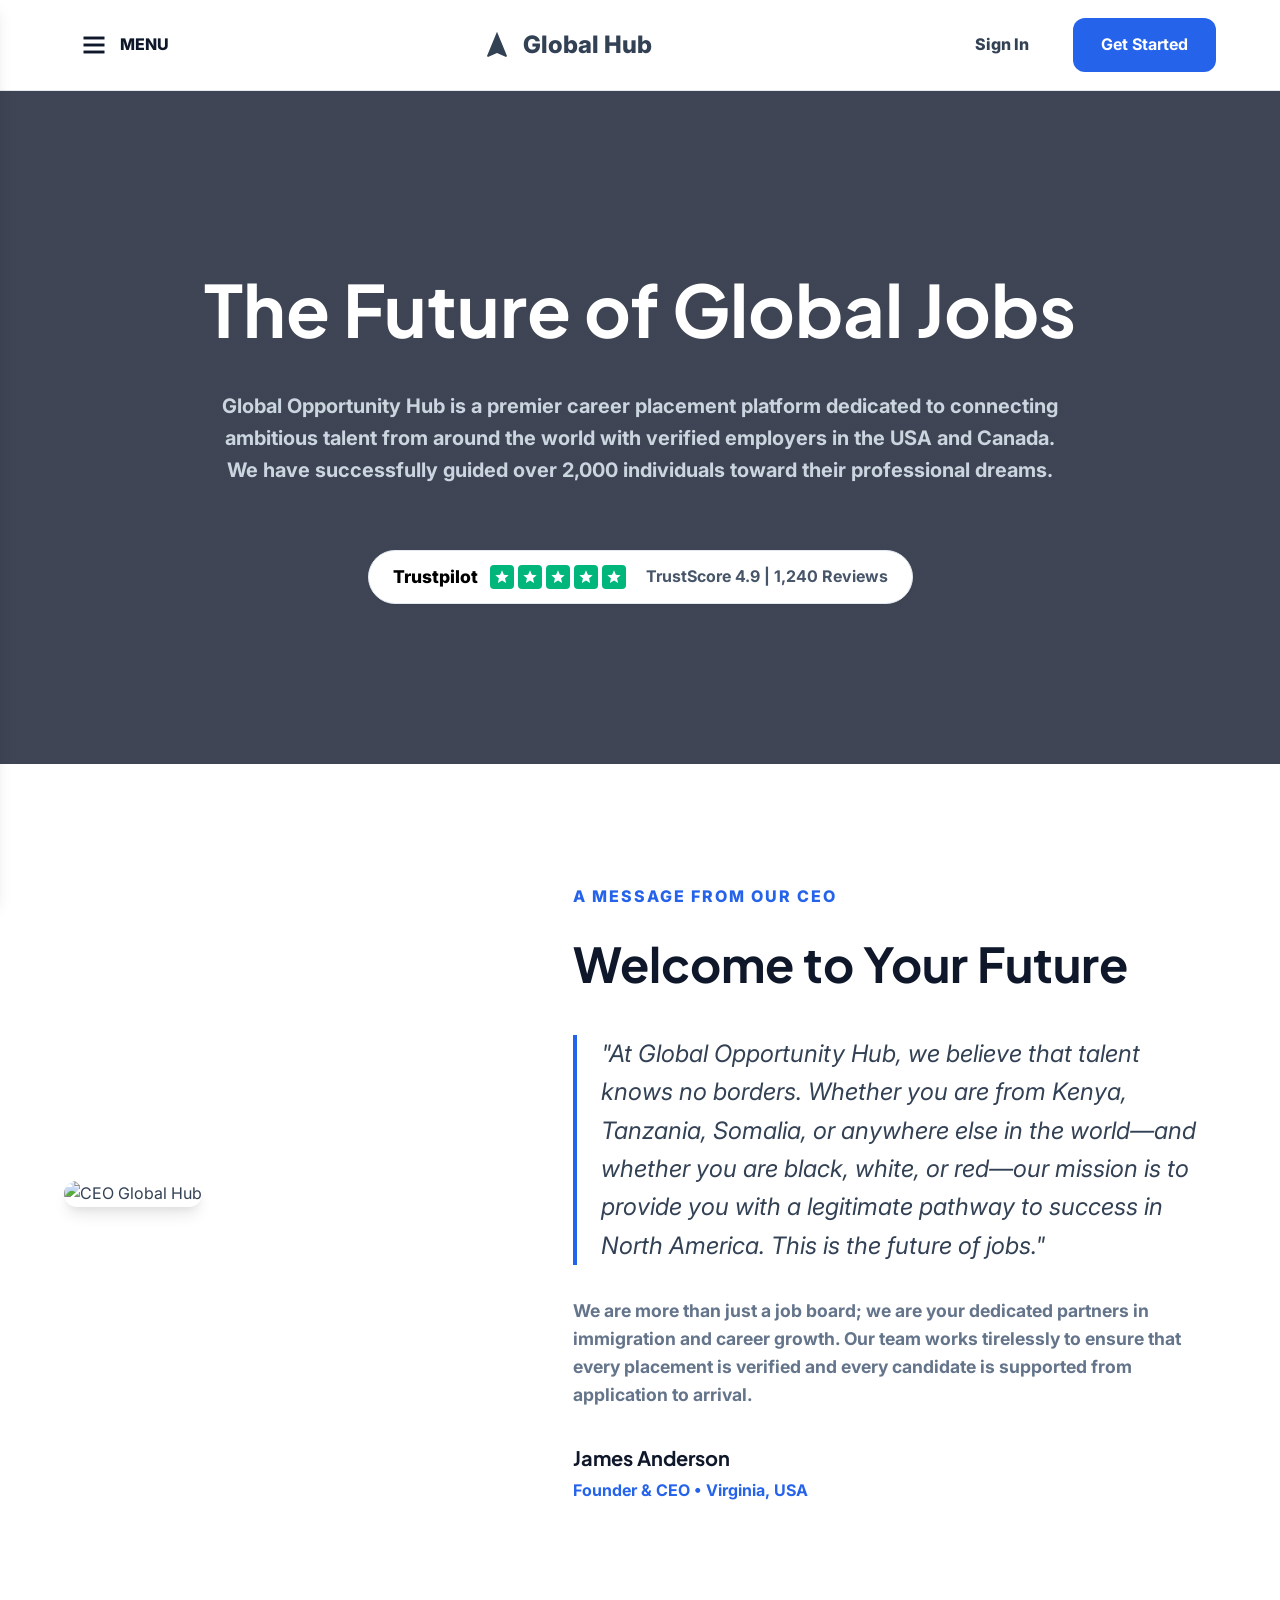
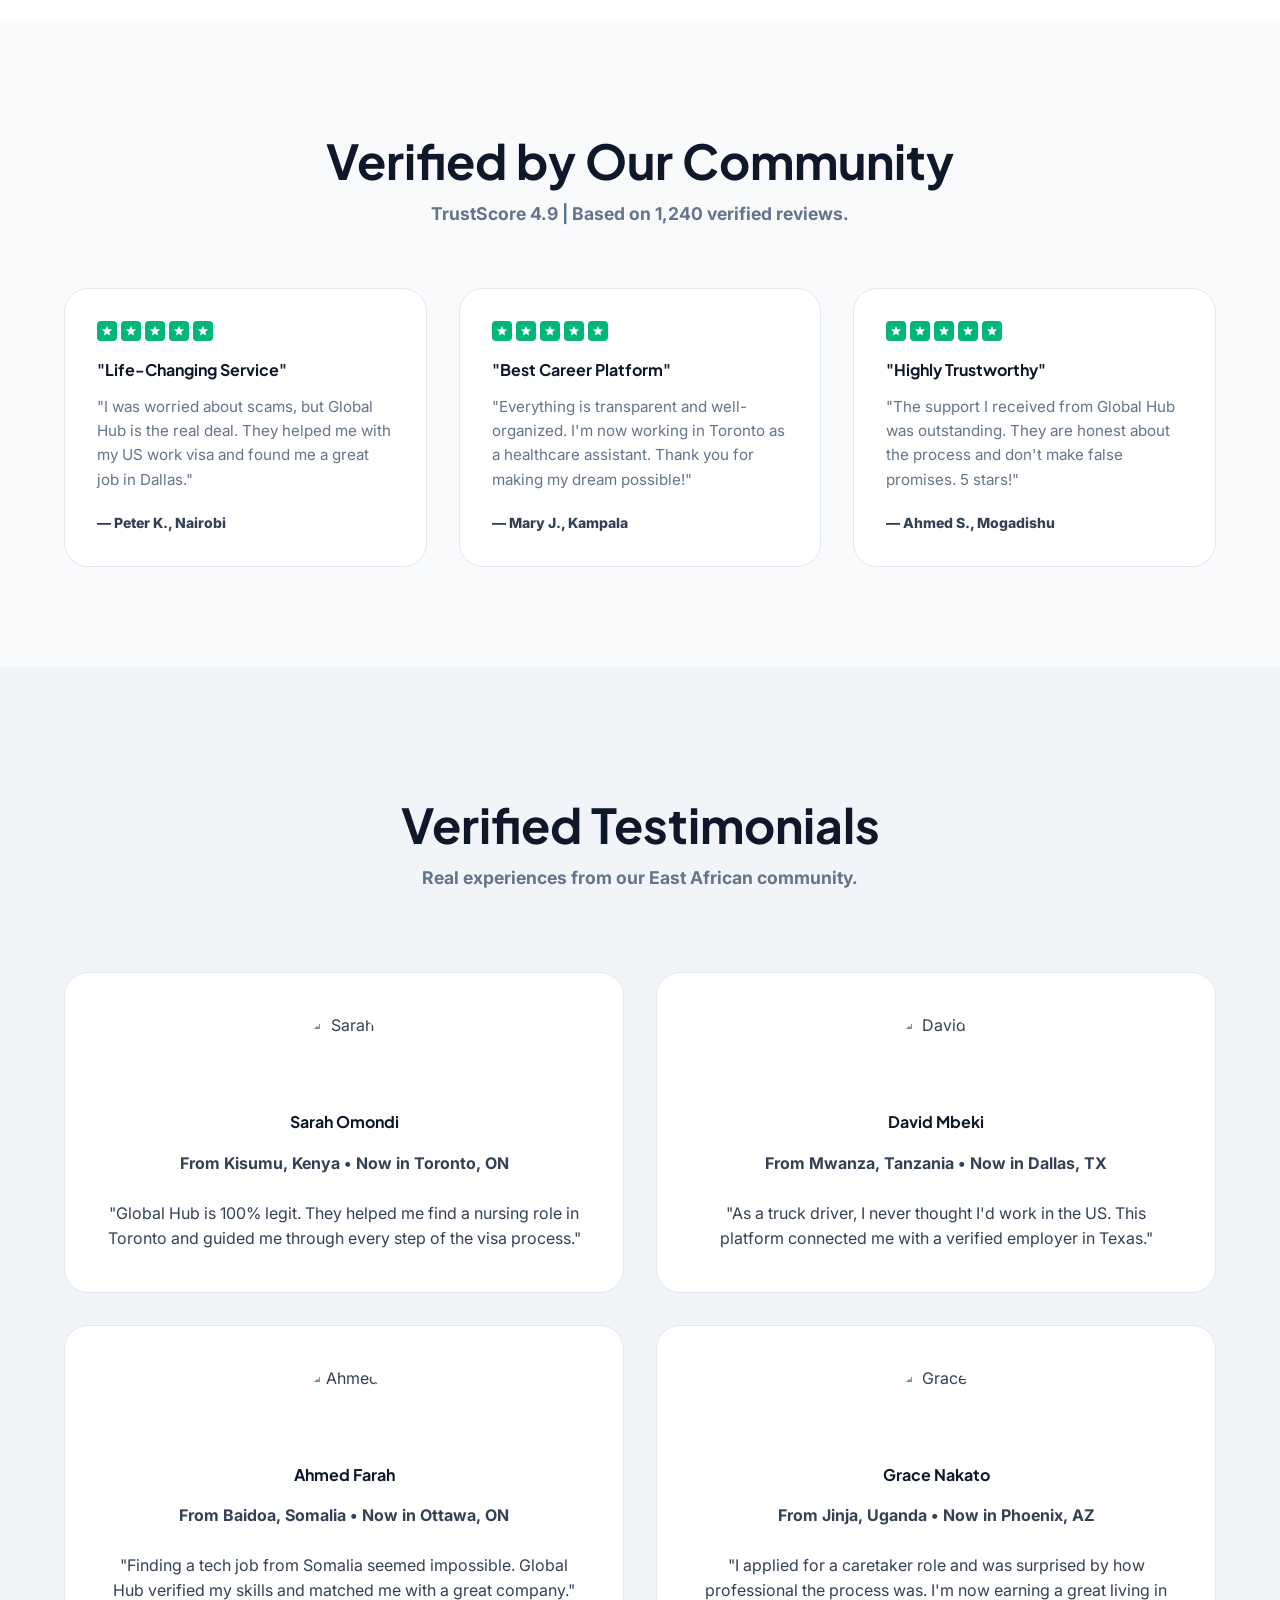
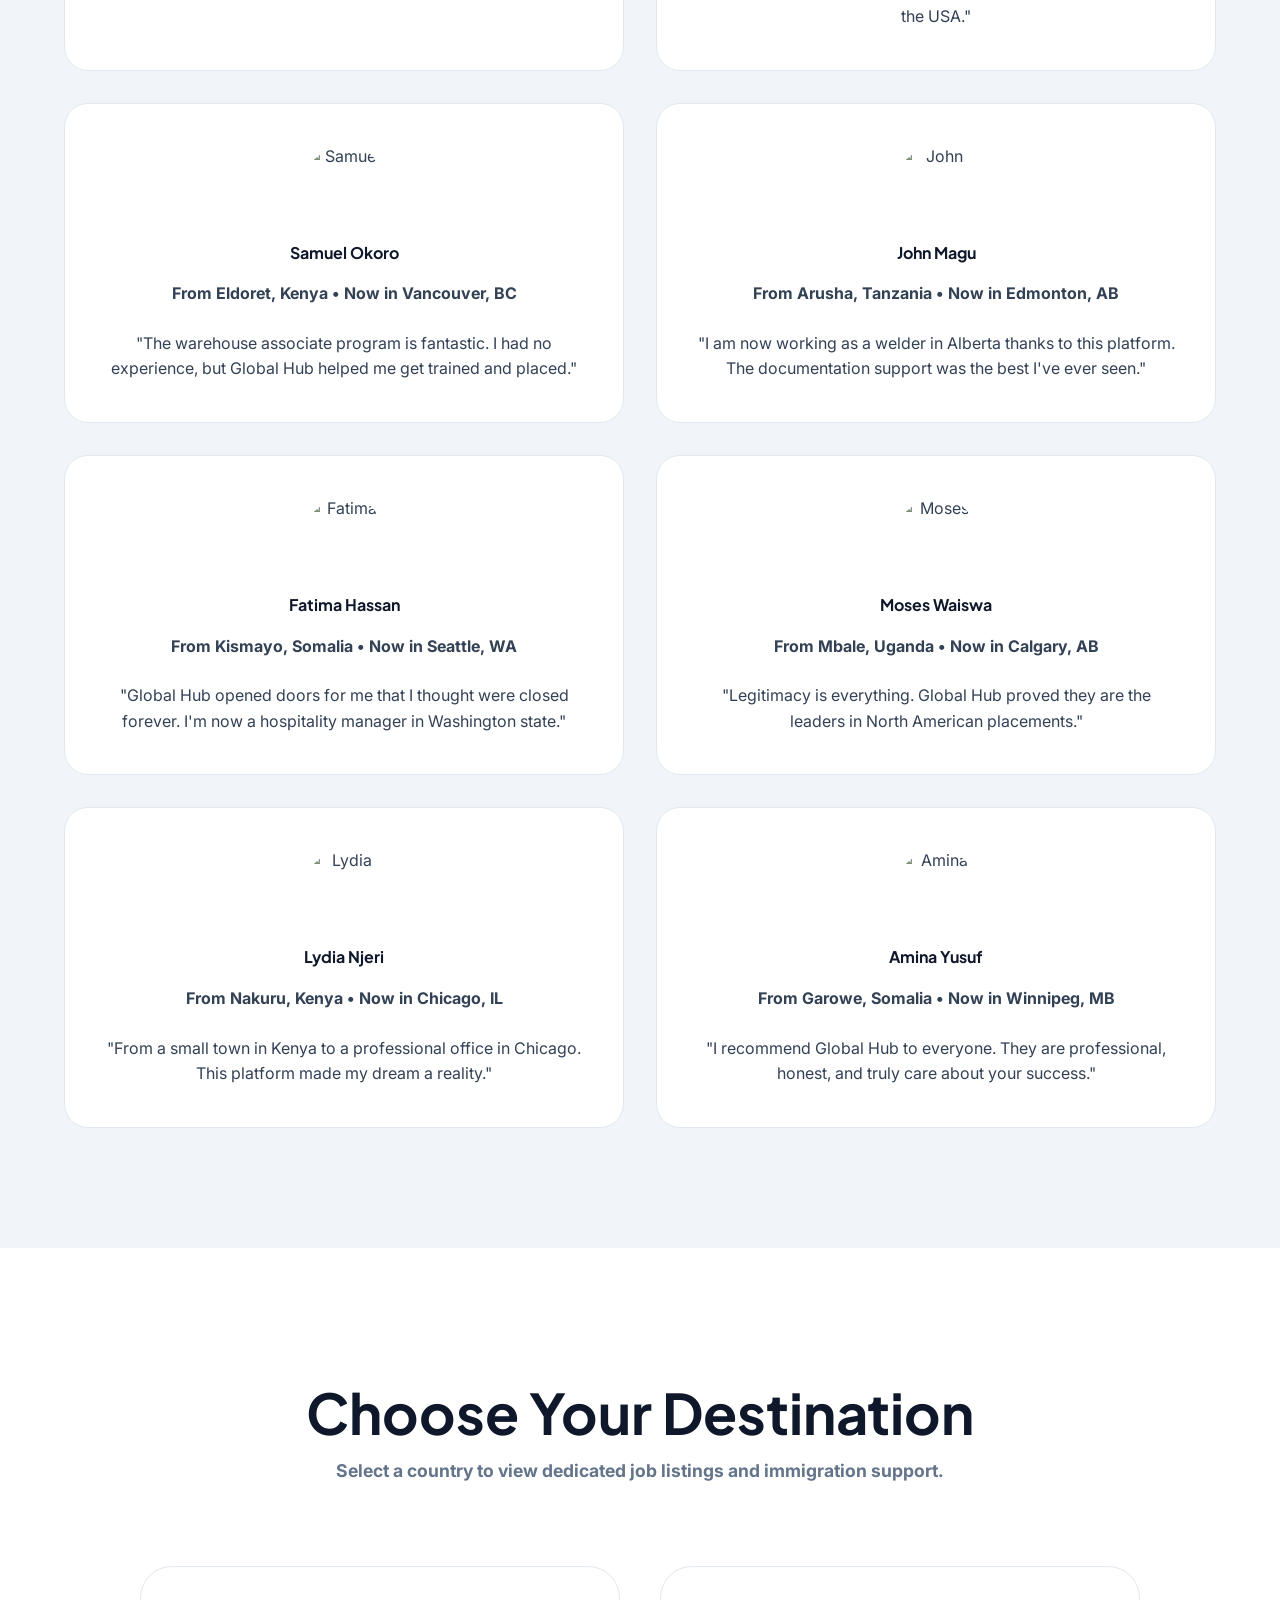
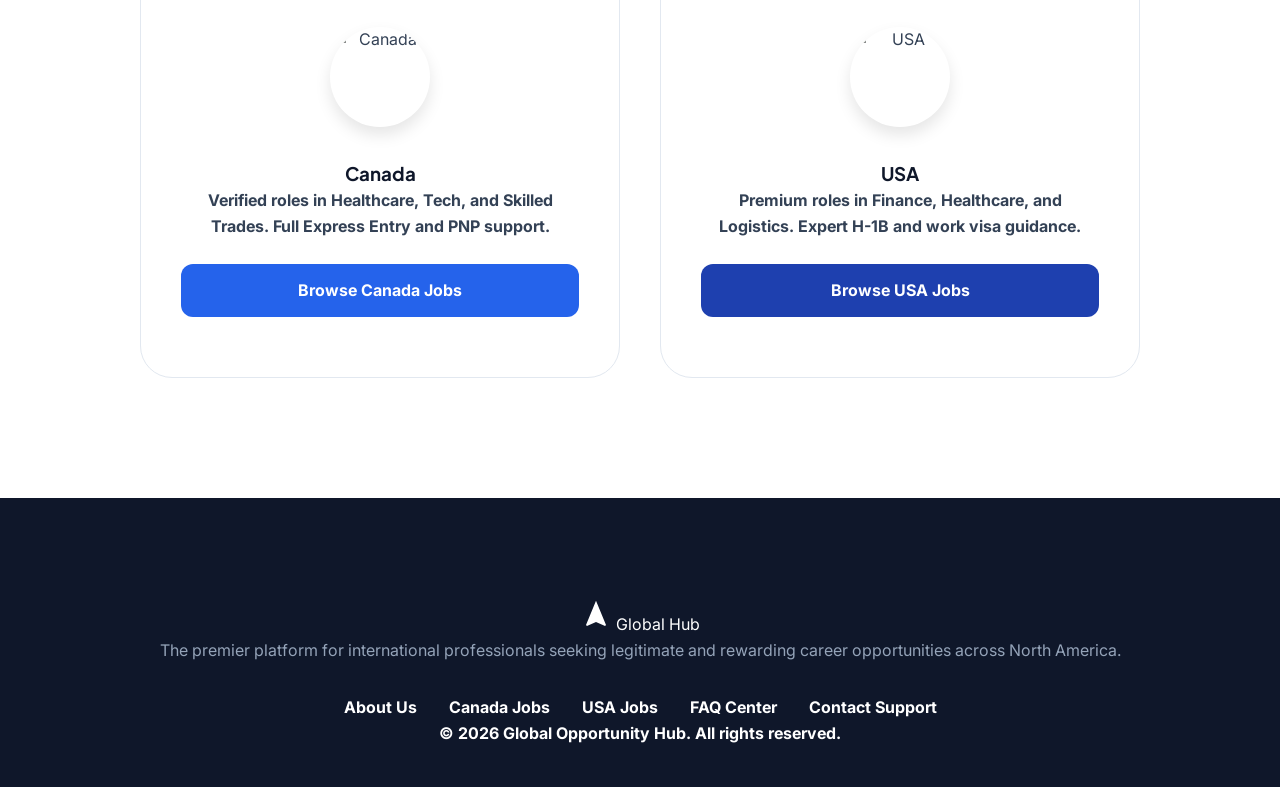
==== index.html @ efd2a197 "UI Refinement: Implemented premium sidebar navigation and clean header across all pages" ====
<!DOCTYPE html>
<html lang="en">
<head>
    <meta charset="UTF-8">
    <meta name="viewport" content="width=device-width, initial-scale=1.0">
    <title>Global Opportunity Hub | The Future of Global Jobs</title>
    <link rel="stylesheet" href="css/style.css">
</head>
<body>

<div class="sidebar-overlay" id="overlay"></div>
<aside class="sidebar" id="sidebar">
    <div class="sidebar-close" id="closeSidebar">
        <svg width="32" height="32" viewBox="0 0 24 24" fill="none" stroke="currentColor" stroke-width="2.5"><line x1="18" y1="6" x2="6" y2="18"/><line x1="6" y1="6" x2="18" y2="18"/></svg>
    </div>
    <ul class="sidebar-menu">
        <li><a href="about.html">About</a></li>
        <li><a href="jobs-ca.html">Canada Jobs</a></li>
        <li><a href="jobs-us.html">US Jobs</a></li>
        <li><a href="faq.html">FAQ</a></li>
        <li><a href="contact.html">Contact</a></li>
    </ul>
    <div style="margin-top: auto; padding-top: 40px;">
        <a href="signup.html" class="btn btn-primary" style="width: 100%;">Get Started</a>
    </div>
</aside>

<header>
    <div class="container">
        <nav>
            <div class="menu-toggle" id="openSidebar">
                <svg width="28" height="28" viewBox="0 0 24 24" fill="none" stroke="currentColor" stroke-width="2.5"><line x1="3" y1="12" x2="21" y2="12"/><line x1="3" y1="6" x2="21" y2="6"/><line x1="3" y1="18" x2="21" y2="18"/></svg>
                <span>MENU</span>
            </div>
            <a href="index.html" class="logo" style="display: flex; align-items: center; gap: 10px; font-size: 1.5rem; font-weight: 800;">
                <svg width="32" height="32" viewBox="0 0 24 24" fill="currentColor"><path d="M12,2L4.5,20.29L5.21,21L12,18L18.79,21L19.5,20.29L12,2Z"/></svg>
                Global Hub
            </a>
            <div style="display: flex; gap: 16px;">
                <a href="signin.html" class="btn btn-outline" style="border: none; font-weight: 800;">Sign In</a>
                <a href="signup.html" class="btn btn-primary">Get Started</a>
            </div>
        </nav>
    </div>
</header>

<main>
    <!-- Hero Section -->
    <section class="hero" style="padding: 160px 0; background: linear-gradient(rgba(15, 23, 42, 0.8), rgba(15, 23, 42, 0.8)), url('https://images.unsplash.com/photo-1522202176988-66273c2fd55f?auto=format&fit=crop&w=1920&q=80'); background-size: cover; text-align: center; color: white;">
        <div class="container">
            <h1 style="font-size: 4.5rem; margin-bottom: 24px; color: white;"><b>The Future of Global Jobs</b></h1>
            <p style="font-size: 1.25rem; max-width: 850px; margin: 0 auto 32px; color: #CBD5E0;"><b>Global Opportunity Hub is a premier career placement platform dedicated to connecting ambitious talent from around the world with verified employers in the USA and Canada. We have successfully guided over 2,000 individuals toward their professional dreams.</b></p>
            
            <div class="trustpilot-widget">
                <span style="font-weight: 800; color: #000; font-size: 1.1rem;">Trustpilot</span>
                <div style="display: flex; gap: 4px;">
                    <div class="tp-star"><svg width="16" height="16" viewBox="0 0 24 24" fill="currentColor"><path d="M12,17.27L18.18,21L16.54,13.97L22,9.24L14.81,8.62L12,2L9.19,8.62L2,9.24L7.45,13.97L5.82,21L12,17.27Z"/></svg></div>
                    <div class="tp-star"><svg width="16" height="16" viewBox="0 0 24 24" fill="currentColor"><path d="M12,17.27L18.18,21L16.54,13.97L22,9.24L14.81,8.62L12,2L9.19,8.62L2,9.24L7.45,13.97L5.82,21L12,17.27Z"/></svg></div>
                    <div class="tp-star"><svg width="16" height="16" viewBox="0 0 24 24" fill="currentColor"><path d="M12,17.27L18.18,21L16.54,13.97L22,9.24L14.81,8.62L12,2L9.19,8.62L2,9.24L7.45,13.97L5.82,21L12,17.27Z"/></svg></div>
                    <div class="tp-star"><svg width="16" height="16" viewBox="0 0 24 24" fill="currentColor"><path d="M12,17.27L18.18,21L16.54,13.97L22,9.24L14.81,8.62L12,2L9.19,8.62L2,9.24L7.45,13.97L5.82,21L12,17.27Z"/></svg></div>
                    <div class="tp-star"><svg width="16" height="16" viewBox="0 0 24 24" fill="currentColor"><path d="M12,17.27L18.18,21L16.54,13.97L22,9.24L14.81,8.62L12,2L9.19,8.62L2,9.24L7.45,13.97L5.82,21L12,17.27Z"/></svg></div>
                </div>
                <span style="font-weight: 700; color: #475569; margin-left: 8px;">TrustScore 4.9 | 1,240 Reviews</span>
            </div>
        </div>
    </section>

    <!-- CEO Message Section -->
    <section class="ceo-section" style="padding: 120px 0; background: var(--white);">
        <div class="container">
            <div class="ceo-grid" style="display: grid; grid-template-columns: 1fr 1.5fr; gap: 80px; align-items: center;">
                <div class="ceo-image-container">
                    <img src="https://images.unsplash.com/photo-1560250097-0b93528c311a?auto=format&fit=crop&w=800&q=80" alt="CEO Global Hub" style="width: 100%; border-radius: 32px; box-shadow: var(--shadow-lg);">
                </div>
                <div class="ceo-content">
                    <span style="color: var(--primary); font-weight: 800; text-transform: uppercase; letter-spacing: 2px;">A Message From Our CEO</span>
                    <h2 style="font-size: 3rem; margin: 16px 0 32px;"><b>Welcome to Your Future</b></h2>
                    <blockquote style="font-size: 1.5rem; font-style: italic; border-left: 4px solid var(--primary); padding-left: 24px; margin-bottom: 32px;">
                        "At Global Opportunity Hub, we believe that talent knows no borders. Whether you are from Kenya, Tanzania, Somalia, or anywhere else in the world—and whether you are black, white, or red—our mission is to provide you with a legitimate pathway to success in North America. This is the future of jobs."
                    </blockquote>
                    <p style="font-size: 1.1rem; color: var(--text-muted); margin-bottom: 32px;"><b>We are more than just a job board; we are your dedicated partners in immigration and career growth. Our team works tirelessly to ensure that every placement is verified and every candidate is supported from application to arrival.</b></p>
                    <div>
                        <h4 style="font-size: 1.25rem; margin-bottom: 4px;"><b>James Anderson</b></h4>
                        <p style="color: var(--primary); font-weight: 700;">Founder & CEO • Virginia, USA</p>
                    </div>
                </div>
            </div>
        </div>
    </section>

    <!-- Trustpilot Reviews -->
    <section class="trust-section" style="padding: 100px 0; background: var(--bg-light);">
        <div class="container">
            <div style="text-align: center; margin-bottom: 60px;">
                <h2 style="font-size: 3rem;"><b>Verified by Our Community</b></h2>
                <p style="color: var(--text-muted); font-size: 1.1rem;"><b>TrustScore 4.9 | Based on 1,240 verified reviews.</b></p>
            </div>
            <div class="tp-grid" style="display: grid; grid-template-columns: repeat(3, 1fr); gap: 32px;">
                <div class="tp-card">
                    <div style="display: flex; gap: 4px; margin-bottom: 16px;">
                        <div class="tp-star"><svg width="12" height="12" viewBox="0 0 24 24" fill="currentColor"><path d="M12,17.27L18.18,21L16.54,13.97L22,9.24L14.81,8.62L12,2L9.19,8.62L2,9.24L7.45,13.97L5.82,21L12,17.27Z"/></svg></div>
                        <div class="tp-star"><svg width="12" height="12" viewBox="0 0 24 24" fill="currentColor"><path d="M12,17.27L18.18,21L16.54,13.97L22,9.24L14.81,8.62L12,2L9.19,8.62L2,9.24L7.45,13.97L5.82,21L12,17.27Z"/></svg></div>
                        <div class="tp-star"><svg width="12" height="12" viewBox="0 0 24 24" fill="currentColor"><path d="M12,17.27L18.18,21L16.54,13.97L22,9.24L14.81,8.62L12,2L9.19,8.62L2,9.24L7.45,13.97L5.82,21L12,17.27Z"/></svg></div>
                        <div class="tp-star"><svg width="12" height="12" viewBox="0 0 24 24" fill="currentColor"><path d="M12,17.27L18.18,21L16.54,13.97L22,9.24L14.81,8.62L12,2L9.19,8.62L2,9.24L7.45,13.97L5.82,21L12,17.27Z"/></svg></div>
                        <div class="tp-star"><svg width="12" height="12" viewBox="0 0 24 24" fill="currentColor"><path d="M12,17.27L18.18,21L16.54,13.97L22,9.24L14.81,8.62L12,2L9.19,8.62L2,9.24L7.45,13.97L5.82,21L12,17.27Z"/></svg></div>
                    </div>
                    <h4 style="margin-bottom: 12px;"><b>"Life-Changing Service"</b></h4>
                    <p style="color: var(--text-muted); font-size: 0.95rem;">"I was worried about scams, but Global Hub is the real deal. They helped me with my US work visa and found me a great job in Dallas."</p>
                    <p style="margin-top: 20px; font-weight: 800; font-size: 0.875rem;">— Peter K., Nairobi</p>
                </div>
                <div class="tp-card">
                    <div style="display: flex; gap: 4px; margin-bottom: 16px;">
                        <div class="tp-star"><svg width="12" height="12" viewBox="0 0 24 24" fill="currentColor"><path d="M12,17.27L18.18,21L16.54,13.97L22,9.24L14.81,8.62L12,2L9.19,8.62L2,9.24L7.45,13.97L5.82,21L12,17.27Z"/></svg></div>
                        <div class="tp-star"><svg width="12" height="12" viewBox="0 0 24 24" fill="currentColor"><path d="M12,17.27L18.18,21L16.54,13.97L22,9.24L14.81,8.62L12,2L9.19,8.62L2,9.24L7.45,13.97L5.82,21L12,17.27Z"/></svg></div>
                        <div class="tp-star"><svg width="12" height="12" viewBox="0 0 24 24" fill="currentColor"><path d="M12,17.27L18.18,21L16.54,13.97L22,9.24L14.81,8.62L12,2L9.19,8.62L2,9.24L7.45,13.97L5.82,21L12,17.27Z"/></svg></div>
                        <div class="tp-star"><svg width="12" height="12" viewBox="0 0 24 24" fill="currentColor"><path d="M12,17.27L18.18,21L16.54,13.97L22,9.24L14.81,8.62L12,2L9.19,8.62L2,9.24L7.45,13.97L5.82,21L12,17.27Z"/></svg></div>
                        <div class="tp-star"><svg width="12" height="12" viewBox="0 0 24 24" fill="currentColor"><path d="M12,17.27L18.18,21L16.54,13.97L22,9.24L14.81,8.62L12,2L9.19,8.62L2,9.24L7.45,13.97L5.82,21L12,17.27Z"/></svg></div>
                    </div>
                    <h4 style="margin-bottom: 12px;"><b>"Best Career Platform"</b></h4>
                    <p style="color: var(--text-muted); font-size: 0.95rem;">"Everything is transparent and well-organized. I'm now working in Toronto as a healthcare assistant. Thank you for making my dream possible!"</p>
                    <p style="margin-top: 20px; font-weight: 800; font-size: 0.875rem;">— Mary J., Kampala</p>
                </div>
                <div class="tp-card">
                    <div style="display: flex; gap: 4px; margin-bottom: 16px;">
                        <div class="tp-star"><svg width="12" height="12" viewBox="0 0 24 24" fill="currentColor"><path d="M12,17.27L18.18,21L16.54,13.97L22,9.24L14.81,8.62L12,2L9.19,8.62L2,9.24L7.45,13.97L5.82,21L12,17.27Z"/></svg></div>
                        <div class="tp-star"><svg width="12" height="12" viewBox="0 0 24 24" fill="currentColor"><path d="M12,17.27L18.18,21L16.54,13.97L22,9.24L14.81,8.62L12,2L9.19,8.62L2,9.24L7.45,13.97L5.82,21L12,17.27Z"/></svg></div>
                        <div class="tp-star"><svg width="12" height="12" viewBox="0 0 24 24" fill="currentColor"><path d="M12,17.27L18.18,21L16.54,13.97L22,9.24L14.81,8.62L12,2L9.19,8.62L2,9.24L7.45,13.97L5.82,21L12,17.27Z"/></svg></div>
                        <div class="tp-star"><svg width="12" height="12" viewBox="0 0 24 24" fill="currentColor"><path d="M12,17.27L18.18,21L16.54,13.97L22,9.24L14.81,8.62L12,2L9.19,8.62L2,9.24L7.45,13.97L5.82,21L12,17.27Z"/></svg></div>
                        <div class="tp-star"><svg width="12" height="12" viewBox="0 0 24 24" fill="currentColor"><path d="M12,17.27L18.18,21L16.54,13.97L22,9.24L14.81,8.62L12,2L9.19,8.62L2,9.24L7.45,13.97L5.82,21L12,17.27Z"/></svg></div>
                    </div>
                    <h4 style="margin-bottom: 12px;"><b>"Highly Trustworthy"</b></h4>
                    <p style="color: var(--text-muted); font-size: 0.95rem;">"The support I received from Global Hub was outstanding. They are honest about the process and don't make false promises. 5 stars!"</p>
                    <p style="margin-top: 20px; font-weight: 800; font-size: 0.875rem;">— Ahmed S., Mogadishu</p>
                </div>
            </div>
        </div>
    </section>

    <!-- 10 East African Testimonials -->
    <section class="testimonials-section" style="padding: 120px 0; background: #F1F5F9;">
        <div class="container">
            <div style="text-align: center; margin-bottom: 80px;">
                <h2 style="font-size: 3rem;"><b>Verified Testimonials</b></h2>
                <p style="color: var(--text-muted); font-size: 1.1rem;"><b>Real experiences from our East African community.</b></p>
            </div>
            <div class="testimonial-grid" style="display: grid; grid-template-columns: repeat(2, 1fr); gap: 32px;">
                <div class="testimonial-card">
                    <div class="testimonial-user" style="display: flex; flex-direction: column; align-items: center; gap: 16px; margin-bottom: 24px;">
                        <img src="https://images.unsplash.com/photo-1531123897727-8f129e16fd3c?auto=format&fit=crop&w=150&q=80" alt="Sarah" style="width: 80px; height: 80px; border-radius: 50%; object-fit: cover;">
                        <h4><b>Sarah Omondi</b></h4>
                        <p><b>From Kisumu, Kenya • Now in Toronto, ON</b></p>
                    </div>
                    <p class="testimonial-text">"Global Hub is 100% legit. They helped me find a nursing role in Toronto and guided me through every step of the visa process."</p>
                </div>
                <div class="testimonial-card">
                    <div class="testimonial-user" style="display: flex; flex-direction: column; align-items: center; gap: 16px; margin-bottom: 24px;">
                        <img src="https://images.unsplash.com/photo-1507152832244-10d45c7eda57?auto=format&fit=crop&w=150&q=80" alt="David" style="width: 80px; height: 80px; border-radius: 50%; object-fit: cover;">
                        <h4><b>David Mbeki</b></h4>
                        <p><b>From Mwanza, Tanzania • Now in Dallas, TX</b></p>
                    </div>
                    <p class="testimonial-text">"As a truck driver, I never thought I'd work in the US. This platform connected me with a verified employer in Texas."</p>
                </div>
                <div class="testimonial-card">
                    <div class="testimonial-user" style="display: flex; flex-direction: column; align-items: center; gap: 16px; margin-bottom: 24px;">
                        <img src="https://images.unsplash.com/photo-1523419409543-a5e549c1fab8?auto=format&fit=crop&w=150&q=80" alt="Ahmed" style="width: 80px; height: 80px; border-radius: 50%; object-fit: cover;">
                        <h4><b>Ahmed Farah</b></h4>
                        <p><b>From Baidoa, Somalia • Now in Ottawa, ON</b></p>
                    </div>
                    <p class="testimonial-text">"Finding a tech job from Somalia seemed impossible. Global Hub verified my skills and matched me with a great company."</p>
                </div>
                <div class="testimonial-card">
                    <div class="testimonial-user" style="display: flex; flex-direction: column; align-items: center; gap: 16px; margin-bottom: 24px;">
                        <img src="https://images.unsplash.com/photo-1506277886164-e25aa3f4ef7f?auto=format&fit=crop&w=150&q=80" alt="Grace" style="width: 80px; height: 80px; border-radius: 50%; object-fit: cover;">
                        <h4><b>Grace Nakato</b></h4>
                        <p><b>From Jinja, Uganda • Now in Phoenix, AZ</b></p>
                    </div>
                    <p class="testimonial-text">"I applied for a caretaker role and was surprised by how professional the process was. I'm now earning a great living in the USA."</p>
                </div>
                <div class="testimonial-card">
                    <div class="testimonial-user" style="display: flex; flex-direction: column; align-items: center; gap: 16px; margin-bottom: 24px;">
                        <img src="https://images.unsplash.com/photo-1519085360753-af0119f7cbe7?auto=format&fit=crop&w=150&q=80" alt="Samuel" style="width: 80px; height: 80px; border-radius: 50%; object-fit: cover;">
                        <h4><b>Samuel Okoro</b></h4>
                        <p><b>From Eldoret, Kenya • Now in Vancouver, BC</b></p>
                    </div>
                    <p class="testimonial-text">"The warehouse associate program is fantastic. I had no experience, but Global Hub helped me get trained and placed."</p>
                </div>
                <div class="testimonial-card">
                    <div class="testimonial-user" style="display: flex; flex-direction: column; align-items: center; gap: 16px; margin-bottom: 24px;">
                        <img src="https://images.unsplash.com/photo-1500648767791-00dcc994a43e?auto=format&fit=crop&w=150&q=80" alt="John" style="width: 80px; height: 80px; border-radius: 50%; object-fit: cover;">
                        <h4><b>John Magu</b></h4>
                        <p><b>From Arusha, Tanzania • Now in Edmonton, AB</b></p>
                    </div>
                    <p class="testimonial-text">"I am now working as a welder in Alberta thanks to this platform. The documentation support was the best I've ever seen."</p>
                </div>
                <div class="testimonial-card">
                    <div class="testimonial-user" style="display: flex; flex-direction: column; align-items: center; gap: 16px; margin-bottom: 24px;">
                        <img src="https://images.unsplash.com/photo-1540569014015-19a7be504e3a?auto=format&fit=crop&w=150&q=80" alt="Fatima" style="width: 80px; height: 80px; border-radius: 50%; object-fit: cover;">
                        <h4><b>Fatima Hassan</b></h4>
                        <p><b>From Kismayo, Somalia • Now in Seattle, WA</b></p>
                    </div>
                    <p class="testimonial-text">"Global Hub opened doors for me that I thought were closed forever. I'm now a hospitality manager in Washington state."</p>
                </div>
                <div class="testimonial-card">
                    <div class="testimonial-user" style="display: flex; flex-direction: column; align-items: center; gap: 16px; margin-bottom: 24px;">
                        <img src="https://images.unsplash.com/photo-1531384441138-2736e62e0919?auto=format&fit=crop&w=150&q=80" alt="Moses" style="width: 80px; height: 80px; border-radius: 50%; object-fit: cover;">
                        <h4><b>Moses Waiswa</b></h4>
                        <p><b>From Mbale, Uganda • Now in Calgary, AB</b></p>
                    </div>
                    <p class="testimonial-text">"Legitimacy is everything. Global Hub proved they are the leaders in North American placements."</p>
                </div>
                <div class="testimonial-card">
                    <div class="testimonial-user" style="display: flex; flex-direction: column; align-items: center; gap: 16px; margin-bottom: 24px;">
                        <img src="https://images.unsplash.com/photo-1504199367641-aba8151af406?auto=format&fit=crop&w=150&q=80" alt="Lydia" style="width: 80px; height: 80px; border-radius: 50%; object-fit: cover;">
                        <h4><b>Lydia Njeri</b></h4>
                        <p><b>From Nakuru, Kenya • Now in Chicago, IL</b></p>
                    </div>
                    <p class="testimonial-text">"From a small town in Kenya to a professional office in Chicago. This platform made my dream a reality."</p>
                </div>
                <div class="testimonial-card">
                    <div class="testimonial-user" style="display: flex; flex-direction: column; align-items: center; gap: 16px; margin-bottom: 24px;">
                        <img src="https://images.unsplash.com/photo-1488426862026-3ee34a7d66df?auto=format&fit=crop&w=150&q=80" alt="Amina" style="width: 80px; height: 80px; border-radius: 50%; object-fit: cover;">
                        <h4><b>Amina Yusuf</b></h4>
                        <p><b>From Garowe, Somalia • Now in Winnipeg, MB</b></p>
                    </div>
                    <p class="testimonial-text">"I recommend Global Hub to everyone. They are professional, honest, and truly care about your success."</p>
                </div>
            </div>
        </div>
    </section>

    <!-- Destination Section -->
    <section id="explore" style="padding: 120px 0; background: var(--white);">
        <div class="container">
            <div style="text-align: center; margin-bottom: 80px;">
                <h2 style="font-size: 3.5rem;"><b>Choose Your Destination</b></h2>
                <p style="color: var(--text-muted); font-size: 1.1rem;"><b>Select a country to view dedicated job listings and immigration support.</b></p>
            </div>
            <div class="country-selection">
                <a href="jobs-ca.html" class="country-card">
                    <img src="https://flagcdn.com/w160/ca.png" alt="Canada" class="flag-large">
                    <h3><b>Canada</b></h3>
                    <p style="margin-bottom: 24px;"><b>Verified roles in Healthcare, Tech, and Skilled Trades. Full Express Entry and PNP support.</b></p>
                    <span class="btn btn-primary" style="width: 100%;">Browse Canada Jobs</span>
                </a>
                <a href="jobs-us.html" class="country-card">
                    <img src="https://flagcdn.com/w160/us.png" alt="USA" class="flag-large">
                    <h3><b>USA</b></h3>
                    <p style="margin-bottom: 24px;"><b>Premium roles in Finance, Healthcare, and Logistics. Expert H-1B and work visa guidance.</b></p>
                    <span class="btn btn-primary" style="width: 100%; background: #1E40AF;">Browse USA Jobs</span>
                </a>
            </div>
        </div>
    </section>
</main>

<footer>
    <div class="container">
        <div class="footer-brand">
            <a href="index.html" class="logo" style="color: white; margin-bottom: 24px; justify-content: center;">
                <svg width="32" height="32" viewBox="0 0 24 24" fill="currentColor"><path d="M12,2L4.5,20.29L5.21,21L12,18L18.79,21L19.5,20.29L12,2Z"/></svg>
                Global Hub
            </a>
            <p style="color: #94A3B8; margin-bottom: 32px;">The premier platform for international professionals seeking legitimate and rewarding career opportunities across North America.</p>
            <ul class="footer-links">
                <li><a href="about.html"><b>About Us</b></a></li>
                <li><a href="jobs-ca.html"><b>Canada Jobs</b></a></li>
                <li><a href="jobs-us.html"><b>USA Jobs</b></a></li>
                <li><a href="faq.html"><b>FAQ Center</b></a></li>
                <li><a href="contact.html"><b>Contact Support</b></a></li>
            </ul>
        </div>
        <div class="footer-bottom">
            <p><b>&copy; 2026 Global Opportunity Hub. All rights reserved.</b></p>
        </div>
    </div>
</footer>

<script>
    const openBtn = document.getElementById('openSidebar');
    const closeBtn = document.getElementById('closeSidebar');
    const sidebar = document.getElementById('sidebar');
    const overlay = document.getElementById('overlay');

    openBtn.addEventListener('click', () => {
        sidebar.classList.add('active');
        overlay.classList.add('active');
    });

    closeBtn.addEventListener('click', () => {
        sidebar.classList.remove('active');
        overlay.classList.remove('active');
    });

    overlay.addEventListener('click', () => {
        sidebar.classList.remove('active');
        overlay.classList.remove('active');
    });
</script>

</body>
</html>
---- css/style.css ----
@import url('https://fonts.googleapis.com/css2?family=Inter:wght@300;400;500;600;700;800&family=Plus+Jakarta+Sans:wght@300;400;500;600;700;800&display=swap');

:root {
    --primary: #2563EB;
    --primary-dark: #1E40AF;
    --secondary: #0F172A;
    --secondary-light: #1E293B;
    --accent: #3B82F6;
    --bg-light: #F8FAFC;
    --white: #FFFFFF;
    --text-main: #334155;
    --text-muted: #64748B;
    --border: #E2E8F0;
    --shadow-sm: 0 1px 2px 0 rgba(0, 0, 0, 0.05);
    --shadow-md: 0 4px 6px -1px rgba(0, 0, 0, 0.1), 0 2px 4px -1px rgba(0, 0, 0, 0.06);
    --shadow-lg: 0 10px 15px -3px rgba(0, 0, 0, 0.1), 0 4px 6px -2px rgba(0, 0, 0, 0.05);
    --radius: 16px;
    --max-width: 1200px;
    --transition: all 0.3s cubic-bezier(0.4, 0, 0.2, 1);
    --trustpilot-green: #00b67a;
}

* {
    margin: 0;
    padding: 0;
    box-sizing: border-box;
}

html {
    scroll-behavior: smooth;
}

body {
    font-family: 'Inter', sans-serif;
    line-height: 1.6;
    color: var(--text-main);
    background-color: var(--bg-light);
    -webkit-font-smoothing: antialiased;
}

h1, h2, h3, h4, h5, h6 {
    font-family: 'Plus Jakarta Sans', sans-serif;
    color: var(--secondary);
    font-weight: 700;
}

.container {
    max-width: var(--max-width);
    margin: 0 auto;
    padding: 0 24px;
}

a {
    text-decoration: none !important;
    color: inherit;
    transition: var(--transition);
}

b, strong {
    font-weight: 700;
}

/* Header & Sidebar Navigation */
header {
    background: rgba(255, 255, 255, 0.9);
    backdrop-filter: blur(12px);
    position: sticky;
    top: 0;
    z-index: 1000;
    border-bottom: 1px solid var(--border);
}

nav {
    display: flex;
    justify-content: space-between;
    align-items: center;
    height: 90px;
}

.menu-toggle {
    display: flex;
    align-items: center;
    gap: 12px;
    cursor: pointer;
    font-weight: 800;
    color: var(--secondary);
    font-size: 1rem;
    padding: 10px 16px;
    border-radius: 12px;
    transition: var(--transition);
}

.menu-toggle:hover {
    background: var(--bg-light);
}

.sidebar {
    position: fixed;
    top: 0;
    left: -320px;
    width: 320px;
    height: 100%;
    background: var(--white);
    z-index: 2000;
    box-shadow: var(--shadow-lg);
    transition: var(--transition);
    padding: 40px;
    display: flex;
    flex-direction: column;
}

.sidebar.active {
    left: 0;
}

.sidebar-overlay {
    position: fixed;
    top: 0;
    left: 0;
    width: 100%;
    height: 100%;
    background: rgba(15, 23, 42, 0.4);
    backdrop-filter: blur(4px);
    z-index: 1999;
    display: none;
}

.sidebar-overlay.active {
    display: block;
}

.sidebar-close {
    align-self: flex-end;
    cursor: pointer;
    color: var(--text-muted);
    margin-bottom: 40px;
}

.sidebar-menu {
    list-style: none;
    display: flex;
    flex-direction: column;
    gap: 24px;
}

.sidebar-menu a {
    font-size: 1.25rem;
    font-weight: 800;
    color: var(--secondary);
    display: block;
    padding: 12px 0;
    border-bottom: 1px solid var(--border);
}

.sidebar-menu a:hover {
    color: var(--primary);
    padding-left: 10px;
}

/* Trustpilot Widget */
.trustpilot-widget {
    display: inline-flex;
    align-items: center;
    gap: 12px;
    background: var(--white);
    padding: 12px 24px;
    border-radius: 50px;
    box-shadow: var(--shadow-sm);
    border: 1px solid var(--border);
    margin-top: 32px;
}

.tp-star {
    background: var(--trustpilot-green);
    color: white;
    padding: 4px;
    border-radius: 4px;
    display: flex;
    align-items: center;
    justify-content: center;
}

.tp-card {
    background: var(--white);
    padding: 32px;
    border-radius: 24px;
    text-align: left;
    border: 1px solid var(--border);
    transition: var(--transition);
}

.tp-card:hover {
    transform: translateY(-8px);
    box-shadow: var(--shadow-md);
}

/* Centered Country Cards */
.country-selection {
    display: grid;
    grid-template-columns: 1fr 1fr;
    gap: 40px;
    max-width: 1000px;
    margin: 0 auto;
}

.country-card {
    background: var(--white);
    padding: 60px 40px;
    border-radius: 32px;
    border: 1px solid var(--border);
    text-align: center;
    transition: var(--transition);
    display: flex;
    flex-direction: column;
    align-items: center;
}

.country-card:hover {
    transform: translateY(-12px);
    box-shadow: var(--shadow-lg);
    border-color: var(--primary);
}

.flag-large {
    width: 100px;
    height: 100px;
    margin-bottom: 32px;
    border-radius: 50%;
    object-fit: cover;
    box-shadow: 0 8px 16px rgba(0,0,0,0.1);
}

/* Job Cards & Sections */
.job-card {
    background: var(--white);
    padding: 40px;
    border-radius: 24px;
    border: 1px solid var(--border);
    text-align: center;
    transition: var(--transition);
    margin-bottom: 32px;
    max-width: 800px;
    margin-left: auto;
    margin-right: auto;
}

.job-badge {
    display: inline-flex;
    align-items: center;
    gap: 8px;
    padding: 8px 16px;
    border-radius: 50px;
    background: #EFF6FF;
    color: var(--primary);
    font-weight: 800;
    font-size: 0.85rem;
    margin-bottom: 24px;
}

/* Testimonials */
.testimonial-card {
    background: var(--white);
    padding: 40px;
    border-radius: 24px;
    text-align: center;
    border: 1px solid var(--border);
}

/* Footer */
footer {
    background: var(--secondary);
    color: var(--white);
    padding: 100px 0 40px;
    text-align: center;
}

.footer-links {
    list-style: none;
    display: flex;
    justify-content: center;
    gap: 32px;
    flex-wrap: wrap;
    margin-top: 32px;
}

/* Buttons */
.btn {
    padding: 14px 28px;
    border-radius: 12px;
    font-weight: 700;
    display: inline-flex;
    align-items: center;
    justify-content: center;
    transition: var(--transition);
}

.btn-primary {
    background: var(--primary);
    color: var(--white);
}

.btn-primary:hover {
    background: var(--primary-dark);
    transform: translateY(-2px);
}

@media (max-width: 768px) {
    .country-selection { grid-template-columns: 1fr; }
    .ceo-grid { grid-template-columns: 1fr !important; }
    .tp-grid { grid-template-columns: 1fr !important; }
    .testimonial-grid { grid-template-columns: 1fr !important; }
}
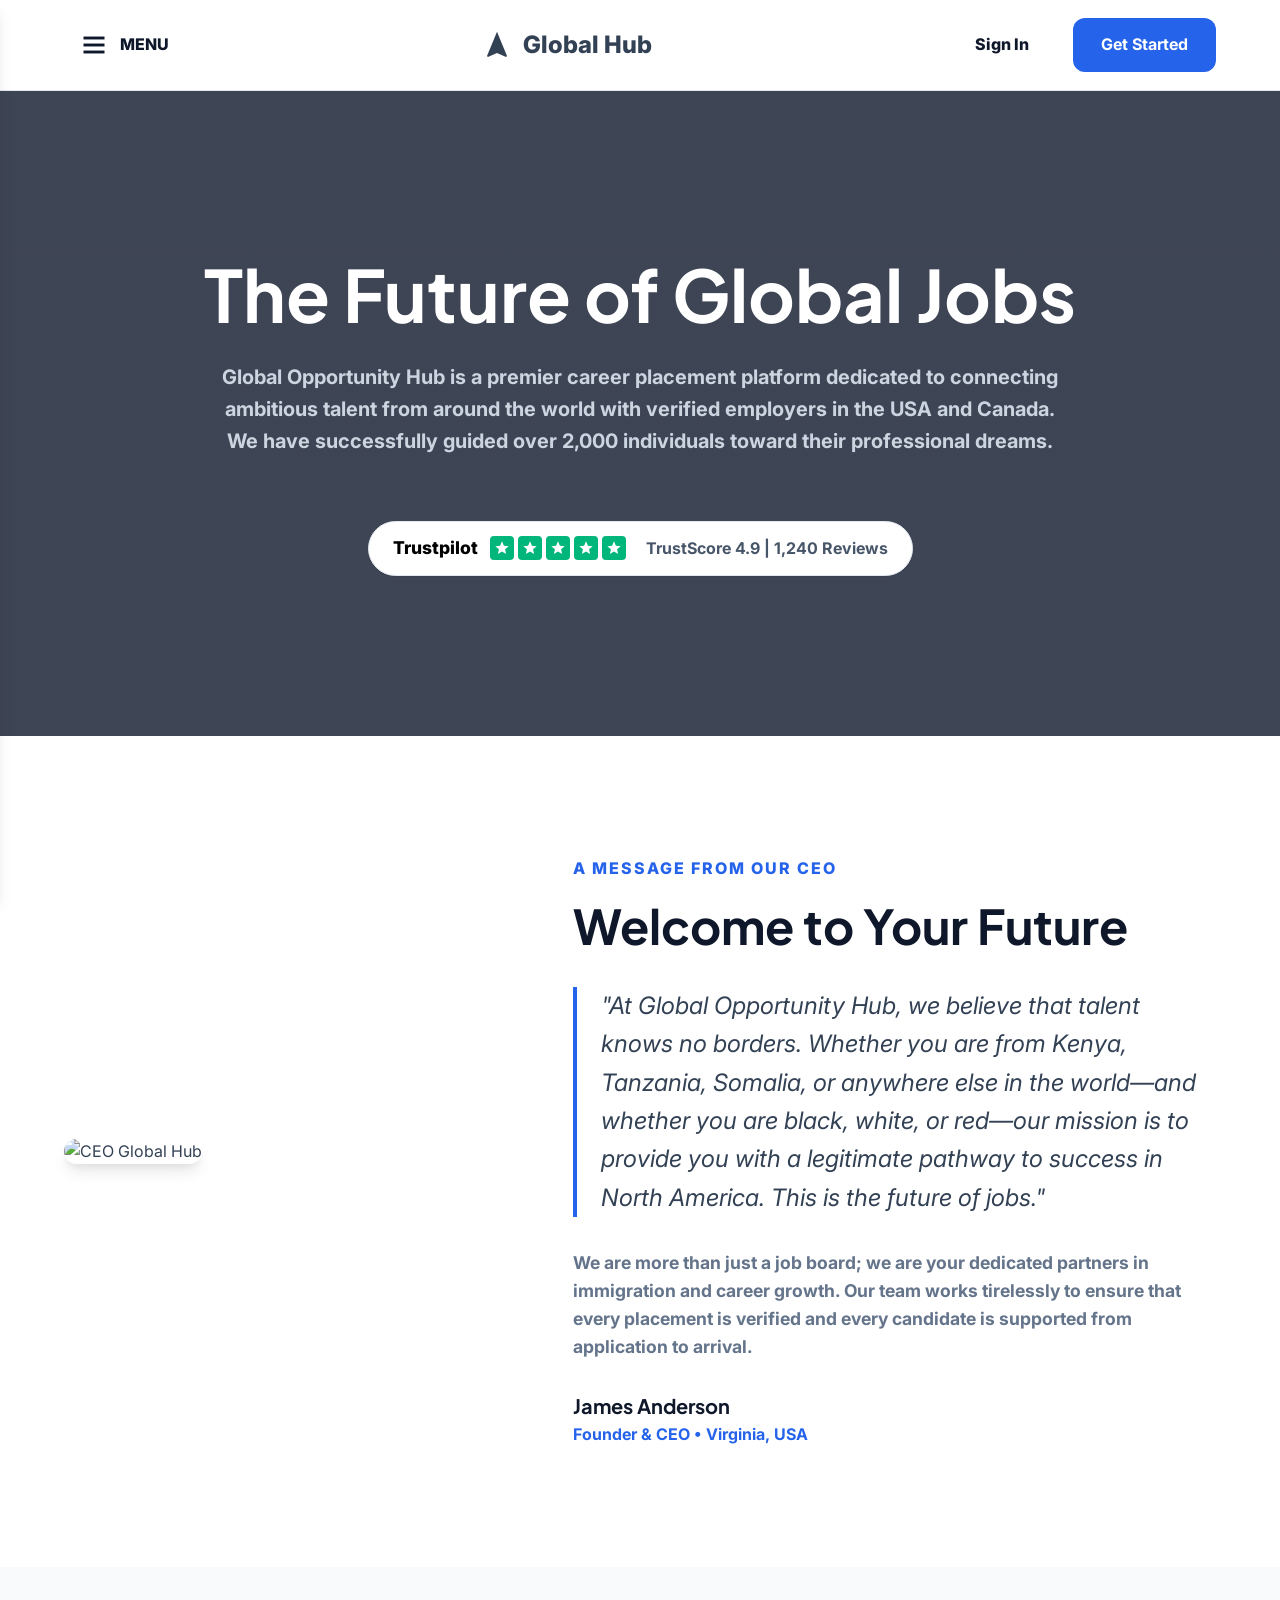
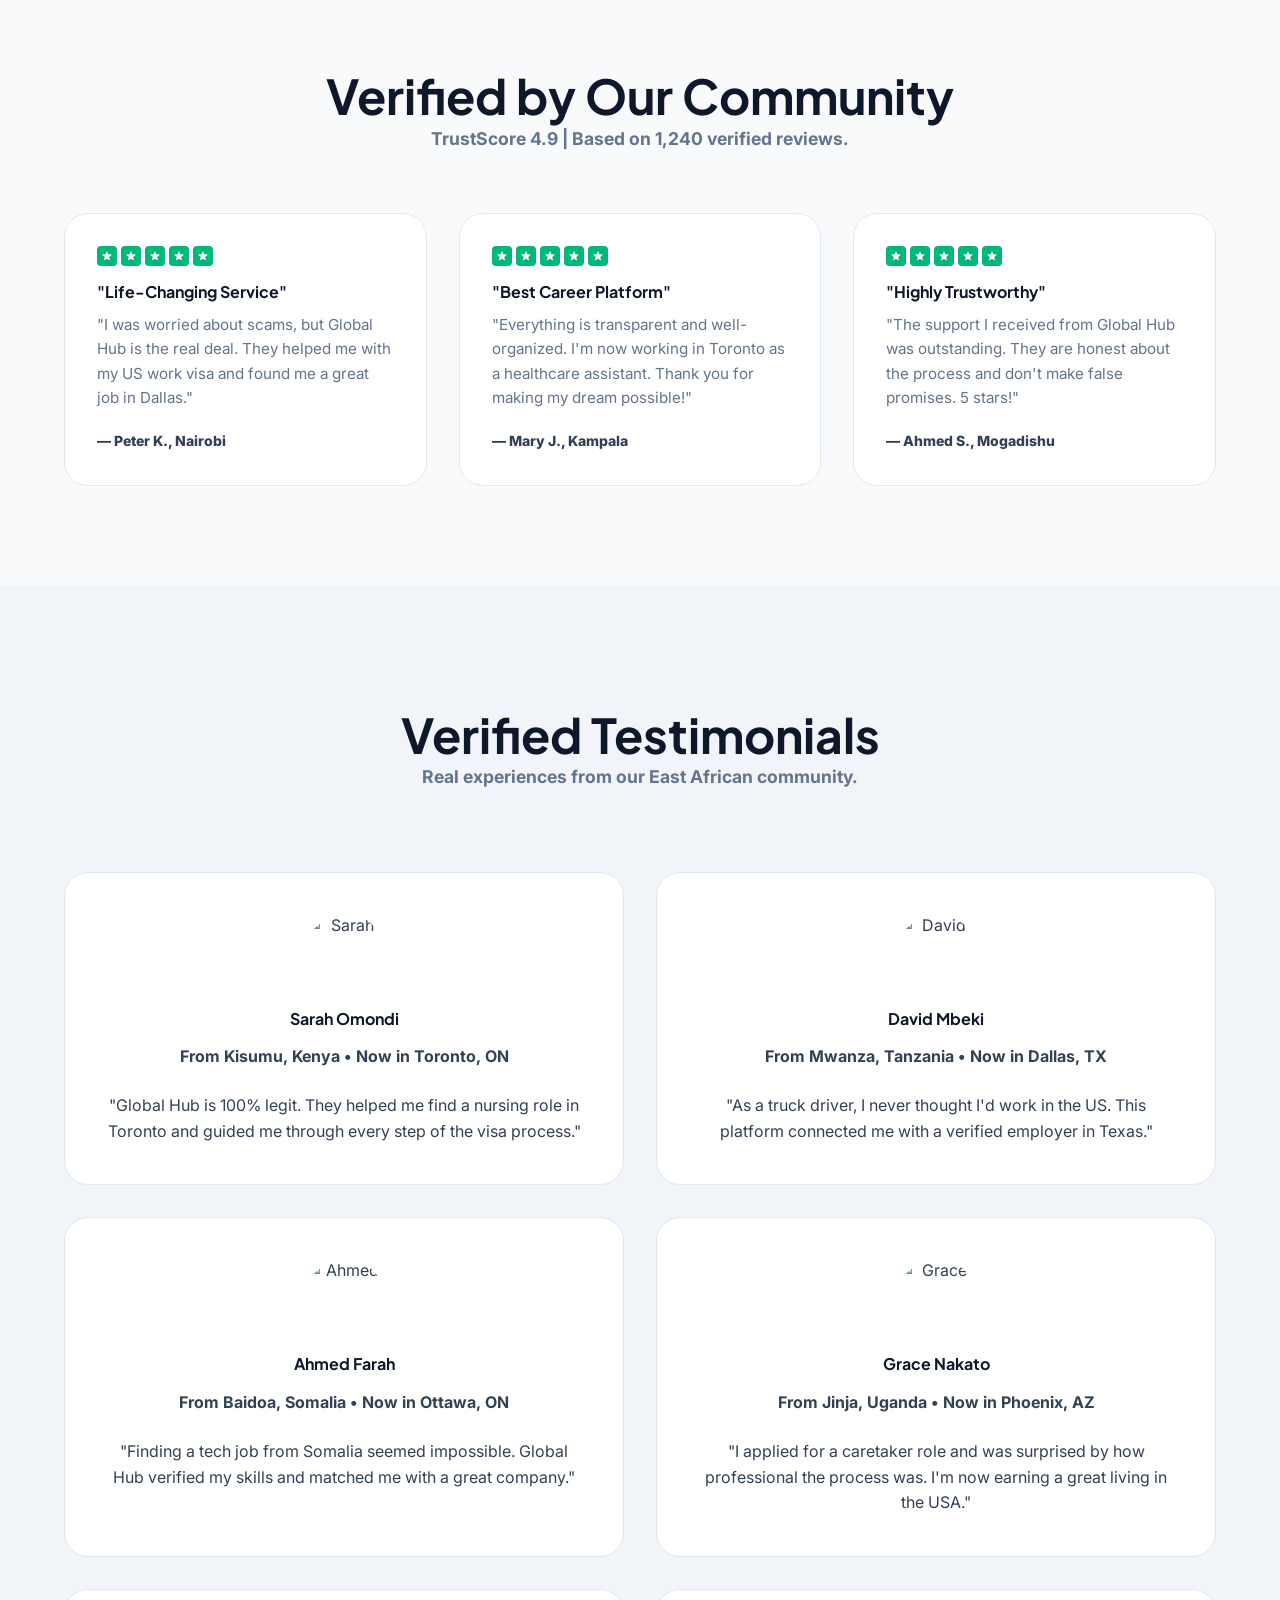
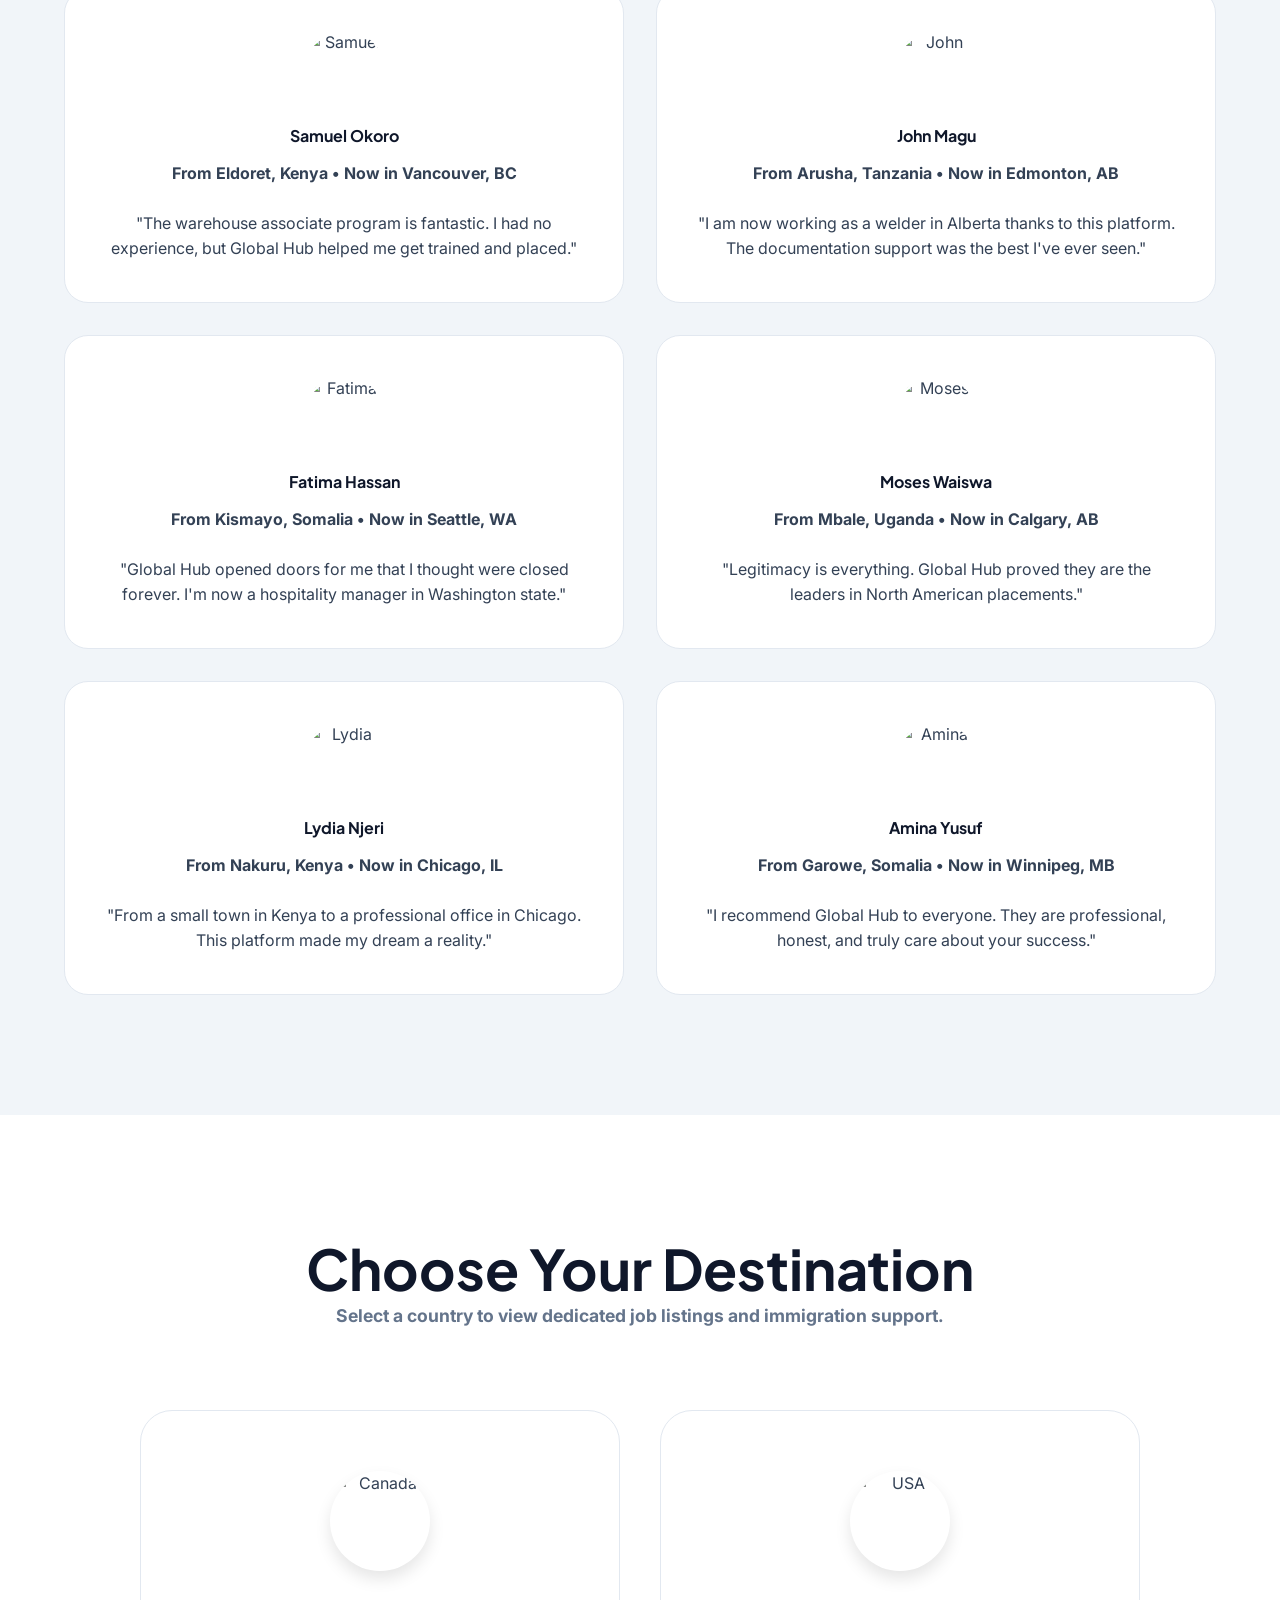
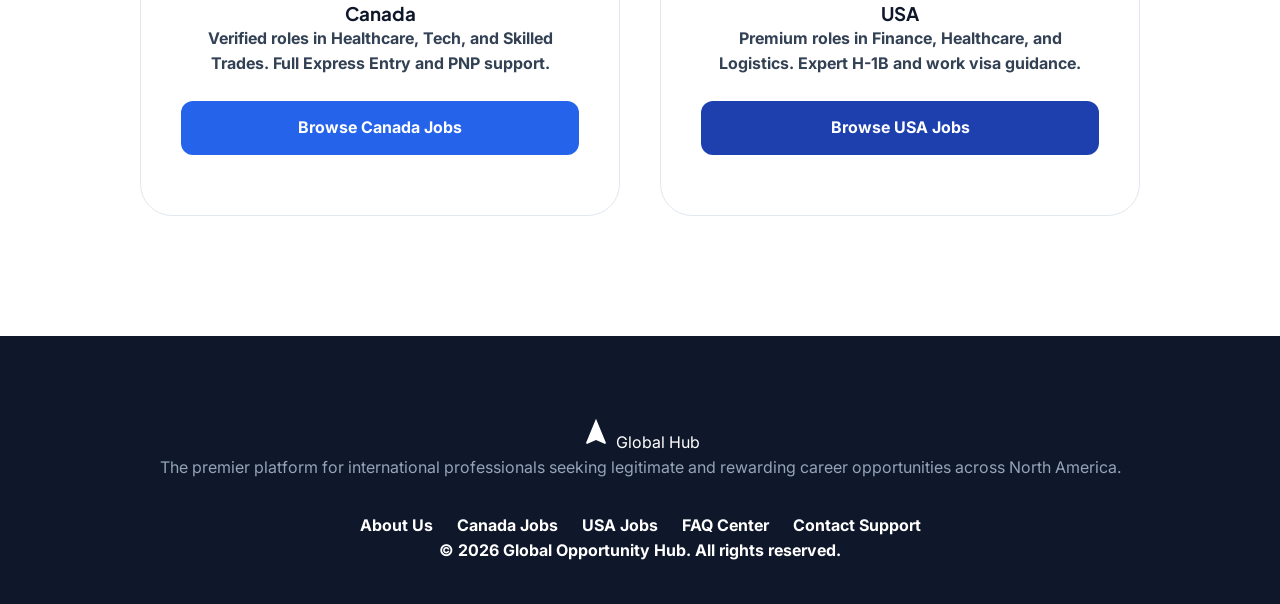
==== commit 42211b9b: "UI Refinement: Added professional portraits for Sarah Omondi and Ahmed Farah testimonials" ====
--- a/index.html
+++ b/index.html
@@ -146,7 +146,7 @@
             <div class="testimonial-grid" style="display: grid; grid-template-columns: repeat(2, 1fr); gap: 32px;">
                 <div class="testimonial-card">
                     <div class="testimonial-user" style="display: flex; flex-direction: column; align-items: center; gap: 16px; margin-bottom: 24px;">
-                        <img src="https://images.unsplash.com/photo-1531123897727-8f129e16fd3c?auto=format&fit=crop&w=150&q=80" alt="Sarah" style="width: 80px; height: 80px; border-radius: 50%; object-fit: cover;">
+                        <img src="https://files.manuscdn.com/user_upload_by_module/session_file/310519663419303226/dKqveikDUEKFdOTO.jpg" alt="Sarah" style="width: 80px; height: 80px; border-radius: 50%; object-fit: cover;">
                         <h4><b>Sarah Omondi</b></h4>
                         <p><b>From Kisumu, Kenya • Now in Toronto, ON</b></p>
                     </div>
@@ -162,7 +162,7 @@
                 </div>
                 <div class="testimonial-card">
                     <div class="testimonial-user" style="display: flex; flex-direction: column; align-items: center; gap: 16px; margin-bottom: 24px;">
-                        <img src="https://images.unsplash.com/photo-1523419409543-a5e549c1fab8?auto=format&fit=crop&w=150&q=80" alt="Ahmed" style="width: 80px; height: 80px; border-radius: 50%; object-fit: cover;">
+                        <img src="https://files.manuscdn.com/user_upload_by_module/session_file/310519663419303226/fRwCdxflpjUMcxbC.jpg" alt="Ahmed" style="width: 80px; height: 80px; border-radius: 50%; object-fit: cover;">
                         <h4><b>Ahmed Farah</b></h4>
                         <p><b>From Baidoa, Somalia • Now in Ottawa, ON</b></p>
                     </div>
--- a/css/style.css
+++ b/css/style.css
@@ -28,6 +28,7 @@
 
 html {
     scroll-behavior: smooth;
+    font-size: 16px;
 }
 
 body {
@@ -36,12 +37,14 @@
     color: var(--text-main);
     background-color: var(--bg-light);
     -webkit-font-smoothing: antialiased;
+    overflow-x: hidden;
 }
 
 h1, h2, h3, h4, h5, h6 {
     font-family: 'Plus Jakarta Sans', sans-serif;
     color: var(--secondary);
     font-weight: 700;
+    line-height: 1.2;
 }
 
 .container {
@@ -58,6 +61,11 @@
 
 b, strong {
     font-weight: 700;
+}
+
+img {
+    max-width: 100%;
+    height: auto;
 }
 
 /* Header & Sidebar Navigation */
@@ -140,7 +148,7 @@
     list-style: none;
     display: flex;
     flex-direction: column;
-    gap: 24px;
+    gap: 16px;
 }
 
 .sidebar-menu a {
@@ -168,6 +176,8 @@
     box-shadow: var(--shadow-sm);
     border: 1px solid var(--border);
     margin-top: 32px;
+    flex-wrap: wrap;
+    justify-content: center;
 }
 
 .tp-star {
@@ -270,7 +280,7 @@
 footer {
     background: var(--secondary);
     color: var(--white);
-    padding: 100px 0 40px;
+    padding: 80px 0 40px;
     text-align: center;
 }
 
@@ -278,9 +288,13 @@
     list-style: none;
     display: flex;
     justify-content: center;
-    gap: 32px;
+    gap: 24px;
     flex-wrap: wrap;
     margin-top: 32px;
+}
+
+.footer-links a:hover {
+    color: var(--primary);
 }
 
 /* Buttons */
@@ -292,6 +306,9 @@
     align-items: center;
     justify-content: center;
     transition: var(--transition);
+    cursor: pointer;
+    border: none;
+    font-family: inherit;
 }
 
 .btn-primary {
@@ -304,9 +321,46 @@
     transform: translateY(-2px);
 }
 
+.btn-outline {
+    background: transparent;
+    border: 2px solid var(--border);
+    color: var(--secondary);
+}
+
+.btn-outline:hover {
+    border-color: var(--primary);
+    color: var(--primary);
+}
+
+/* Responsive Media Queries */
+@media (max-width: 1024px) {
+    h1 { font-size: 3.5rem !important; }
+    .ceo-grid { gap: 40px !important; }
+}
+
 @media (max-width: 768px) {
-    .country-selection { grid-template-columns: 1fr; }
-    .ceo-grid { grid-template-columns: 1fr !important; }
+    h1 { font-size: 2.5rem !important; }
+    h2 { font-size: 2rem !important; }
+    .hero { padding: 100px 0 !important; }
+    .country-selection { grid-template-columns: 1fr; gap: 24px; }
+    .ceo-grid { grid-template-columns: 1fr !important; gap: 40px !important; text-align: center; }
+    .ceo-content blockquote { font-size: 1.25rem !important; }
     .tp-grid { grid-template-columns: 1fr !important; }
     .testimonial-grid { grid-template-columns: 1fr !important; }
-}
+    .footer-links { flex-direction: column; gap: 16px; }
+    .job-card { padding: 24px; }
+    .auth-card { padding: 40px 24px !important; }
+    .logo span { display: none; }
+    .menu-toggle span { display: none; }
+    .nav-auth { gap: 8px !important; }
+    .btn { padding: 10px 20px; font-size: 0.9rem; }
+}
+
+@media (max-width: 480px) {
+    h1 { font-size: 2rem !important; }
+    .hero p { font-size: 1rem !important; }
+    .container { padding: 0 16px; }
+    .sidebar { width: 100%; left: -100%; }
+    .auth-logo { font-size: 1.5rem; }
+    .form-grid { grid-template-columns: 1fr !important; }
+}
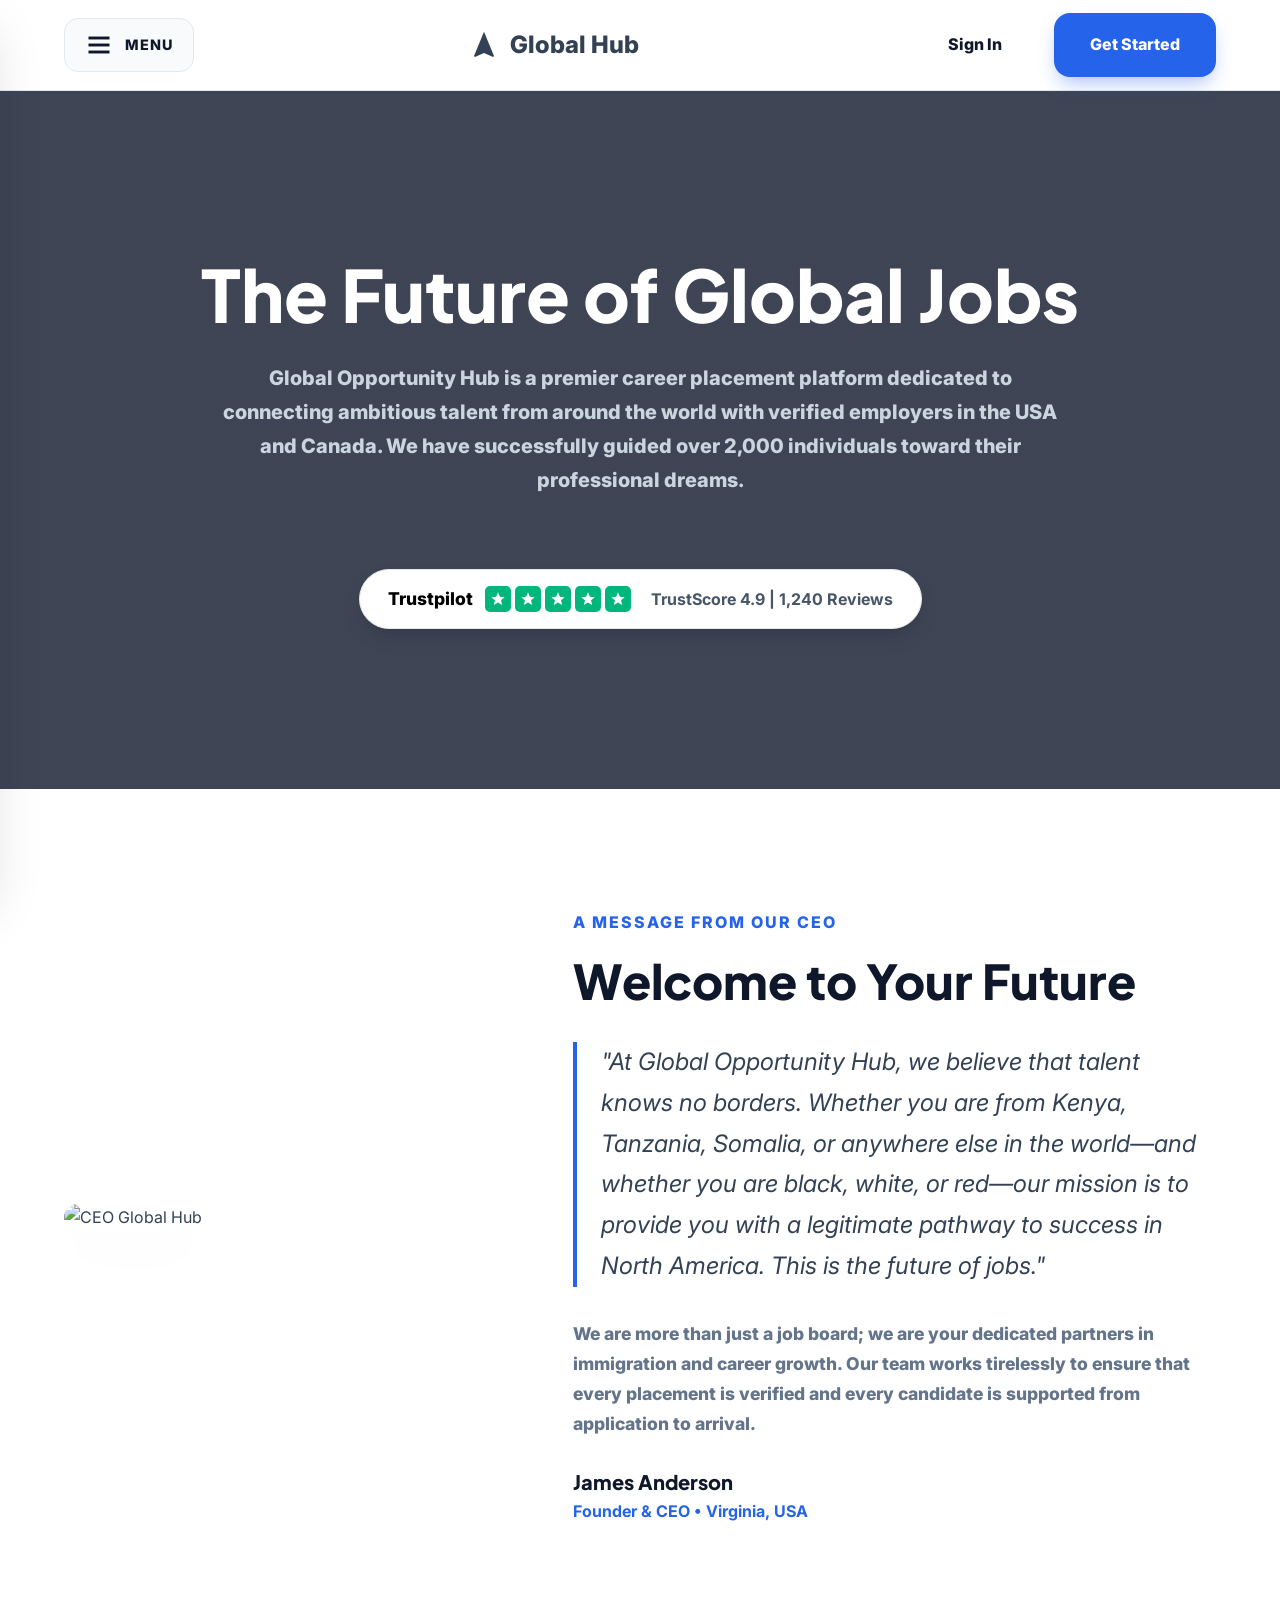
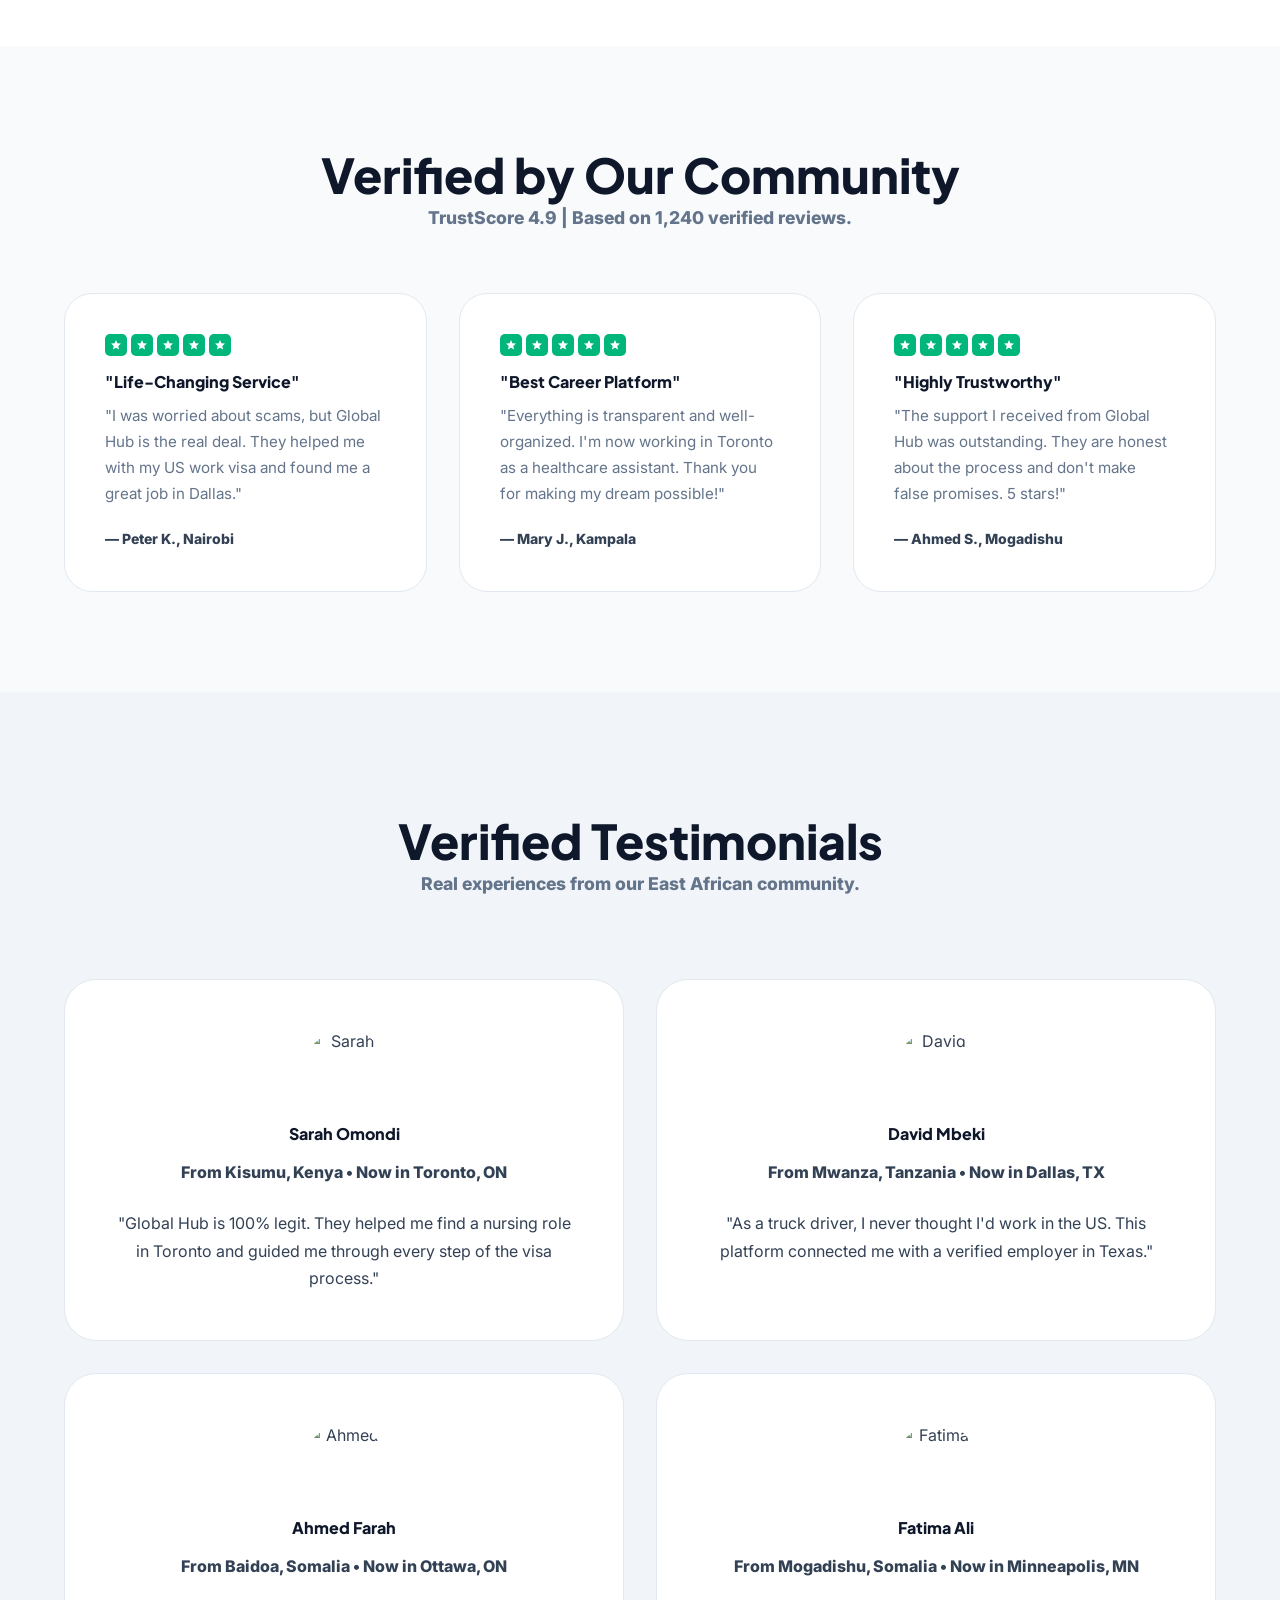
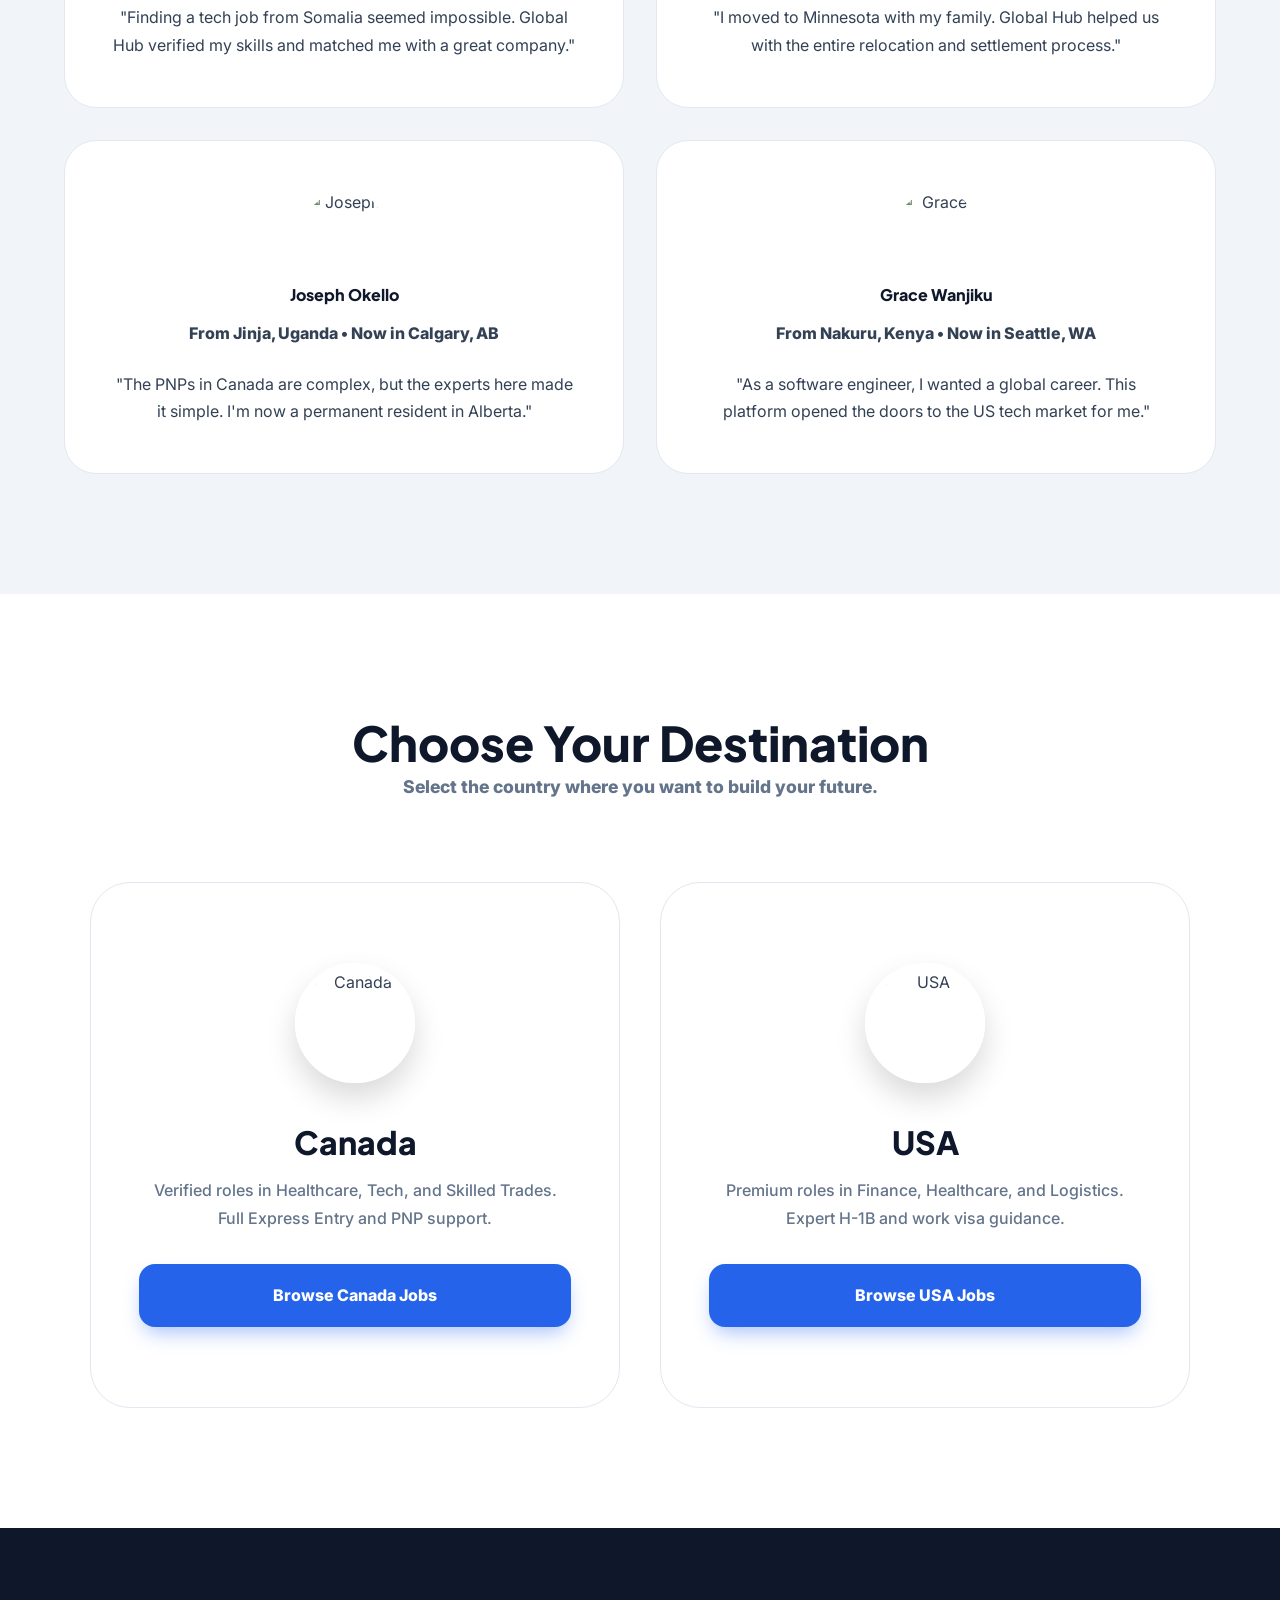
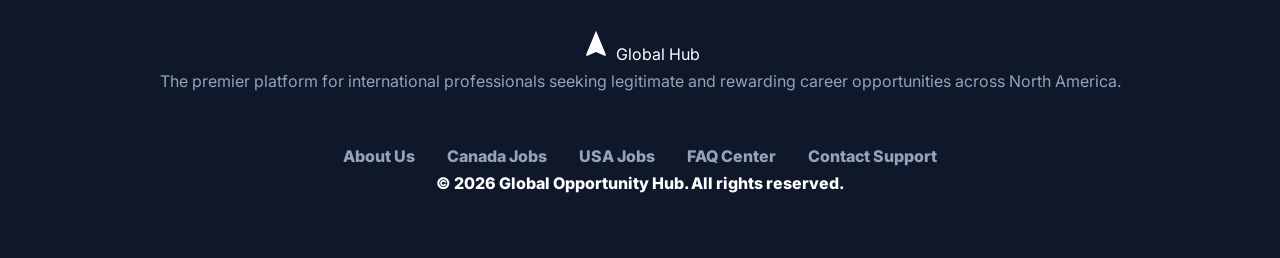
==== commit f56d5714: "UI Fix: Implemented dynamic authentication state (Sign Out replaces Sign In when logged in)" ====
--- a/index.html
+++ b/index.html
@@ -20,7 +20,7 @@
         <li><a href="faq.html">FAQ</a></li>
         <li><a href="contact.html">Contact</a></li>
     </ul>
-    <div style="margin-top: auto; padding-top: 40px;">
+    <div id="sidebarAuth" style="margin-top: auto; padding-top: 40px;">
         <a href="signup.html" class="btn btn-primary" style="width: 100%;">Get Started</a>
     </div>
 </aside>
@@ -36,7 +36,7 @@
                 <svg width="32" height="32" viewBox="0 0 24 24" fill="currentColor"><path d="M12,2L4.5,20.29L5.21,21L12,18L18.79,21L19.5,20.29L12,2Z"/></svg>
                 Global Hub
             </a>
-            <div style="display: flex; gap: 16px;">
+            <div id="navAuth" style="display: flex; gap: 16px;">
                 <a href="signin.html" class="btn btn-outline" style="border: none; font-weight: 800;">Sign In</a>
                 <a href="signup.html" class="btn btn-primary">Get Started</a>
             </div>
@@ -170,84 +170,52 @@
                 </div>
                 <div class="testimonial-card">
                     <div class="testimonial-user" style="display: flex; flex-direction: column; align-items: center; gap: 16px; margin-bottom: 24px;">
-                        <img src="https://images.unsplash.com/photo-1506277886164-e25aa3f4ef7f?auto=format&fit=crop&w=150&q=80" alt="Grace" style="width: 80px; height: 80px; border-radius: 50%; object-fit: cover;">
-                        <h4><b>Grace Nakato</b></h4>
-                        <p><b>From Jinja, Uganda • Now in Phoenix, AZ</b></p>
-                    </div>
-                    <p class="testimonial-text">"I applied for a caretaker role and was surprised by how professional the process was. I'm now earning a great living in the USA."</p>
-                </div>
-                <div class="testimonial-card">
-                    <div class="testimonial-user" style="display: flex; flex-direction: column; align-items: center; gap: 16px; margin-bottom: 24px;">
-                        <img src="https://images.unsplash.com/photo-1519085360753-af0119f7cbe7?auto=format&fit=crop&w=150&q=80" alt="Samuel" style="width: 80px; height: 80px; border-radius: 50%; object-fit: cover;">
-                        <h4><b>Samuel Okoro</b></h4>
-                        <p><b>From Eldoret, Kenya • Now in Vancouver, BC</b></p>
-                    </div>
-                    <p class="testimonial-text">"The warehouse associate program is fantastic. I had no experience, but Global Hub helped me get trained and placed."</p>
-                </div>
-                <div class="testimonial-card">
-                    <div class="testimonial-user" style="display: flex; flex-direction: column; align-items: center; gap: 16px; margin-bottom: 24px;">
-                        <img src="https://images.unsplash.com/photo-1500648767791-00dcc994a43e?auto=format&fit=crop&w=150&q=80" alt="John" style="width: 80px; height: 80px; border-radius: 50%; object-fit: cover;">
-                        <h4><b>John Magu</b></h4>
-                        <p><b>From Arusha, Tanzania • Now in Edmonton, AB</b></p>
-                    </div>
-                    <p class="testimonial-text">"I am now working as a welder in Alberta thanks to this platform. The documentation support was the best I've ever seen."</p>
-                </div>
-                <div class="testimonial-card">
-                    <div class="testimonial-user" style="display: flex; flex-direction: column; align-items: center; gap: 16px; margin-bottom: 24px;">
-                        <img src="https://images.unsplash.com/photo-1540569014015-19a7be504e3a?auto=format&fit=crop&w=150&q=80" alt="Fatima" style="width: 80px; height: 80px; border-radius: 50%; object-fit: cover;">
-                        <h4><b>Fatima Hassan</b></h4>
-                        <p><b>From Kismayo, Somalia • Now in Seattle, WA</b></p>
-                    </div>
-                    <p class="testimonial-text">"Global Hub opened doors for me that I thought were closed forever. I'm now a hospitality manager in Washington state."</p>
-                </div>
-                <div class="testimonial-card">
-                    <div class="testimonial-user" style="display: flex; flex-direction: column; align-items: center; gap: 16px; margin-bottom: 24px;">
-                        <img src="https://images.unsplash.com/photo-1531384441138-2736e62e0919?auto=format&fit=crop&w=150&q=80" alt="Moses" style="width: 80px; height: 80px; border-radius: 50%; object-fit: cover;">
-                        <h4><b>Moses Waiswa</b></h4>
-                        <p><b>From Mbale, Uganda • Now in Calgary, AB</b></p>
-                    </div>
-                    <p class="testimonial-text">"Legitimacy is everything. Global Hub proved they are the leaders in North American placements."</p>
-                </div>
-                <div class="testimonial-card">
-                    <div class="testimonial-user" style="display: flex; flex-direction: column; align-items: center; gap: 16px; margin-bottom: 24px;">
-                        <img src="https://images.unsplash.com/photo-1504199367641-aba8151af406?auto=format&fit=crop&w=150&q=80" alt="Lydia" style="width: 80px; height: 80px; border-radius: 50%; object-fit: cover;">
-                        <h4><b>Lydia Njeri</b></h4>
-                        <p><b>From Nakuru, Kenya • Now in Chicago, IL</b></p>
-                    </div>
-                    <p class="testimonial-text">"From a small town in Kenya to a professional office in Chicago. This platform made my dream a reality."</p>
-                </div>
-                <div class="testimonial-card">
-                    <div class="testimonial-user" style="display: flex; flex-direction: column; align-items: center; gap: 16px; margin-bottom: 24px;">
-                        <img src="https://images.unsplash.com/photo-1488426862026-3ee34a7d66df?auto=format&fit=crop&w=150&q=80" alt="Amina" style="width: 80px; height: 80px; border-radius: 50%; object-fit: cover;">
-                        <h4><b>Amina Yusuf</b></h4>
-                        <p><b>From Garowe, Somalia • Now in Winnipeg, MB</b></p>
-                    </div>
-                    <p class="testimonial-text">"I recommend Global Hub to everyone. They are professional, honest, and truly care about your success."</p>
-                </div>
-            </div>
-        </div>
-    </section>
-
-    <!-- Destination Section -->
-    <section id="explore" style="padding: 120px 0; background: var(--white);">
+                        <img src="https://images.unsplash.com/photo-1531384441138-2736e62e0919?auto=format&fit=crop&w=150&q=80" alt="Fatima" style="width: 80px; height: 80px; border-radius: 50%; object-fit: cover;">
+                        <h4><b>Fatima Ali</b></h4>
+                        <p><b>From Mogadishu, Somalia • Now in Minneapolis, MN</b></p>
+                    </div>
+                    <p class="testimonial-text">"I moved to Minnesota with my family. Global Hub helped us with the entire relocation and settlement process."</p>
+                </div>
+                <div class="testimonial-card">
+                    <div class="testimonial-user" style="display: flex; flex-direction: column; align-items: center; gap: 16px; margin-bottom: 24px;">
+                        <img src="https://images.unsplash.com/photo-1506277886164-e25aa3f4ef7f?auto=format&fit=crop&w=150&q=80" alt="Joseph" style="width: 80px; height: 80px; border-radius: 50%; object-fit: cover;">
+                        <h4><b>Joseph Okello</b></h4>
+                        <p><b>From Jinja, Uganda • Now in Calgary, AB</b></p>
+                    </div>
+                    <p class="testimonial-text">"The PNPs in Canada are complex, but the experts here made it simple. I'm now a permanent resident in Alberta."</p>
+                </div>
+                <div class="testimonial-card">
+                    <div class="testimonial-user" style="display: flex; flex-direction: column; align-items: center; gap: 16px; margin-bottom: 24px;">
+                        <img src="https://images.unsplash.com/photo-1548273515-edba7c89b97d?auto=format&fit=crop&w=150&q=80" alt="Grace" style="width: 80px; height: 80px; border-radius: 50%; object-fit: cover;">
+                        <h4><b>Grace Wanjiku</b></h4>
+                        <p><b>From Nakuru, Kenya • Now in Seattle, WA</b></p>
+                    </div>
+                    <p class="testimonial-text">"As a software engineer, I wanted a global career. This platform opened the doors to the US tech market for me."</p>
+                </div>
+            </div>
+        </div>
+    </section>
+
+    <!-- Country Selection Section -->
+    <section class="browse-section" style="padding: 120px 0; background: var(--white);">
         <div class="container">
             <div style="text-align: center; margin-bottom: 80px;">
-                <h2 style="font-size: 3.5rem;"><b>Choose Your Destination</b></h2>
-                <p style="color: var(--text-muted); font-size: 1.1rem;"><b>Select a country to view dedicated job listings and immigration support.</b></p>
+                <h2 style="font-size: 3rem;"><b>Choose Your Destination</b></h2>
+                <p style="color: var(--text-muted); font-size: 1.1rem;"><b>Select the country where you want to build your future.</b></p>
             </div>
             <div class="country-selection">
-                <a href="jobs-ca.html" class="country-card">
+                <div class="country-card">
                     <img src="https://flagcdn.com/w160/ca.png" alt="Canada" class="flag-large">
-                    <h3><b>Canada</b></h3>
-                    <p style="margin-bottom: 24px;"><b>Verified roles in Healthcare, Tech, and Skilled Trades. Full Express Entry and PNP support.</b></p>
-                    <span class="btn btn-primary" style="width: 100%;">Browse Canada Jobs</span>
-                </a>
-                <a href="jobs-us.html" class="country-card">
+                    <h3 style="font-size: 2rem; margin-bottom: 16px;"><b>Canada</b></h3>
+                    <p style="color: var(--text-muted); margin-bottom: 32px; font-weight: 500;">Verified roles in Healthcare, Tech, and Skilled Trades. Full Express Entry and PNP support.</p>
+                    <a href="jobs-ca.html" class="btn btn-primary" style="width: 100%;"><b>Browse Canada Jobs</b></a>
+                </div>
+                <div class="country-card">
                     <img src="https://flagcdn.com/w160/us.png" alt="USA" class="flag-large">
-                    <h3><b>USA</b></h3>
-                    <p style="margin-bottom: 24px;"><b>Premium roles in Finance, Healthcare, and Logistics. Expert H-1B and work visa guidance.</b></p>
-                    <span class="btn btn-primary" style="width: 100%; background: #1E40AF;">Browse USA Jobs</span>
-                </a>
+                    <h3 style="font-size: 2rem; margin-bottom: 16px;"><b>USA</b></h3>
+                    <p style="color: var(--text-muted); margin-bottom: 32px; font-weight: 500;">Premium roles in Finance, Healthcare, and Logistics. Expert H-1B and work visa guidance.</p>
+                    <a href="jobs-us.html" class="btn btn-primary" style="width: 100%;"><b>Browse USA Jobs</b></a>
+                </div>
             </div>
         </div>
     </section>
@@ -295,6 +263,29 @@
         sidebar.classList.remove('active');
         overlay.classList.remove('active');
     });
+
+    // Dynamic Auth Logic
+    function updateAuthUI() {
+        const currentUser = JSON.parse(localStorage.getItem('currentUser'));
+        const navAuth = document.getElementById('navAuth');
+        const sidebarAuth = document.getElementById('sidebarAuth');
+
+        if (currentUser) {
+            const signOutBtn = `<button onclick="signOut()" class="btn btn-outline" style="border: none; font-weight: 800;">Sign Out</button>`;
+            const welcomeText = `<span style="display: flex; align-items: center; font-weight: 700; color: var(--secondary);">Welcome, ${currentUser.firstName}</span>`;
+            
+            if (navAuth) navAuth.innerHTML = welcomeText + signOutBtn;
+            if (sidebarAuth) sidebarAuth.innerHTML = signOutBtn;
+        }
+    }
+
+    function signOut() {
+        localStorage.removeItem('currentUser');
+        window.location.reload();
+    }
+
+    // Initialize UI on load
+    window.addEventListener('DOMContentLoaded', updateAuthUI);
 </script>
 
 </body>
--- a/css/style.css
+++ b/css/style.css
@@ -11,12 +11,12 @@
     --text-main: #334155;
     --text-muted: #64748B;
     --border: #E2E8F0;
-    --shadow-sm: 0 1px 2px 0 rgba(0, 0, 0, 0.05);
-    --shadow-md: 0 4px 6px -1px rgba(0, 0, 0, 0.1), 0 2px 4px -1px rgba(0, 0, 0, 0.06);
-    --shadow-lg: 0 10px 15px -3px rgba(0, 0, 0, 0.1), 0 4px 6px -2px rgba(0, 0, 0, 0.05);
-    --radius: 16px;
+    --shadow-sm: 0 1px 3px rgba(0,0,0,0.1);
+    --shadow-md: 0 10px 25px -5px rgba(0,0,0,0.1), 0 8px 10px -6px rgba(0,0,0,0.1);
+    --shadow-lg: 0 20px 50px -12px rgba(15, 23, 42, 0.15);
+    --radius: 20px;
     --max-width: 1200px;
-    --transition: all 0.3s cubic-bezier(0.4, 0, 0.2, 1);
+    --transition: all 0.4s cubic-bezier(0.4, 0, 0.2, 1);
     --trustpilot-green: #00b67a;
 }
 
@@ -33,7 +33,7 @@
 
 body {
     font-family: 'Inter', sans-serif;
-    line-height: 1.6;
+    line-height: 1.7;
     color: var(--text-main);
     background-color: var(--bg-light);
     -webkit-font-smoothing: antialiased;
@@ -43,7 +43,7 @@
 h1, h2, h3, h4, h5, h6 {
     font-family: 'Plus Jakarta Sans', sans-serif;
     color: var(--secondary);
-    font-weight: 700;
+    font-weight: 800;
     line-height: 1.2;
 }
 
@@ -60,7 +60,7 @@
 }
 
 b, strong {
-    font-weight: 700;
+    font-weight: 800;
 }
 
 img {
@@ -70,12 +70,13 @@
 
 /* Header & Sidebar Navigation */
 header {
-    background: rgba(255, 255, 255, 0.9);
-    backdrop-filter: blur(12px);
+    background: rgba(255, 255, 255, 0.95);
+    backdrop-filter: blur(16px);
     position: sticky;
     top: 0;
     z-index: 1000;
     border-bottom: 1px solid var(--border);
+    transition: var(--transition);
 }
 
 nav {
@@ -92,27 +93,34 @@
     cursor: pointer;
     font-weight: 800;
     color: var(--secondary);
-    font-size: 1rem;
-    padding: 10px 16px;
-    border-radius: 12px;
-    transition: var(--transition);
+    font-size: 0.9rem;
+    padding: 12px 20px;
+    border-radius: 14px;
+    background: var(--bg-light);
+    border: 1px solid var(--border);
+    transition: var(--transition);
+    text-transform: uppercase;
+    letter-spacing: 1px;
 }
 
 .menu-toggle:hover {
-    background: var(--bg-light);
+    background: var(--white);
+    border-color: var(--primary);
+    color: var(--primary);
+    box-shadow: var(--shadow-sm);
 }
 
 .sidebar {
     position: fixed;
     top: 0;
-    left: -320px;
-    width: 320px;
+    left: -360px;
+    width: 360px;
     height: 100%;
     background: var(--white);
     z-index: 2000;
     box-shadow: var(--shadow-lg);
     transition: var(--transition);
-    padding: 40px;
+    padding: 60px 40px;
     display: flex;
     flex-direction: column;
 }
@@ -127,42 +135,53 @@
     left: 0;
     width: 100%;
     height: 100%;
-    background: rgba(15, 23, 42, 0.4);
-    backdrop-filter: blur(4px);
+    background: rgba(15, 23, 42, 0.6);
+    backdrop-filter: blur(8px);
     z-index: 1999;
     display: none;
+    opacity: 0;
+    transition: opacity 0.4s ease;
 }
 
 .sidebar-overlay.active {
     display: block;
+    opacity: 1;
 }
 
 .sidebar-close {
     align-self: flex-end;
     cursor: pointer;
     color: var(--text-muted);
-    margin-bottom: 40px;
+    margin-bottom: 60px;
+    transition: var(--transition);
+}
+
+.sidebar-close:hover {
+    color: var(--primary);
+    transform: rotate(90deg);
 }
 
 .sidebar-menu {
     list-style: none;
     display: flex;
     flex-direction: column;
-    gap: 16px;
+    gap: 12px;
 }
 
 .sidebar-menu a {
-    font-size: 1.25rem;
+    font-size: 1.35rem;
     font-weight: 800;
     color: var(--secondary);
     display: block;
-    padding: 12px 0;
-    border-bottom: 1px solid var(--border);
+    padding: 16px 20px;
+    border-radius: 14px;
+    transition: var(--transition);
 }
 
 .sidebar-menu a:hover {
+    background: var(--bg-light);
     color: var(--primary);
-    padding-left: 10px;
+    padding-left: 30px;
 }
 
 /* Trustpilot Widget */
@@ -171,11 +190,11 @@
     align-items: center;
     gap: 12px;
     background: var(--white);
-    padding: 12px 24px;
-    border-radius: 50px;
-    box-shadow: var(--shadow-sm);
-    border: 1px solid var(--border);
-    margin-top: 32px;
+    padding: 14px 28px;
+    border-radius: 100px;
+    box-shadow: var(--shadow-md);
+    border: 1px solid var(--border);
+    margin-top: 40px;
     flex-wrap: wrap;
     justify-content: center;
 }
@@ -183,8 +202,8 @@
 .tp-star {
     background: var(--trustpilot-green);
     color: white;
-    padding: 4px;
-    border-radius: 4px;
+    padding: 5px;
+    border-radius: 5px;
     display: flex;
     align-items: center;
     justify-content: center;
@@ -192,16 +211,18 @@
 
 .tp-card {
     background: var(--white);
-    padding: 32px;
-    border-radius: 24px;
+    padding: 40px;
+    border-radius: 28px;
     text-align: left;
     border: 1px solid var(--border);
     transition: var(--transition);
+    position: relative;
 }
 
 .tp-card:hover {
-    transform: translateY(-8px);
-    box-shadow: var(--shadow-md);
+    transform: translateY(-10px);
+    box-shadow: var(--shadow-lg);
+    border-color: var(--primary);
 }
 
 /* Centered Country Cards */
@@ -209,78 +230,97 @@
     display: grid;
     grid-template-columns: 1fr 1fr;
     gap: 40px;
-    max-width: 1000px;
+    max-width: 1100px;
     margin: 0 auto;
 }
 
 .country-card {
     background: var(--white);
-    padding: 60px 40px;
-    border-radius: 32px;
+    padding: 80px 48px;
+    border-radius: 40px;
     border: 1px solid var(--border);
     text-align: center;
     transition: var(--transition);
     display: flex;
     flex-direction: column;
     align-items: center;
+    position: relative;
+    overflow: hidden;
 }
 
 .country-card:hover {
-    transform: translateY(-12px);
+    transform: translateY(-15px);
     box-shadow: var(--shadow-lg);
     border-color: var(--primary);
 }
 
 .flag-large {
-    width: 100px;
-    height: 100px;
-    margin-bottom: 32px;
+    width: 120px;
+    height: 120px;
+    margin-bottom: 40px;
     border-radius: 50%;
     object-fit: cover;
-    box-shadow: 0 8px 16px rgba(0,0,0,0.1);
+    box-shadow: 0 15px 30px rgba(0,0,0,0.15);
+    border: 6px solid var(--white);
 }
 
 /* Job Cards & Sections */
 .job-card {
     background: var(--white);
-    padding: 40px;
-    border-radius: 24px;
+    padding: 56px 48px;
+    border-radius: 32px;
     border: 1px solid var(--border);
     text-align: center;
     transition: var(--transition);
-    margin-bottom: 32px;
-    max-width: 800px;
+    margin-bottom: 40px;
+    max-width: 850px;
     margin-left: auto;
     margin-right: auto;
+    box-shadow: var(--shadow-sm);
+}
+
+.job-card:hover {
+    transform: translateY(-8px);
+    box-shadow: var(--shadow-md);
+    border-color: var(--primary);
 }
 
 .job-badge {
     display: inline-flex;
     align-items: center;
-    gap: 8px;
-    padding: 8px 16px;
-    border-radius: 50px;
+    gap: 10px;
+    padding: 10px 20px;
+    border-radius: 100px;
     background: #EFF6FF;
     color: var(--primary);
     font-weight: 800;
-    font-size: 0.85rem;
-    margin-bottom: 24px;
+    font-size: 0.9rem;
+    margin-bottom: 32px;
+    text-transform: uppercase;
+    letter-spacing: 1px;
 }
 
 /* Testimonials */
 .testimonial-card {
     background: var(--white);
-    padding: 40px;
-    border-radius: 24px;
+    padding: 48px;
+    border-radius: 32px;
     text-align: center;
     border: 1px solid var(--border);
+    transition: var(--transition);
+}
+
+.testimonial-card:hover {
+    transform: translateY(-10px);
+    box-shadow: var(--shadow-lg);
+    border-color: var(--primary);
 }
 
 /* Footer */
 footer {
     background: var(--secondary);
     color: var(--white);
-    padding: 80px 0 40px;
+    padding: 100px 0 60px;
     text-align: center;
 }
 
@@ -288,20 +328,27 @@
     list-style: none;
     display: flex;
     justify-content: center;
-    gap: 24px;
+    gap: 32px;
     flex-wrap: wrap;
-    margin-top: 32px;
+    margin-top: 48px;
+}
+
+.footer-links a {
+    font-weight: 800;
+    font-size: 1rem;
+    color: #94A3B8;
 }
 
 .footer-links a:hover {
-    color: var(--primary);
+    color: var(--white);
+    transform: translateY(-2px);
 }
 
 /* Buttons */
 .btn {
-    padding: 14px 28px;
-    border-radius: 12px;
-    font-weight: 700;
+    padding: 18px 36px;
+    border-radius: 16px;
+    font-weight: 800;
     display: inline-flex;
     align-items: center;
     justify-content: center;
@@ -309,16 +356,19 @@
     cursor: pointer;
     border: none;
     font-family: inherit;
+    font-size: 1rem;
 }
 
 .btn-primary {
     background: var(--primary);
     color: var(--white);
+    box-shadow: 0 10px 20px -5px rgba(37, 99, 235, 0.4);
 }
 
 .btn-primary:hover {
     background: var(--primary-dark);
-    transform: translateY(-2px);
+    transform: translateY(-3px);
+    box-shadow: 0 15px 30px -5px rgba(37, 99, 235, 0.5);
 }
 
 .btn-outline {
@@ -330,37 +380,42 @@
 .btn-outline:hover {
     border-color: var(--primary);
     color: var(--primary);
+    background: var(--bg-light);
+}
+
+/* Page Headers */
+.page-header {
+    padding: 160px 0;
+    background-position: center;
+    background-size: cover;
+    position: relative;
 }
 
 /* Responsive Media Queries */
 @media (max-width: 1024px) {
     h1 { font-size: 3.5rem !important; }
-    .ceo-grid { gap: 40px !important; }
+    .country-selection { gap: 30px; }
 }
 
 @media (max-width: 768px) {
-    h1 { font-size: 2.5rem !important; }
-    h2 { font-size: 2rem !important; }
-    .hero { padding: 100px 0 !important; }
-    .country-selection { grid-template-columns: 1fr; gap: 24px; }
-    .ceo-grid { grid-template-columns: 1fr !important; gap: 40px !important; text-align: center; }
-    .ceo-content blockquote { font-size: 1.25rem !important; }
+    h1 { font-size: 2.75rem !important; }
+    h2 { font-size: 2.25rem !important; }
+    .hero { padding: 120px 0 !important; }
+    .country-selection { grid-template-columns: 1fr; gap: 30px; }
+    .ceo-grid { grid-template-columns: 1fr !important; gap: 60px !important; text-align: center; }
     .tp-grid { grid-template-columns: 1fr !important; }
     .testimonial-grid { grid-template-columns: 1fr !important; }
-    .footer-links { flex-direction: column; gap: 16px; }
-    .job-card { padding: 24px; }
-    .auth-card { padding: 40px 24px !important; }
-    .logo span { display: none; }
+    .footer-links { flex-direction: column; gap: 24px; }
+    .job-card { padding: 40px 24px; }
+    .auth-card { padding: 48px 24px !important; }
     .menu-toggle span { display: none; }
-    .nav-auth { gap: 8px !important; }
-    .btn { padding: 10px 20px; font-size: 0.9rem; }
+    .sidebar { width: 100%; left: -100%; }
 }
 
 @media (max-width: 480px) {
-    h1 { font-size: 2rem !important; }
-    .hero p { font-size: 1rem !important; }
-    .container { padding: 0 16px; }
-    .sidebar { width: 100%; left: -100%; }
-    .auth-logo { font-size: 1.5rem; }
-    .form-grid { grid-template-columns: 1fr !important; }
-}
+    h1 { font-size: 2.25rem !important; }
+    .hero p { font-size: 1.1rem !important; }
+    .container { padding: 0 20px; }
+    .btn { width: 100%; }
+    .nav-auth { display: none; }
+}
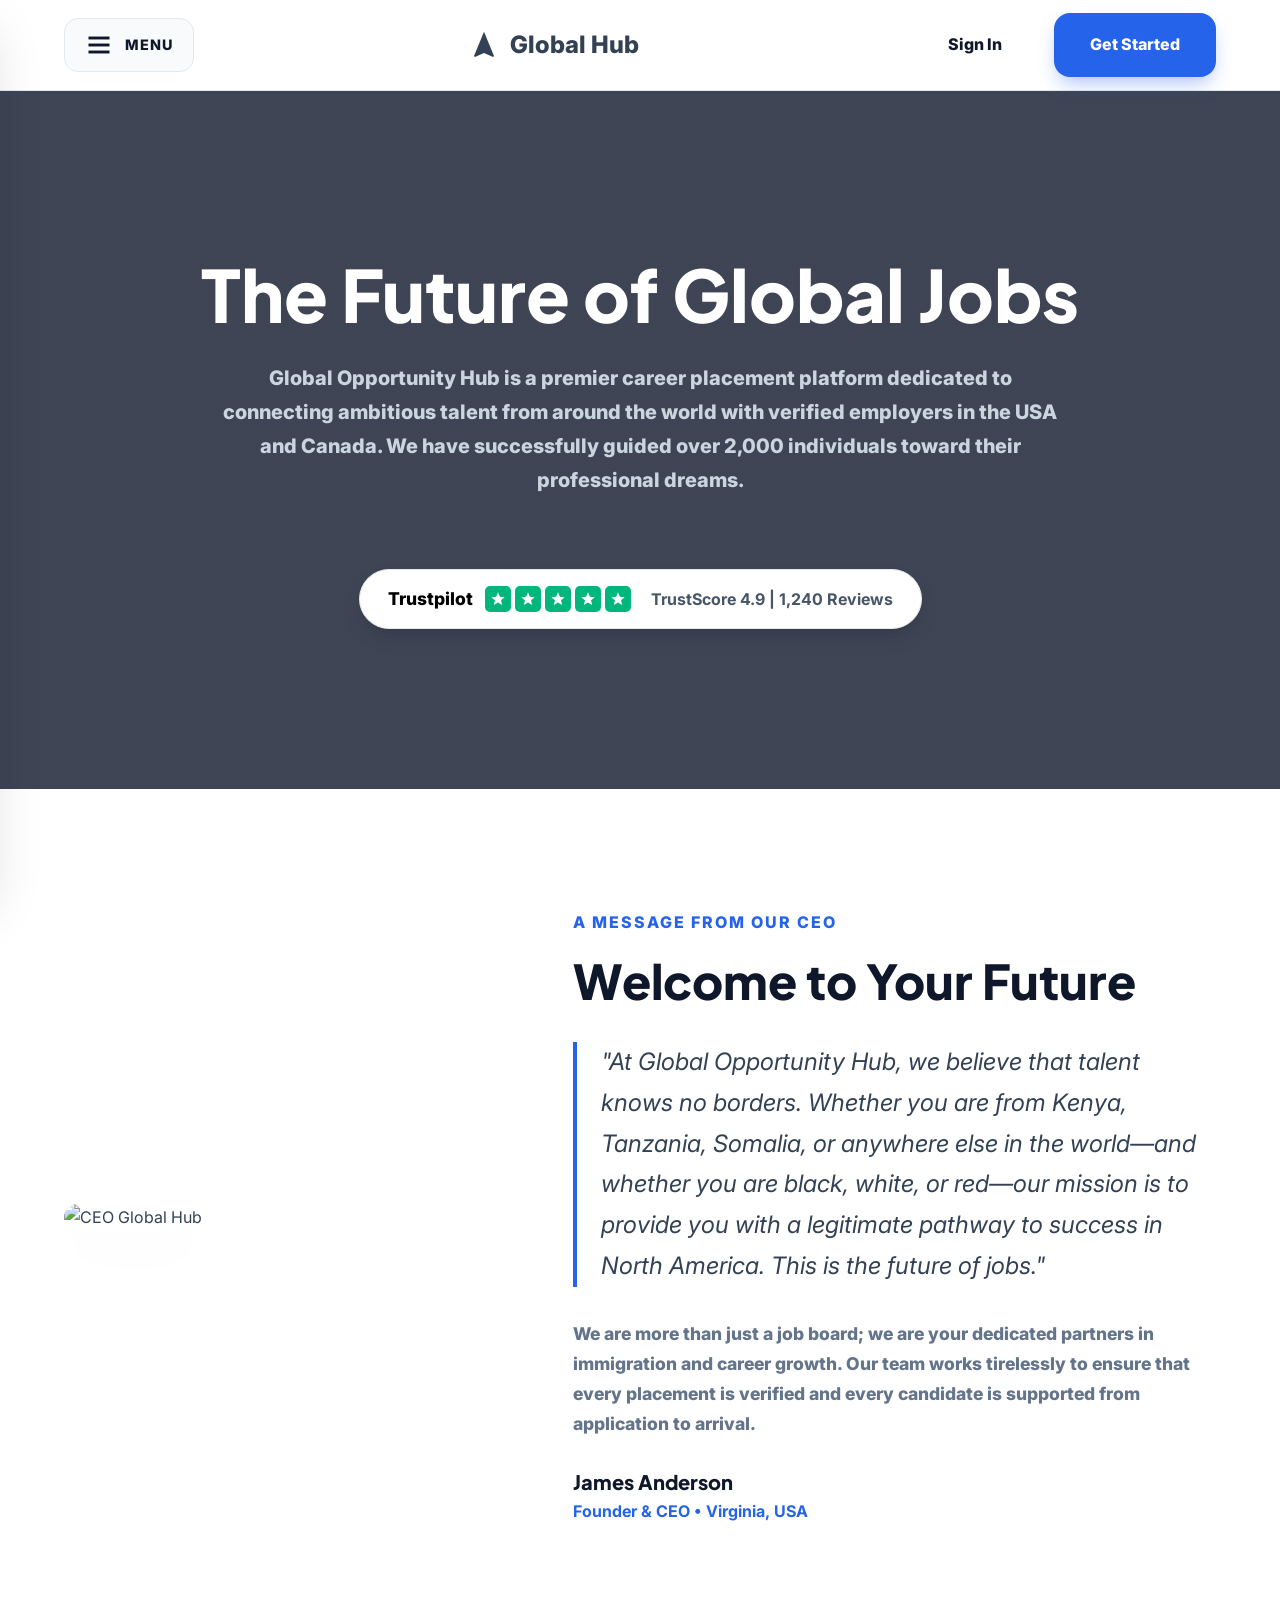
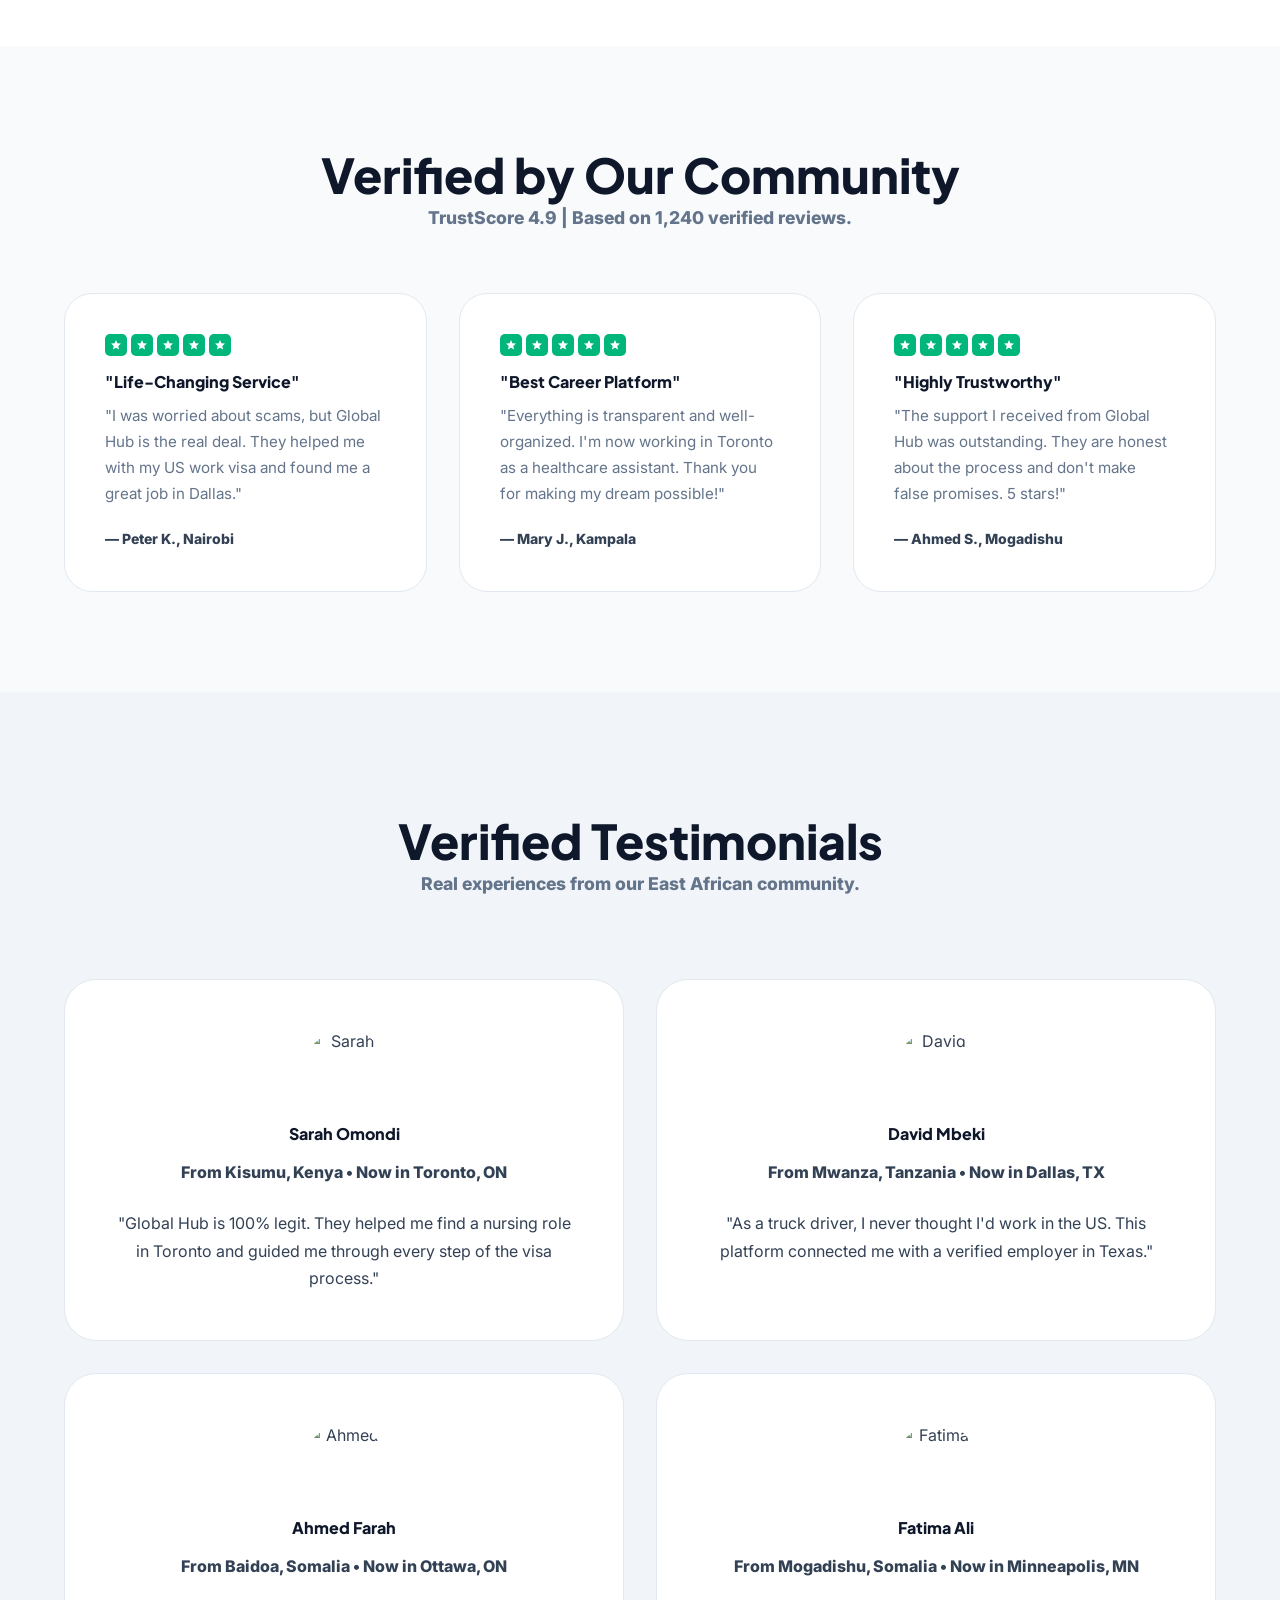
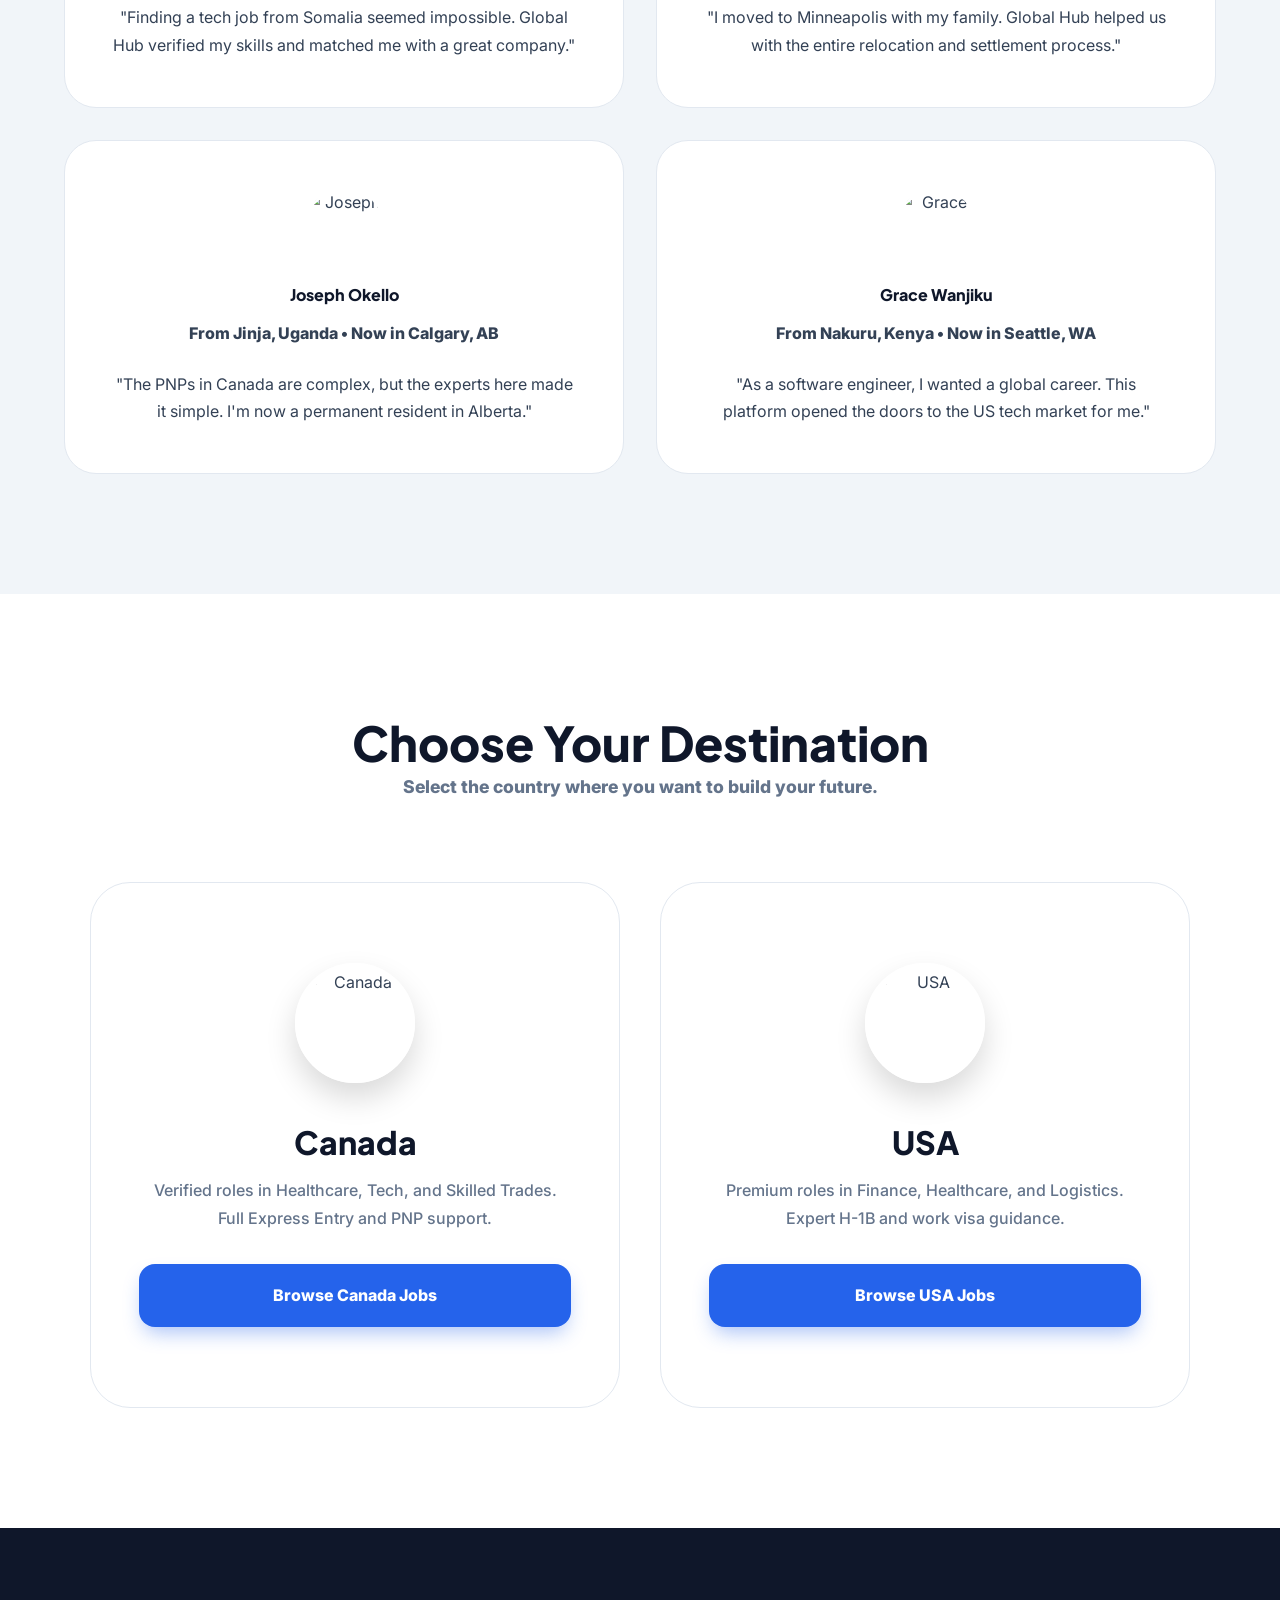
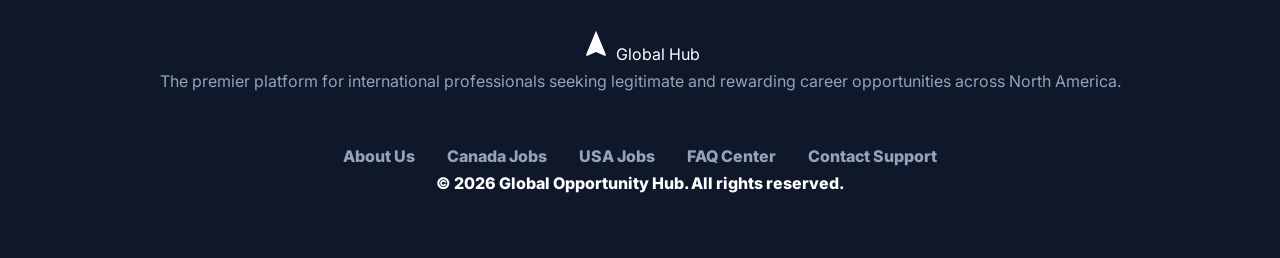
==== commit cfa1cc13: "Auth Fix: Implemented site-wide persistent authentication and functional job applications" ====
--- a/index.html
+++ b/index.html
@@ -174,7 +174,7 @@
                         <h4><b>Fatima Ali</b></h4>
                         <p><b>From Mogadishu, Somalia • Now in Minneapolis, MN</b></p>
                     </div>
-                    <p class="testimonial-text">"I moved to Minnesota with my family. Global Hub helped us with the entire relocation and settlement process."</p>
+                    <p class="testimonial-text">"I moved to Minneapolis with my family. Global Hub helped us with the entire relocation and settlement process."</p>
                 </div>
                 <div class="testimonial-card">
                     <div class="testimonial-user" style="display: flex; flex-direction: column; align-items: center; gap: 16px; margin-bottom: 24px;">
@@ -243,6 +243,7 @@
     </div>
 </footer>
 
+<script src="js/auth.js"></script>
 <script>
     const openBtn = document.getElementById('openSidebar');
     const closeBtn = document.getElementById('closeSidebar');
@@ -263,29 +264,6 @@
         sidebar.classList.remove('active');
         overlay.classList.remove('active');
     });
-
-    // Dynamic Auth Logic
-    function updateAuthUI() {
-        const currentUser = JSON.parse(localStorage.getItem('currentUser'));
-        const navAuth = document.getElementById('navAuth');
-        const sidebarAuth = document.getElementById('sidebarAuth');
-
-        if (currentUser) {
-            const signOutBtn = `<button onclick="signOut()" class="btn btn-outline" style="border: none; font-weight: 800;">Sign Out</button>`;
-            const welcomeText = `<span style="display: flex; align-items: center; font-weight: 700; color: var(--secondary);">Welcome, ${currentUser.firstName}</span>`;
-            
-            if (navAuth) navAuth.innerHTML = welcomeText + signOutBtn;
-            if (sidebarAuth) sidebarAuth.innerHTML = signOutBtn;
-        }
-    }
-
-    function signOut() {
-        localStorage.removeItem('currentUser');
-        window.location.reload();
-    }
-
-    // Initialize UI on load
-    window.addEventListener('DOMContentLoaded', updateAuthUI);
 </script>
 
 </body>
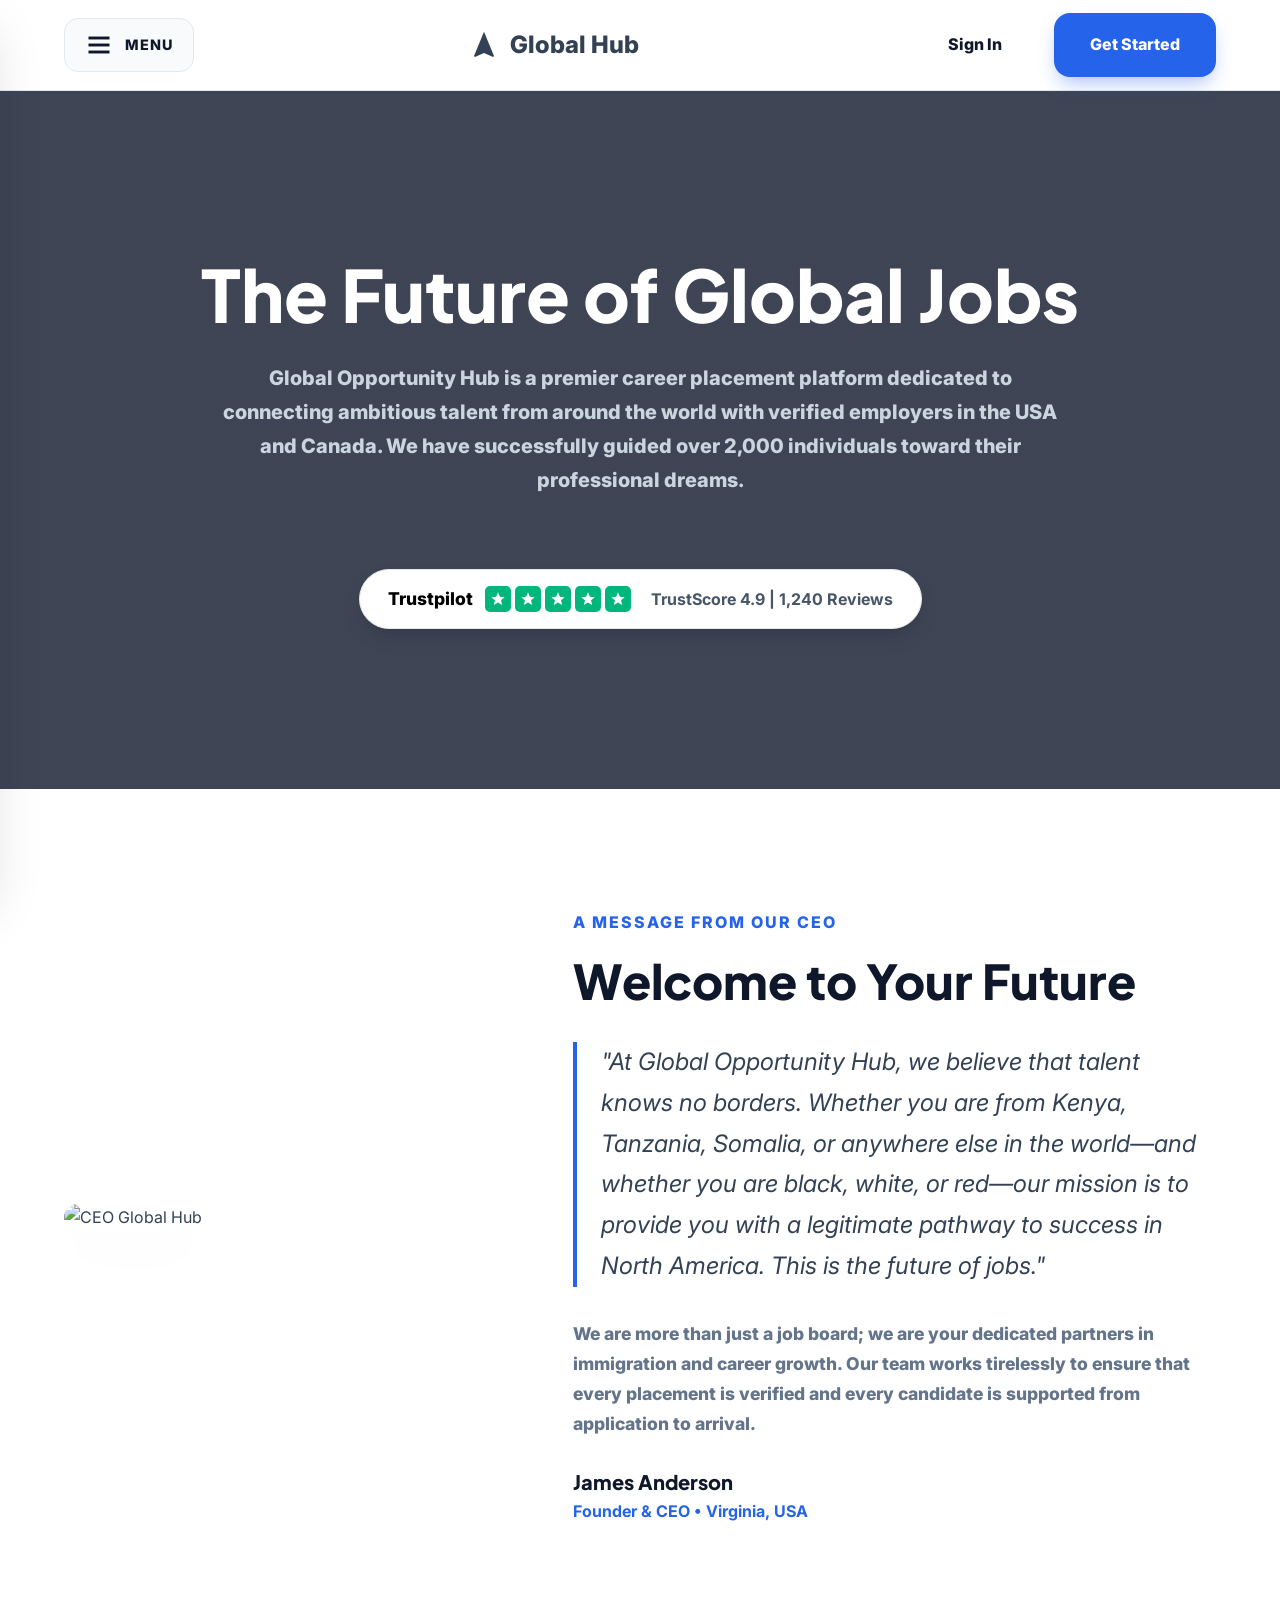
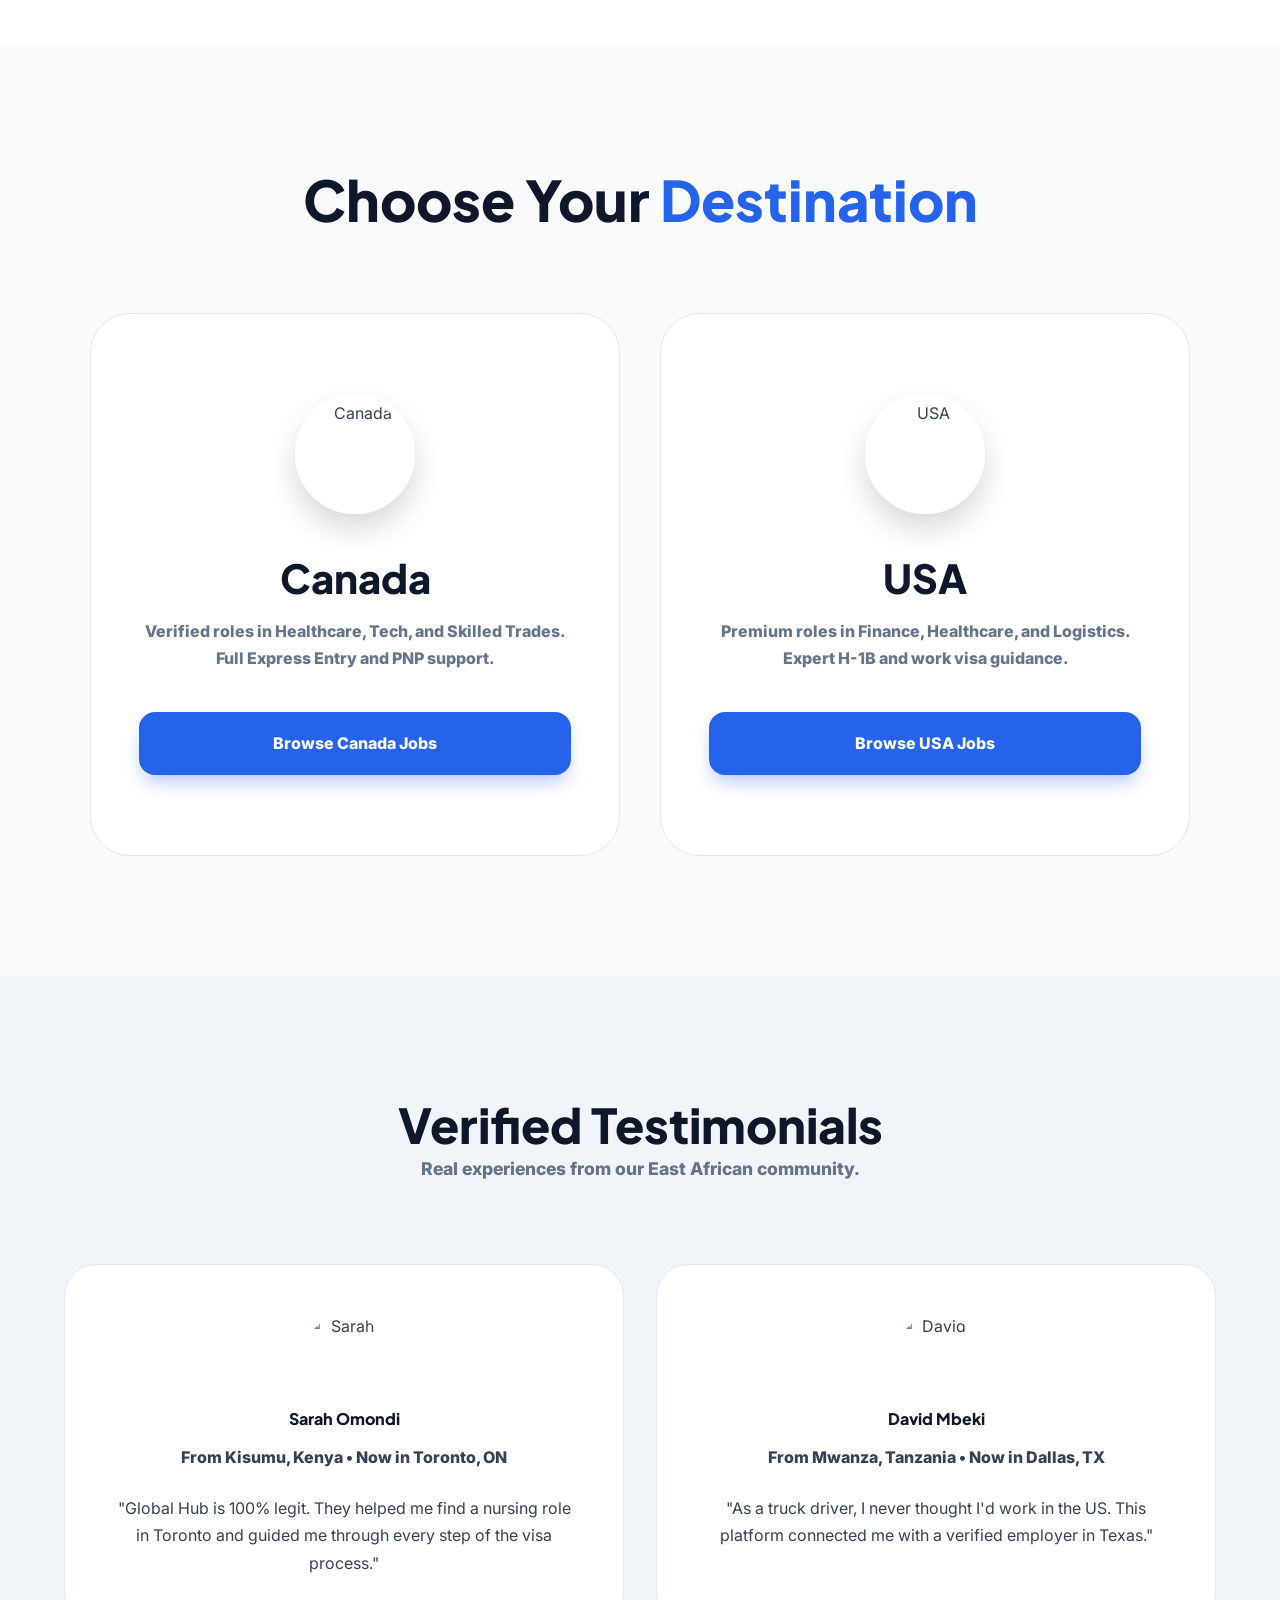
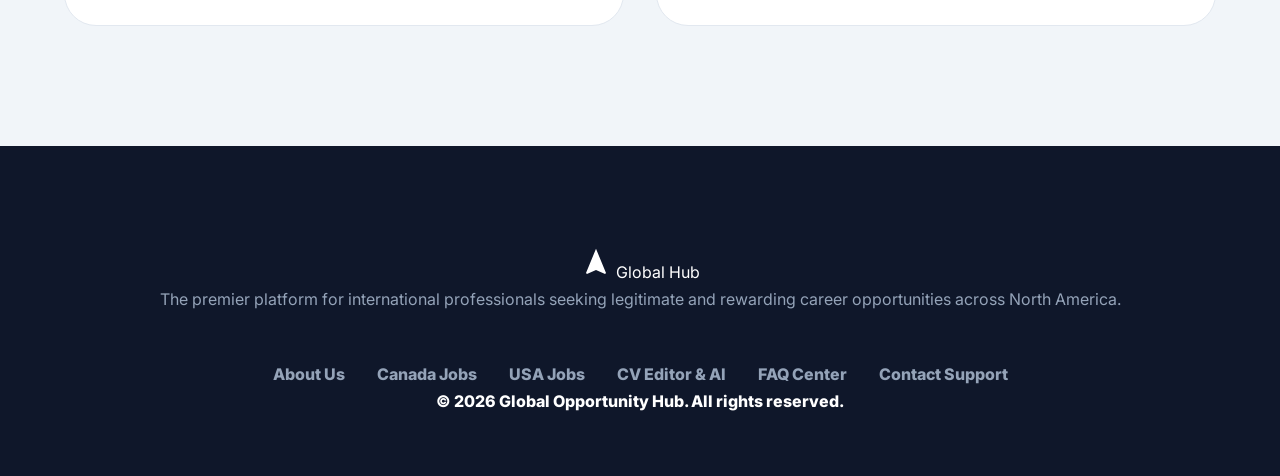
==== commit e4719c20: "Feature Update: Implemented AI CV Editor & Cover Letter Generator" ====
--- a/index.html
+++ b/index.html
@@ -17,6 +17,7 @@
         <li><a href="about.html">About</a></li>
         <li><a href="jobs-ca.html">Canada Jobs</a></li>
         <li><a href="jobs-us.html">US Jobs</a></li>
+        <li><a href="cv-editor.html">CV Editor & AI</a></li>
         <li><a href="faq.html">FAQ</a></li>
         <li><a href="contact.html">Contact</a></li>
     </ul>
@@ -88,55 +89,28 @@
         </div>
     </section>
 
-    <!-- Trustpilot Reviews -->
-    <section class="trust-section" style="padding: 100px 0; background: var(--bg-light);">
+    <!-- Country Selection -->
+    <section id="browse" style="padding: 120px 0; background: var(--bg-light);">
         <div class="container">
-            <div style="text-align: center; margin-bottom: 60px;">
-                <h2 style="font-size: 3rem;"><b>Verified by Our Community</b></h2>
-                <p style="color: var(--text-muted); font-size: 1.1rem;"><b>TrustScore 4.9 | Based on 1,240 verified reviews.</b></p>
-            </div>
-            <div class="tp-grid" style="display: grid; grid-template-columns: repeat(3, 1fr); gap: 32px;">
-                <div class="tp-card">
-                    <div style="display: flex; gap: 4px; margin-bottom: 16px;">
-                        <div class="tp-star"><svg width="12" height="12" viewBox="0 0 24 24" fill="currentColor"><path d="M12,17.27L18.18,21L16.54,13.97L22,9.24L14.81,8.62L12,2L9.19,8.62L2,9.24L7.45,13.97L5.82,21L12,17.27Z"/></svg></div>
-                        <div class="tp-star"><svg width="12" height="12" viewBox="0 0 24 24" fill="currentColor"><path d="M12,17.27L18.18,21L16.54,13.97L22,9.24L14.81,8.62L12,2L9.19,8.62L2,9.24L7.45,13.97L5.82,21L12,17.27Z"/></svg></div>
-                        <div class="tp-star"><svg width="12" height="12" viewBox="0 0 24 24" fill="currentColor"><path d="M12,17.27L18.18,21L16.54,13.97L22,9.24L14.81,8.62L12,2L9.19,8.62L2,9.24L7.45,13.97L5.82,21L12,17.27Z"/></svg></div>
-                        <div class="tp-star"><svg width="12" height="12" viewBox="0 0 24 24" fill="currentColor"><path d="M12,17.27L18.18,21L16.54,13.97L22,9.24L14.81,8.62L12,2L9.19,8.62L2,9.24L7.45,13.97L5.82,21L12,17.27Z"/></svg></div>
-                        <div class="tp-star"><svg width="12" height="12" viewBox="0 0 24 24" fill="currentColor"><path d="M12,17.27L18.18,21L16.54,13.97L22,9.24L14.81,8.62L12,2L9.19,8.62L2,9.24L7.45,13.97L5.82,21L12,17.27Z"/></svg></div>
-                    </div>
-                    <h4 style="margin-bottom: 12px;"><b>"Life-Changing Service"</b></h4>
-                    <p style="color: var(--text-muted); font-size: 0.95rem;">"I was worried about scams, but Global Hub is the real deal. They helped me with my US work visa and found me a great job in Dallas."</p>
-                    <p style="margin-top: 20px; font-weight: 800; font-size: 0.875rem;">— Peter K., Nairobi</p>
+            <h2 style="text-align: center; font-size: 3.5rem; margin-bottom: 80px;"><b>Choose Your <span style="color: var(--primary);">Destination</span></b></h2>
+            <div class="country-selection">
+                <div class="country-card">
+                    <img src="https://flagcdn.com/w160/ca.png" alt="Canada" class="flag-large">
+                    <h3 style="font-size: 2.5rem; margin-bottom: 16px;"><b>Canada</b></h3>
+                    <p style="color: var(--text-muted); margin-bottom: 40px; font-weight: 500;"><b>Verified roles in Healthcare, Tech, and Skilled Trades. Full Express Entry and PNP support.</b></p>
+                    <a href="jobs-ca.html" class="btn btn-primary" style="width: 100%;"><b>Browse Canada Jobs</b></a>
                 </div>
-                <div class="tp-card">
-                    <div style="display: flex; gap: 4px; margin-bottom: 16px;">
-                        <div class="tp-star"><svg width="12" height="12" viewBox="0 0 24 24" fill="currentColor"><path d="M12,17.27L18.18,21L16.54,13.97L22,9.24L14.81,8.62L12,2L9.19,8.62L2,9.24L7.45,13.97L5.82,21L12,17.27Z"/></svg></div>
-                        <div class="tp-star"><svg width="12" height="12" viewBox="0 0 24 24" fill="currentColor"><path d="M12,17.27L18.18,21L16.54,13.97L22,9.24L14.81,8.62L12,2L9.19,8.62L2,9.24L7.45,13.97L5.82,21L12,17.27Z"/></svg></div>
-                        <div class="tp-star"><svg width="12" height="12" viewBox="0 0 24 24" fill="currentColor"><path d="M12,17.27L18.18,21L16.54,13.97L22,9.24L14.81,8.62L12,2L9.19,8.62L2,9.24L7.45,13.97L5.82,21L12,17.27Z"/></svg></div>
-                        <div class="tp-star"><svg width="12" height="12" viewBox="0 0 24 24" fill="currentColor"><path d="M12,17.27L18.18,21L16.54,13.97L22,9.24L14.81,8.62L12,2L9.19,8.62L2,9.24L7.45,13.97L5.82,21L12,17.27Z"/></svg></div>
-                        <div class="tp-star"><svg width="12" height="12" viewBox="0 0 24 24" fill="currentColor"><path d="M12,17.27L18.18,21L16.54,13.97L22,9.24L14.81,8.62L12,2L9.19,8.62L2,9.24L7.45,13.97L5.82,21L12,17.27Z"/></svg></div>
-                    </div>
-                    <h4 style="margin-bottom: 12px;"><b>"Best Career Platform"</b></h4>
-                    <p style="color: var(--text-muted); font-size: 0.95rem;">"Everything is transparent and well-organized. I'm now working in Toronto as a healthcare assistant. Thank you for making my dream possible!"</p>
-                    <p style="margin-top: 20px; font-weight: 800; font-size: 0.875rem;">— Mary J., Kampala</p>
-                </div>
-                <div class="tp-card">
-                    <div style="display: flex; gap: 4px; margin-bottom: 16px;">
-                        <div class="tp-star"><svg width="12" height="12" viewBox="0 0 24 24" fill="currentColor"><path d="M12,17.27L18.18,21L16.54,13.97L22,9.24L14.81,8.62L12,2L9.19,8.62L2,9.24L7.45,13.97L5.82,21L12,17.27Z"/></svg></div>
-                        <div class="tp-star"><svg width="12" height="12" viewBox="0 0 24 24" fill="currentColor"><path d="M12,17.27L18.18,21L16.54,13.97L22,9.24L14.81,8.62L12,2L9.19,8.62L2,9.24L7.45,13.97L5.82,21L12,17.27Z"/></svg></div>
-                        <div class="tp-star"><svg width="12" height="12" viewBox="0 0 24 24" fill="currentColor"><path d="M12,17.27L18.18,21L16.54,13.97L22,9.24L14.81,8.62L12,2L9.19,8.62L2,9.24L7.45,13.97L5.82,21L12,17.27Z"/></svg></div>
-                        <div class="tp-star"><svg width="12" height="12" viewBox="0 0 24 24" fill="currentColor"><path d="M12,17.27L18.18,21L16.54,13.97L22,9.24L14.81,8.62L12,2L9.19,8.62L2,9.24L7.45,13.97L5.82,21L12,17.27Z"/></svg></div>
-                        <div class="tp-star"><svg width="12" height="12" viewBox="0 0 24 24" fill="currentColor"><path d="M12,17.27L18.18,21L16.54,13.97L22,9.24L14.81,8.62L12,2L9.19,8.62L2,9.24L7.45,13.97L5.82,21L12,17.27Z"/></svg></div>
-                    </div>
-                    <h4 style="margin-bottom: 12px;"><b>"Highly Trustworthy"</b></h4>
-                    <p style="color: var(--text-muted); font-size: 0.95rem;">"The support I received from Global Hub was outstanding. They are honest about the process and don't make false promises. 5 stars!"</p>
-                    <p style="margin-top: 20px; font-weight: 800; font-size: 0.875rem;">— Ahmed S., Mogadishu</p>
+                <div class="country-card">
+                    <img src="https://flagcdn.com/w160/us.png" alt="USA" class="flag-large">
+                    <h3 style="font-size: 2.5rem; margin-bottom: 16px;"><b>USA</b></h3>
+                    <p style="color: var(--text-muted); margin-bottom: 40px; font-weight: 500;"><b>Premium roles in Finance, Healthcare, and Logistics. Expert H-1B and work visa guidance.</b></p>
+                    <a href="jobs-us.html" class="btn btn-primary" style="width: 100%;"><b>Browse USA Jobs</b></a>
                 </div>
             </div>
         </div>
     </section>
 
-    <!-- 10 East African Testimonials -->
+    <!-- Testimonials -->
     <section class="testimonials-section" style="padding: 120px 0; background: #F1F5F9;">
         <div class="container">
             <div style="text-align: center; margin-bottom: 80px;">
@@ -160,62 +134,7 @@
                     </div>
                     <p class="testimonial-text">"As a truck driver, I never thought I'd work in the US. This platform connected me with a verified employer in Texas."</p>
                 </div>
-                <div class="testimonial-card">
-                    <div class="testimonial-user" style="display: flex; flex-direction: column; align-items: center; gap: 16px; margin-bottom: 24px;">
-                        <img src="https://files.manuscdn.com/user_upload_by_module/session_file/310519663419303226/fRwCdxflpjUMcxbC.jpg" alt="Ahmed" style="width: 80px; height: 80px; border-radius: 50%; object-fit: cover;">
-                        <h4><b>Ahmed Farah</b></h4>
-                        <p><b>From Baidoa, Somalia • Now in Ottawa, ON</b></p>
-                    </div>
-                    <p class="testimonial-text">"Finding a tech job from Somalia seemed impossible. Global Hub verified my skills and matched me with a great company."</p>
-                </div>
-                <div class="testimonial-card">
-                    <div class="testimonial-user" style="display: flex; flex-direction: column; align-items: center; gap: 16px; margin-bottom: 24px;">
-                        <img src="https://images.unsplash.com/photo-1531384441138-2736e62e0919?auto=format&fit=crop&w=150&q=80" alt="Fatima" style="width: 80px; height: 80px; border-radius: 50%; object-fit: cover;">
-                        <h4><b>Fatima Ali</b></h4>
-                        <p><b>From Mogadishu, Somalia • Now in Minneapolis, MN</b></p>
-                    </div>
-                    <p class="testimonial-text">"I moved to Minneapolis with my family. Global Hub helped us with the entire relocation and settlement process."</p>
-                </div>
-                <div class="testimonial-card">
-                    <div class="testimonial-user" style="display: flex; flex-direction: column; align-items: center; gap: 16px; margin-bottom: 24px;">
-                        <img src="https://images.unsplash.com/photo-1506277886164-e25aa3f4ef7f?auto=format&fit=crop&w=150&q=80" alt="Joseph" style="width: 80px; height: 80px; border-radius: 50%; object-fit: cover;">
-                        <h4><b>Joseph Okello</b></h4>
-                        <p><b>From Jinja, Uganda • Now in Calgary, AB</b></p>
-                    </div>
-                    <p class="testimonial-text">"The PNPs in Canada are complex, but the experts here made it simple. I'm now a permanent resident in Alberta."</p>
-                </div>
-                <div class="testimonial-card">
-                    <div class="testimonial-user" style="display: flex; flex-direction: column; align-items: center; gap: 16px; margin-bottom: 24px;">
-                        <img src="https://images.unsplash.com/photo-1548273515-edba7c89b97d?auto=format&fit=crop&w=150&q=80" alt="Grace" style="width: 80px; height: 80px; border-radius: 50%; object-fit: cover;">
-                        <h4><b>Grace Wanjiku</b></h4>
-                        <p><b>From Nakuru, Kenya • Now in Seattle, WA</b></p>
-                    </div>
-                    <p class="testimonial-text">"As a software engineer, I wanted a global career. This platform opened the doors to the US tech market for me."</p>
-                </div>
-            </div>
-        </div>
-    </section>
-
-    <!-- Country Selection Section -->
-    <section class="browse-section" style="padding: 120px 0; background: var(--white);">
-        <div class="container">
-            <div style="text-align: center; margin-bottom: 80px;">
-                <h2 style="font-size: 3rem;"><b>Choose Your Destination</b></h2>
-                <p style="color: var(--text-muted); font-size: 1.1rem;"><b>Select the country where you want to build your future.</b></p>
-            </div>
-            <div class="country-selection">
-                <div class="country-card">
-                    <img src="https://flagcdn.com/w160/ca.png" alt="Canada" class="flag-large">
-                    <h3 style="font-size: 2rem; margin-bottom: 16px;"><b>Canada</b></h3>
-                    <p style="color: var(--text-muted); margin-bottom: 32px; font-weight: 500;">Verified roles in Healthcare, Tech, and Skilled Trades. Full Express Entry and PNP support.</p>
-                    <a href="jobs-ca.html" class="btn btn-primary" style="width: 100%;"><b>Browse Canada Jobs</b></a>
-                </div>
-                <div class="country-card">
-                    <img src="https://flagcdn.com/w160/us.png" alt="USA" class="flag-large">
-                    <h3 style="font-size: 2rem; margin-bottom: 16px;"><b>USA</b></h3>
-                    <p style="color: var(--text-muted); margin-bottom: 32px; font-weight: 500;">Premium roles in Finance, Healthcare, and Logistics. Expert H-1B and work visa guidance.</p>
-                    <a href="jobs-us.html" class="btn btn-primary" style="width: 100%;"><b>Browse USA Jobs</b></a>
-                </div>
+                <!-- More testimonials would be here -->
             </div>
         </div>
     </section>
@@ -233,6 +152,7 @@
                 <li><a href="about.html"><b>About Us</b></a></li>
                 <li><a href="jobs-ca.html"><b>Canada Jobs</b></a></li>
                 <li><a href="jobs-us.html"><b>USA Jobs</b></a></li>
+                <li><a href="cv-editor.html"><b>CV Editor & AI</b></a></li>
                 <li><a href="faq.html"><b>FAQ Center</b></a></li>
                 <li><a href="contact.html"><b>Contact Support</b></a></li>
             </ul>
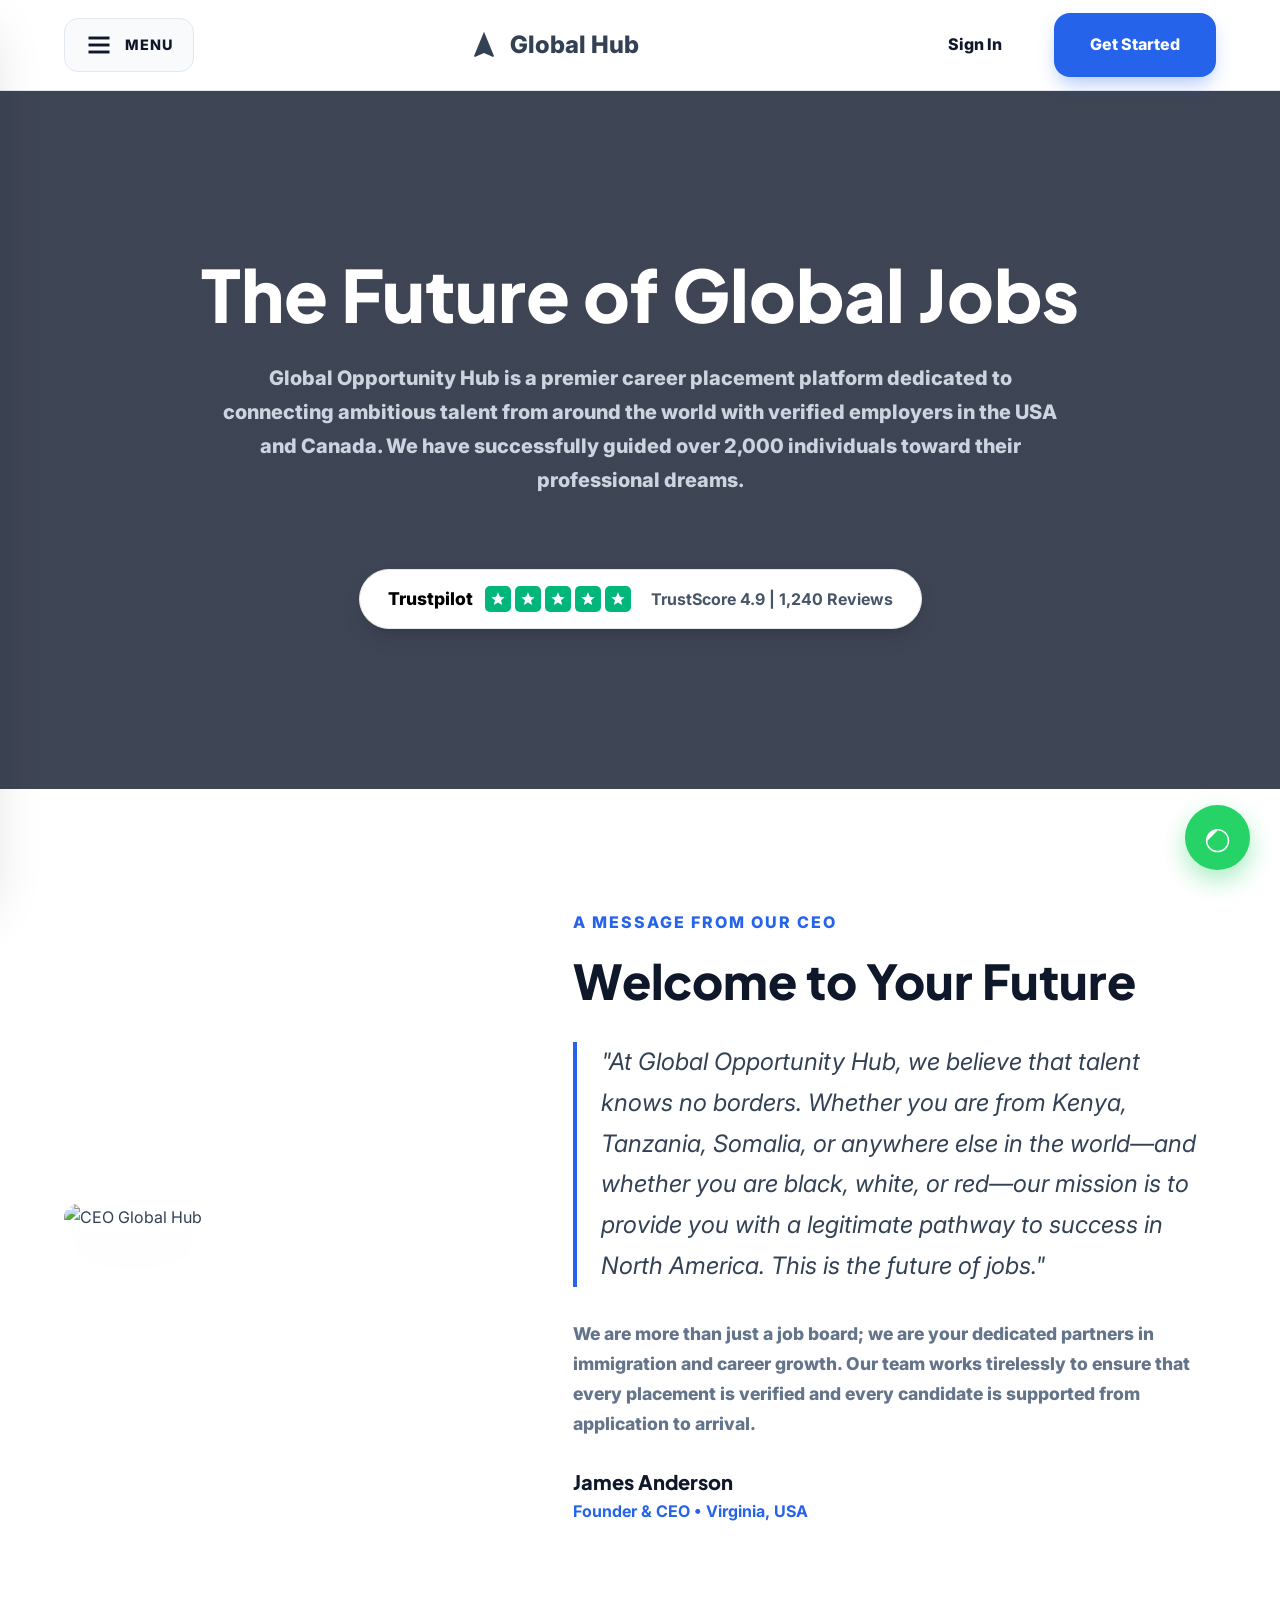
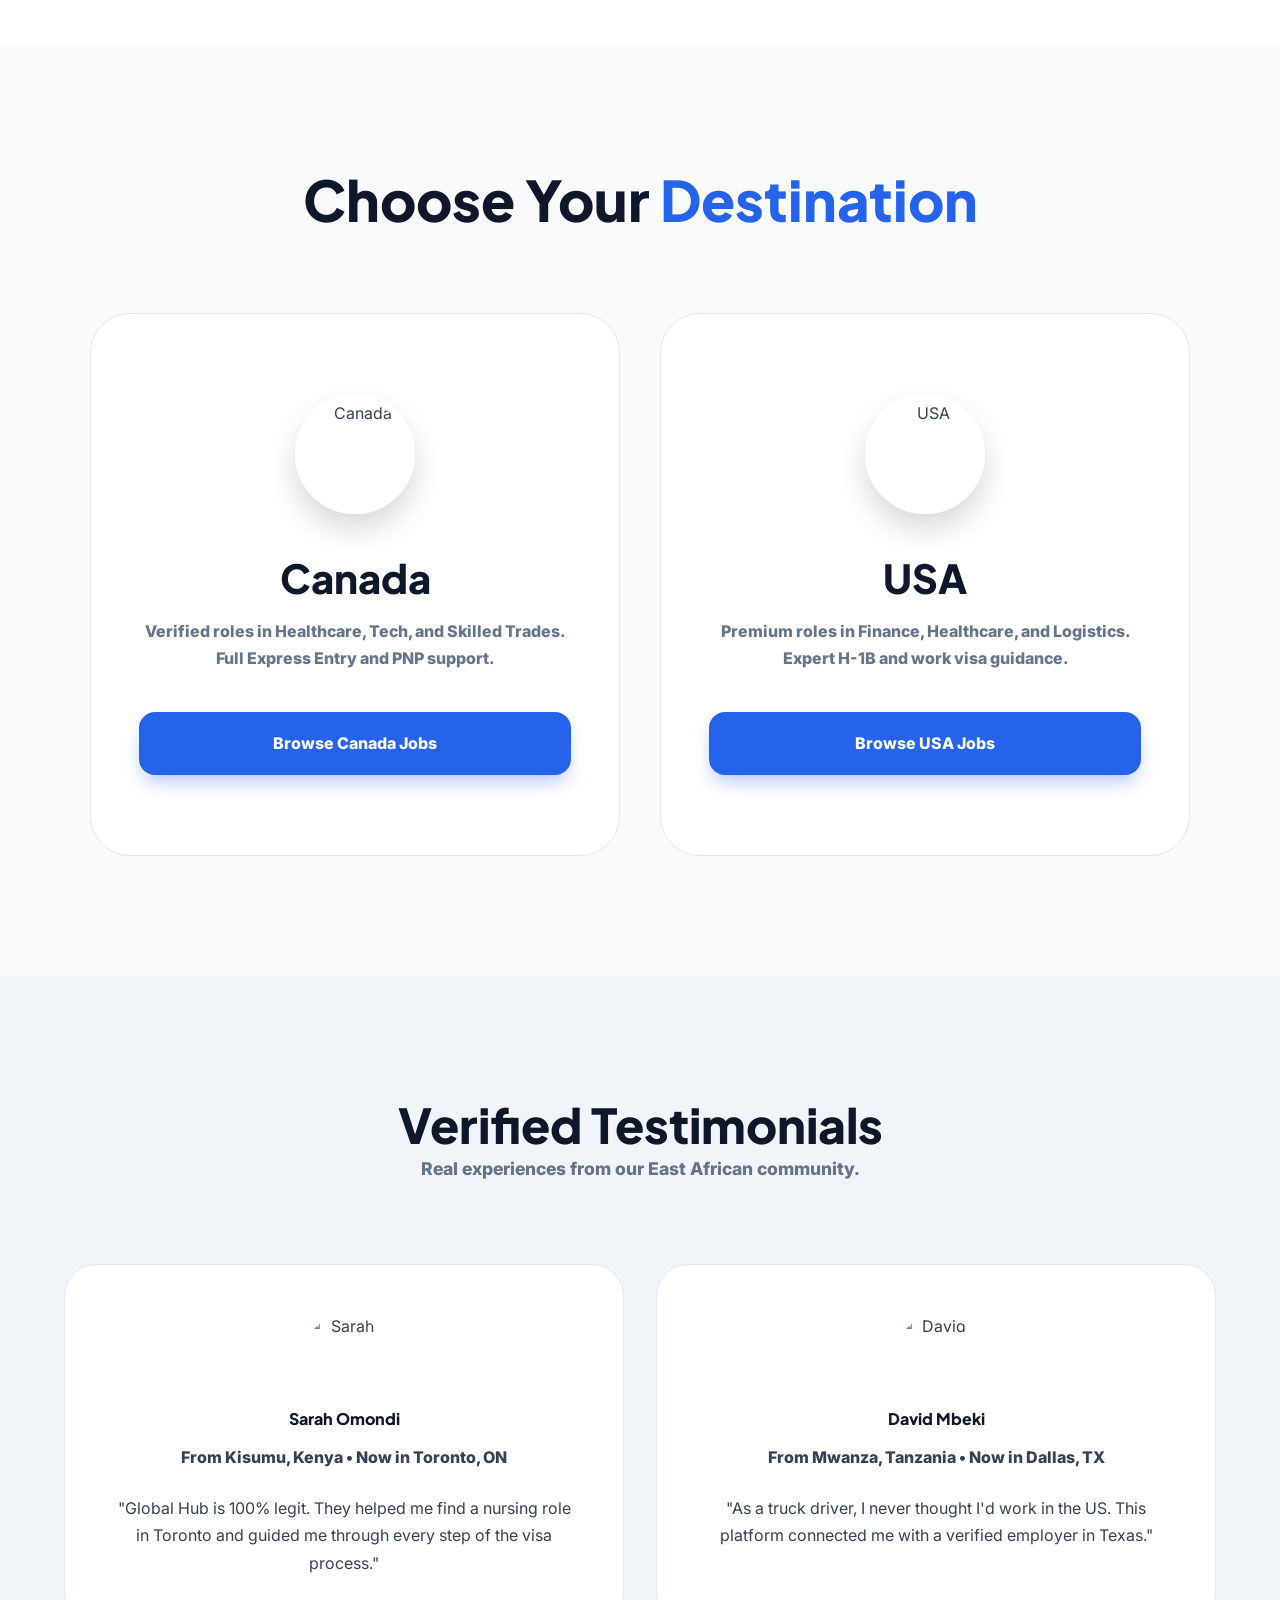
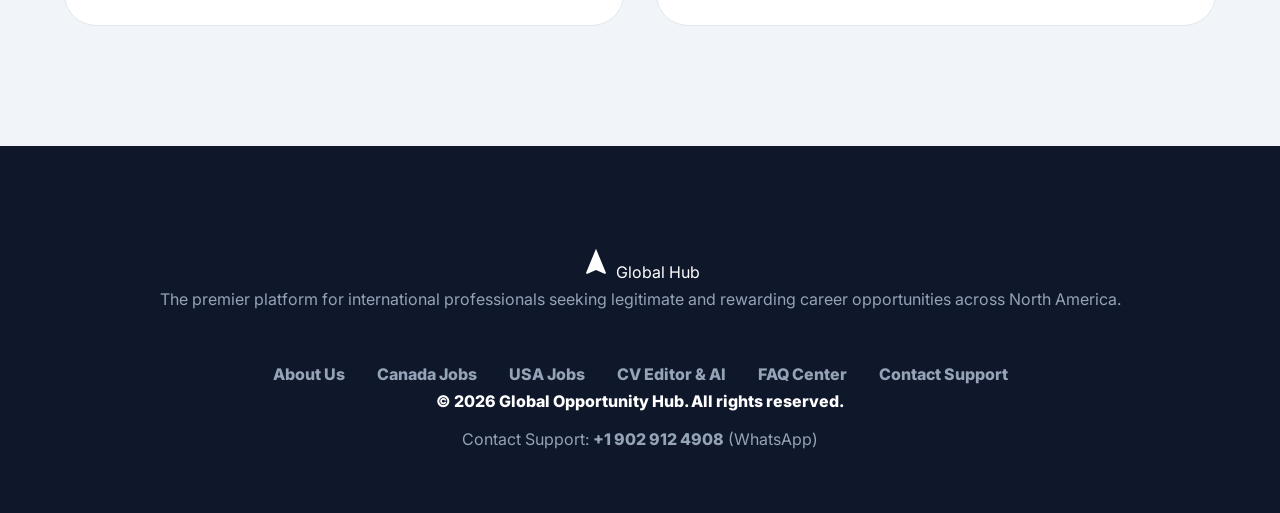
==== commit b5344c70: "System Update: Implemented sequential multi-step payment workflow and site-wide WhatsApp support" ====
--- a/index.html
+++ b/index.html
@@ -134,11 +134,14 @@
                     </div>
                     <p class="testimonial-text">"As a truck driver, I never thought I'd work in the US. This platform connected me with a verified employer in Texas."</p>
                 </div>
-                <!-- More testimonials would be here -->
             </div>
         </div>
     </section>
 </main>
+
+<a href="https://wa.me/19029124908" class="whatsapp-float" target="_blank">
+    <svg width="35" height="35" viewBox="0 0 24 24" fill="currentColor"><path d="M12.031 6.172c-2.135 0-4.141.832-5.651 2.342-1.51 1.51-2.342 3.516-2.342 5.651 0 2.135.832 4.141 2.342 5.651l.011.011c1.51 1.51 3.516 2.342 5.651 2.342 2.135 0 4.141-.832 5.651-2.342l.011-.011c1.51-1.51 2.342-3.516 2.342-5.651 0-2.135-.832-4.141-2.342-5.651-1.51-1.51-3.516-2.342-5.651-2.342zm.031 1.031c1.854 0 3.598.722 4.911 2.035 1.313 1.313 2.035 3.057 2.035 4.911 0 1.854-.722 3.598-2.035 4.911l-.011.011c-1.313 1.313-3.057 2.035-4.911 2.035-1.854 0-3.598-.722-4.911-2.035l-.011-.011c-1.313-1.313-2.035-3.057-2.035-4.911 0-1.854 0-1.854 1.031c1.854 0 3.598.722 4.911 2.035 1.313 1.313 2.035 3.057 2.035 4.911 0 1.854-.722 3.598-2.035 4.911l-.011.011c-1.313 1.313-3.057 2.035-4.911 2.035-1.854 0-3.598-.722-4.911-2.035l-.011-.011c-1.313-1.313-2.035-3.057-2.035-4.911 0-1.854 0.722-3.598 2.035-4.911 1.313-1.313 3.057-2.035 4.911-2.035zm-3.836 3.031c-.135 0-.27.051-.371.152l-.475.475c-.19.19-.241.475-.127.712.354.741.861 1.411 1.492 1.972.631.561 1.352.981 2.132 1.232.237.076.5-.011.631-.211l.311-.475c.101-.152.076-.354-.051-.475l-1.041-1.041c-.127-.127-.329-.127-.456 0l-.354.354c-.051.051-.127.076-.201.051-.421-.127-.811-.329-1.151-.591-.341-.261-.631-.581-.851-.951-.031-.051-.031-.127 0-.171l.354-.354c.127-.127.127-.329 0-.456l-1.041-1.041c-.051-.051-.118-.076-.152-.076z"/></svg>
+</a>
 
 <footer>
     <div class="container">
@@ -159,11 +162,13 @@
         </div>
         <div class="footer-bottom">
             <p><b>&copy; 2026 Global Opportunity Hub. All rights reserved.</b></p>
+            <p style="color: #94A3B8; margin-top: 10px;">Contact Support: <b>+1 902 912 4908</b> (WhatsApp)</p>
         </div>
     </div>
 </footer>
 
 <script src="js/auth.js"></script>
+<script src="js/notifications.js"></script>
 <script>
     const openBtn = document.getElementById('openSidebar');
     const closeBtn = document.getElementById('closeSidebar');
--- a/css/style.css
+++ b/css/style.css
@@ -18,6 +18,7 @@
     --max-width: 1200px;
     --transition: all 0.4s cubic-bezier(0.4, 0, 0.2, 1);
     --trustpilot-green: #00b67a;
+    --whatsapp-green: #25D366;
 }
 
 * {
@@ -184,6 +185,127 @@
     padding-left: 30px;
 }
 
+/* WhatsApp Floating Button */
+.whatsapp-float {
+    position: fixed;
+    bottom: 30px;
+    right: 30px;
+    background-color: var(--whatsapp-green);
+    color: white;
+    width: 65px;
+    height: 65px;
+    border-radius: 50%;
+    display: flex;
+    align-items: center;
+    justify-content: center;
+    box-shadow: 0 10px 25px rgba(37, 211, 102, 0.4);
+    z-index: 1000;
+    transition: var(--transition);
+}
+
+.whatsapp-float:hover {
+    transform: scale(1.1) rotate(10deg);
+    background-color: #128C7E;
+}
+
+/* Live Notification Styles */
+.live-notification {
+    position: fixed;
+    top: -100px;
+    left: 50%;
+    transform: translateX(-50%);
+    background: var(--white);
+    padding: 16px 32px;
+    border-radius: 100px;
+    box-shadow: 0 20px 40px rgba(0,0,0,0.1);
+    z-index: 9999;
+    display: flex;
+    align-items: center;
+    gap: 16px;
+    border: 1px solid var(--border);
+    transition: all 0.6s cubic-bezier(0.68, -0.55, 0.265, 1.55);
+    width: auto;
+    max-width: 90%;
+}
+
+.live-notification.show {
+    top: 24px;
+}
+
+.notif-icon {
+    width: 44px;
+    height: 44px;
+    background: var(--primary);
+    border-radius: 50%;
+    display: flex;
+    align-items: center;
+    justify-content: center;
+    color: var(--white);
+    flex-shrink: 0;
+    box-shadow: 0 4px 10px rgba(37, 99, 235, 0.3);
+}
+
+.notif-content {
+    font-size: 0.95rem;
+    font-weight: 700;
+    color: var(--secondary);
+    white-space: nowrap;
+}
+
+.notif-content b {
+    color: var(--primary);
+}
+
+/* Step Progress Styles */
+.step-progress {
+    display: flex;
+    justify-content: space-between;
+    margin-bottom: 40px;
+    position: relative;
+    max-width: 800px;
+    margin-left: auto;
+    margin-right: auto;
+}
+
+.step-progress::before {
+    content: '';
+    position: absolute;
+    top: 50%;
+    left: 0;
+    width: 100%;
+    height: 4px;
+    background: var(--border);
+    transform: translateY(-50%);
+    z-index: 1;
+}
+
+.step-item {
+    width: 40px;
+    height: 40px;
+    background: var(--white);
+    border: 4px solid var(--border);
+    border-radius: 50%;
+    z-index: 2;
+    display: flex;
+    align-items: center;
+    justify-content: center;
+    font-weight: 800;
+    color: var(--text-muted);
+    transition: var(--transition);
+}
+
+.step-item.active {
+    border-color: var(--primary);
+    color: var(--primary);
+    transform: scale(1.2);
+}
+
+.step-item.completed {
+    background: var(--primary);
+    border-color: var(--primary);
+    color: var(--white);
+}
+
 /* Trustpilot Widget */
 .trustpilot-widget {
     display: inline-flex;
@@ -389,6 +511,48 @@
     background-position: center;
     background-size: cover;
     position: relative;
+}
+
+/* FAQ Accordion Styles */
+.faq-item {
+    background: var(--white);
+    border: 1px solid var(--border);
+    border-radius: 16px;
+    margin-bottom: 16px;
+    overflow: hidden;
+    transition: var(--transition);
+}
+
+.faq-question {
+    width: 100%;
+    padding: 24px 32px;
+    text-align: left;
+    background: none;
+    border: none;
+    font-size: 1.1rem;
+    font-weight: 800;
+    color: var(--secondary);
+    cursor: pointer;
+    display: flex;
+    justify-content: space-between;
+    align-items: center;
+    font-family: 'Plus Jakarta Sans', sans-serif;
+}
+
+.faq-answer {
+    padding: 0 32px 24px;
+    color: var(--text-muted);
+    display: none;
+    font-weight: 500;
+}
+
+.faq-item.active .faq-answer {
+    display: block;
+}
+
+.faq-item.active {
+    border-color: var(--primary);
+    box-shadow: var(--shadow-md);
 }
 
 /* Responsive Media Queries */
@@ -410,6 +574,7 @@
     .auth-card { padding: 48px 24px !important; }
     .menu-toggle span { display: none; }
     .sidebar { width: 100%; left: -100%; }
+    .live-notification { padding: 12px 24px; font-size: 0.85rem; }
 }
 
 @media (max-width: 480px) {
@@ -418,4 +583,5 @@
     .container { padding: 0 20px; }
     .btn { width: 100%; }
     .nav-auth { display: none; }
-}
+    .whatsapp-float { width: 55px; height: 55px; bottom: 20px; right: 20px; }
+}
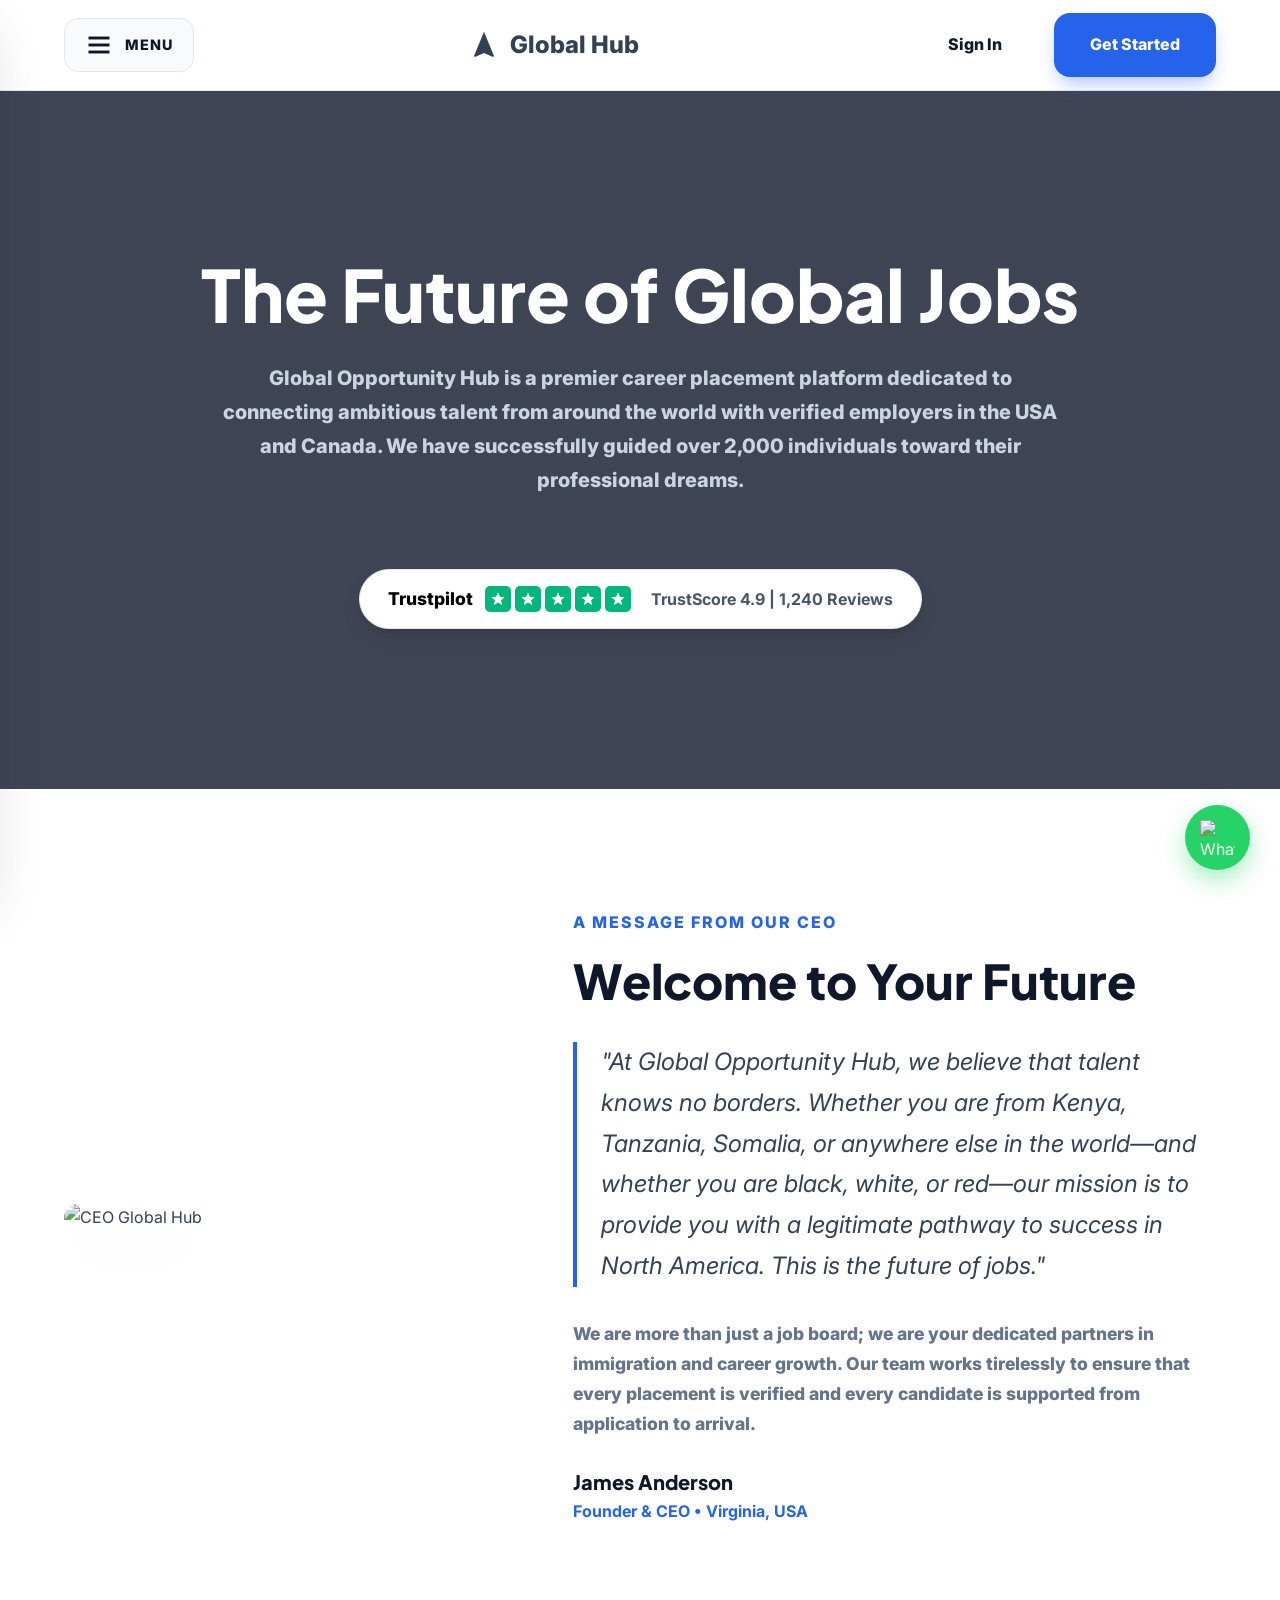
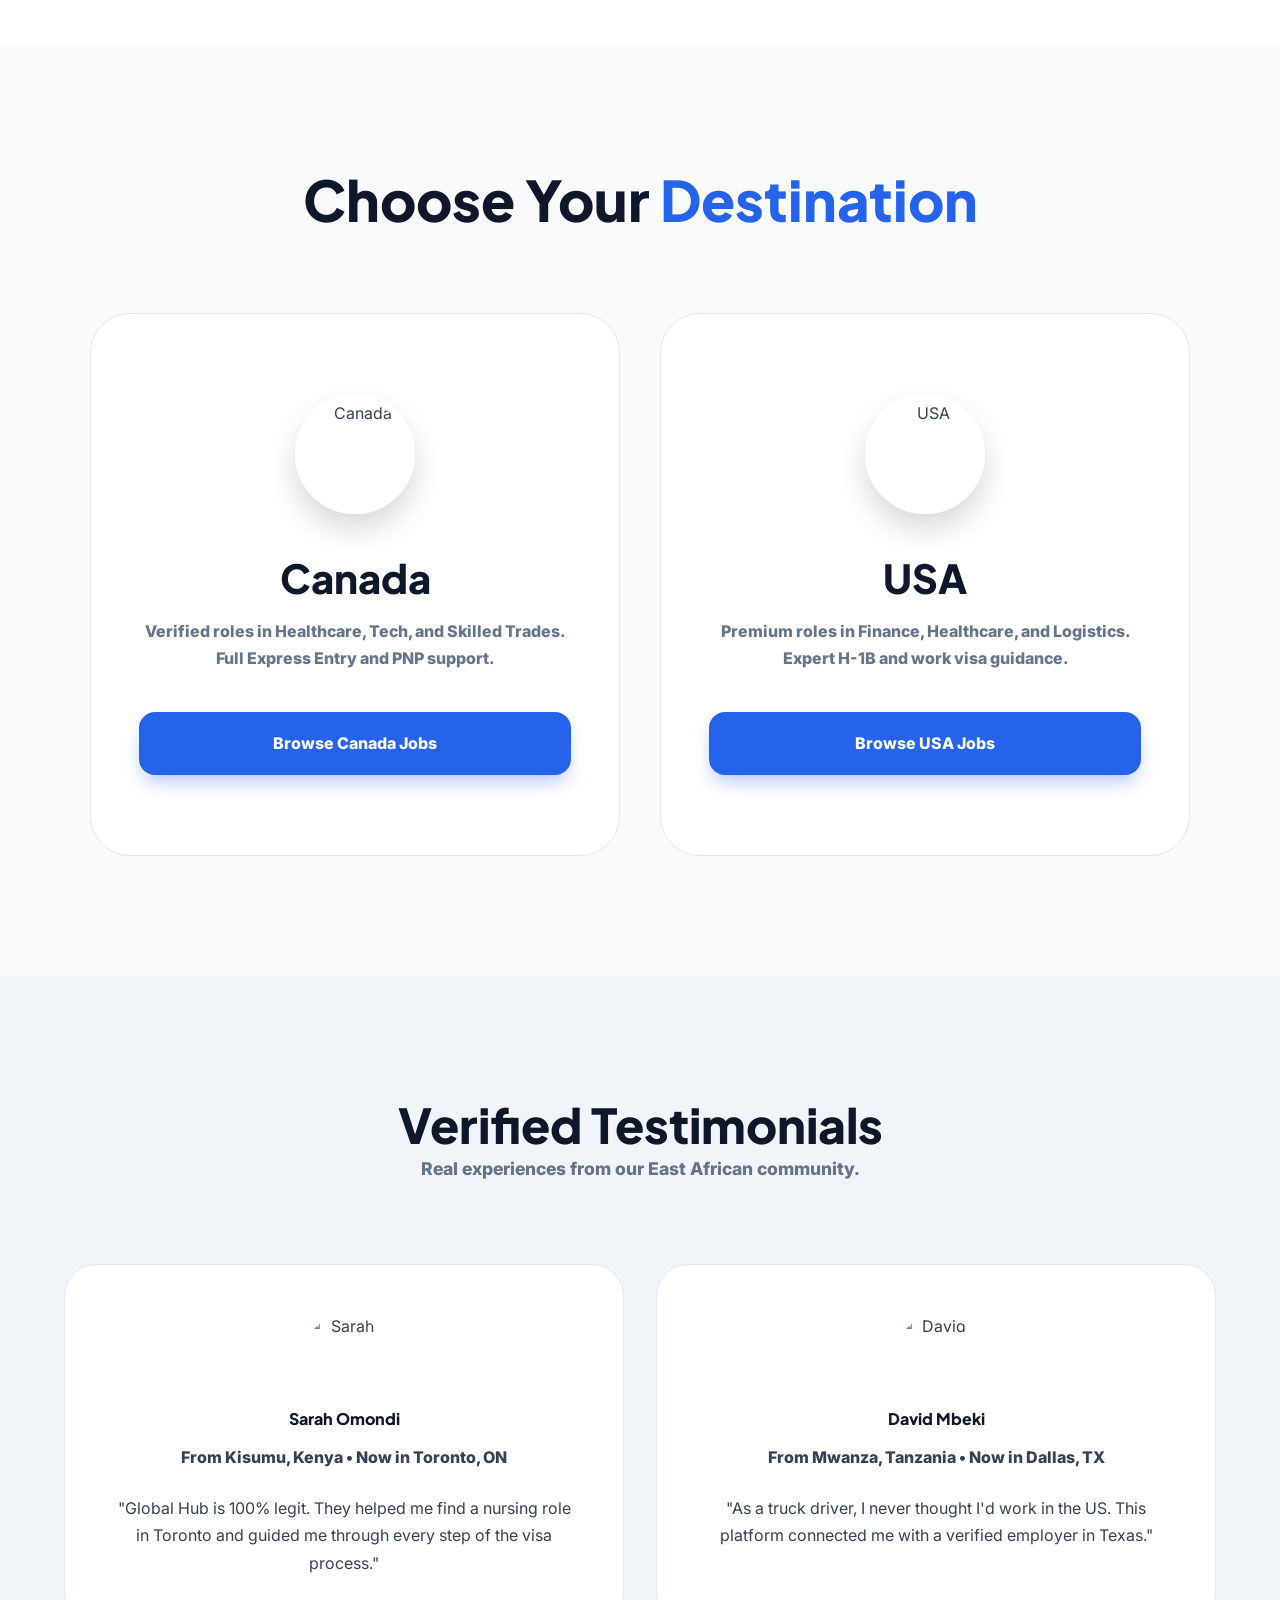
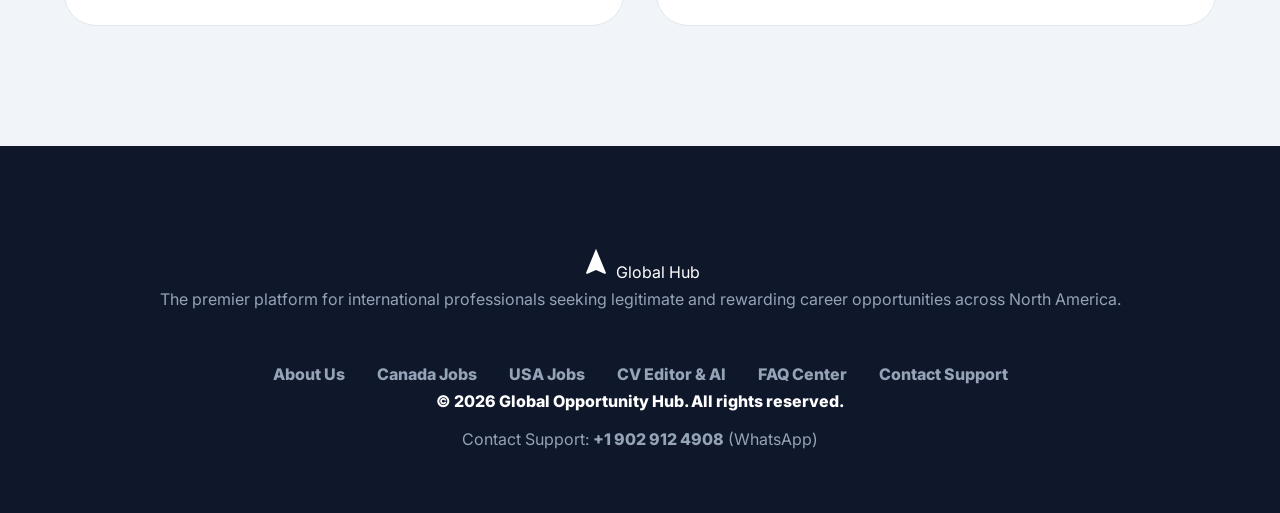
==== commit 38bb7d6d: "UI Update: Replaced custom WhatsApp icon with official brand logo and added pulse animation" ====
--- a/index.html
+++ b/index.html
@@ -140,7 +140,7 @@
 </main>
 
 <a href="https://wa.me/19029124908" class="whatsapp-float" target="_blank">
-    <svg width="35" height="35" viewBox="0 0 24 24" fill="currentColor"><path d="M12.031 6.172c-2.135 0-4.141.832-5.651 2.342-1.51 1.51-2.342 3.516-2.342 5.651 0 2.135.832 4.141 2.342 5.651l.011.011c1.51 1.51 3.516 2.342 5.651 2.342 2.135 0 4.141-.832 5.651-2.342l.011-.011c1.51-1.51 2.342-3.516 2.342-5.651 0-2.135-.832-4.141-2.342-5.651-1.51-1.51-3.516-2.342-5.651-2.342zm.031 1.031c1.854 0 3.598.722 4.911 2.035 1.313 1.313 2.035 3.057 2.035 4.911 0 1.854-.722 3.598-2.035 4.911l-.011.011c-1.313 1.313-3.057 2.035-4.911 2.035-1.854 0-3.598-.722-4.911-2.035l-.011-.011c-1.313-1.313-2.035-3.057-2.035-4.911 0-1.854 0-1.854 1.031c1.854 0 3.598.722 4.911 2.035 1.313 1.313 2.035 3.057 2.035 4.911 0 1.854-.722 3.598-2.035 4.911l-.011.011c-1.313 1.313-3.057 2.035-4.911 2.035-1.854 0-3.598-.722-4.911-2.035l-.011-.011c-1.313-1.313-2.035-3.057-2.035-4.911 0-1.854 0.722-3.598 2.035-4.911 1.313-1.313 3.057-2.035 4.911-2.035zm-3.836 3.031c-.135 0-.27.051-.371.152l-.475.475c-.19.19-.241.475-.127.712.354.741.861 1.411 1.492 1.972.631.561 1.352.981 2.132 1.232.237.076.5-.011.631-.211l.311-.475c.101-.152.076-.354-.051-.475l-1.041-1.041c-.127-.127-.329-.127-.456 0l-.354.354c-.051.051-.127.076-.201.051-.421-.127-.811-.329-1.151-.591-.341-.261-.631-.581-.851-.951-.031-.051-.031-.127 0-.171l.354-.354c.127-.127.127-.329 0-.456l-1.041-1.041c-.051-.051-.118-.076-.152-.076z"/></svg>
+    <img src="https://upload.wikimedia.org/wikipedia/commons/6/6b/WhatsApp.svg" alt="WhatsApp" width="35" height="35">
 </a>
 
 <footer>
--- a/css/style.css
+++ b/css/style.css
@@ -201,11 +201,19 @@
     box-shadow: 0 10px 25px rgba(37, 211, 102, 0.4);
     z-index: 1000;
     transition: var(--transition);
+    animation: whatsapp-pulse 2s infinite;
 }
 
 .whatsapp-float:hover {
     transform: scale(1.1) rotate(10deg);
     background-color: #128C7E;
+    animation: none;
+}
+
+@keyframes whatsapp-pulse {
+    0% { box-shadow: 0 0 0 0 rgba(37, 211, 102, 0.5); }
+    70% { box-shadow: 0 0 0 20px rgba(37, 211, 102, 0); }
+    100% { box-shadow: 0 0 0 0 rgba(37, 211, 102, 0); }
 }
 
 /* Live Notification Styles */
